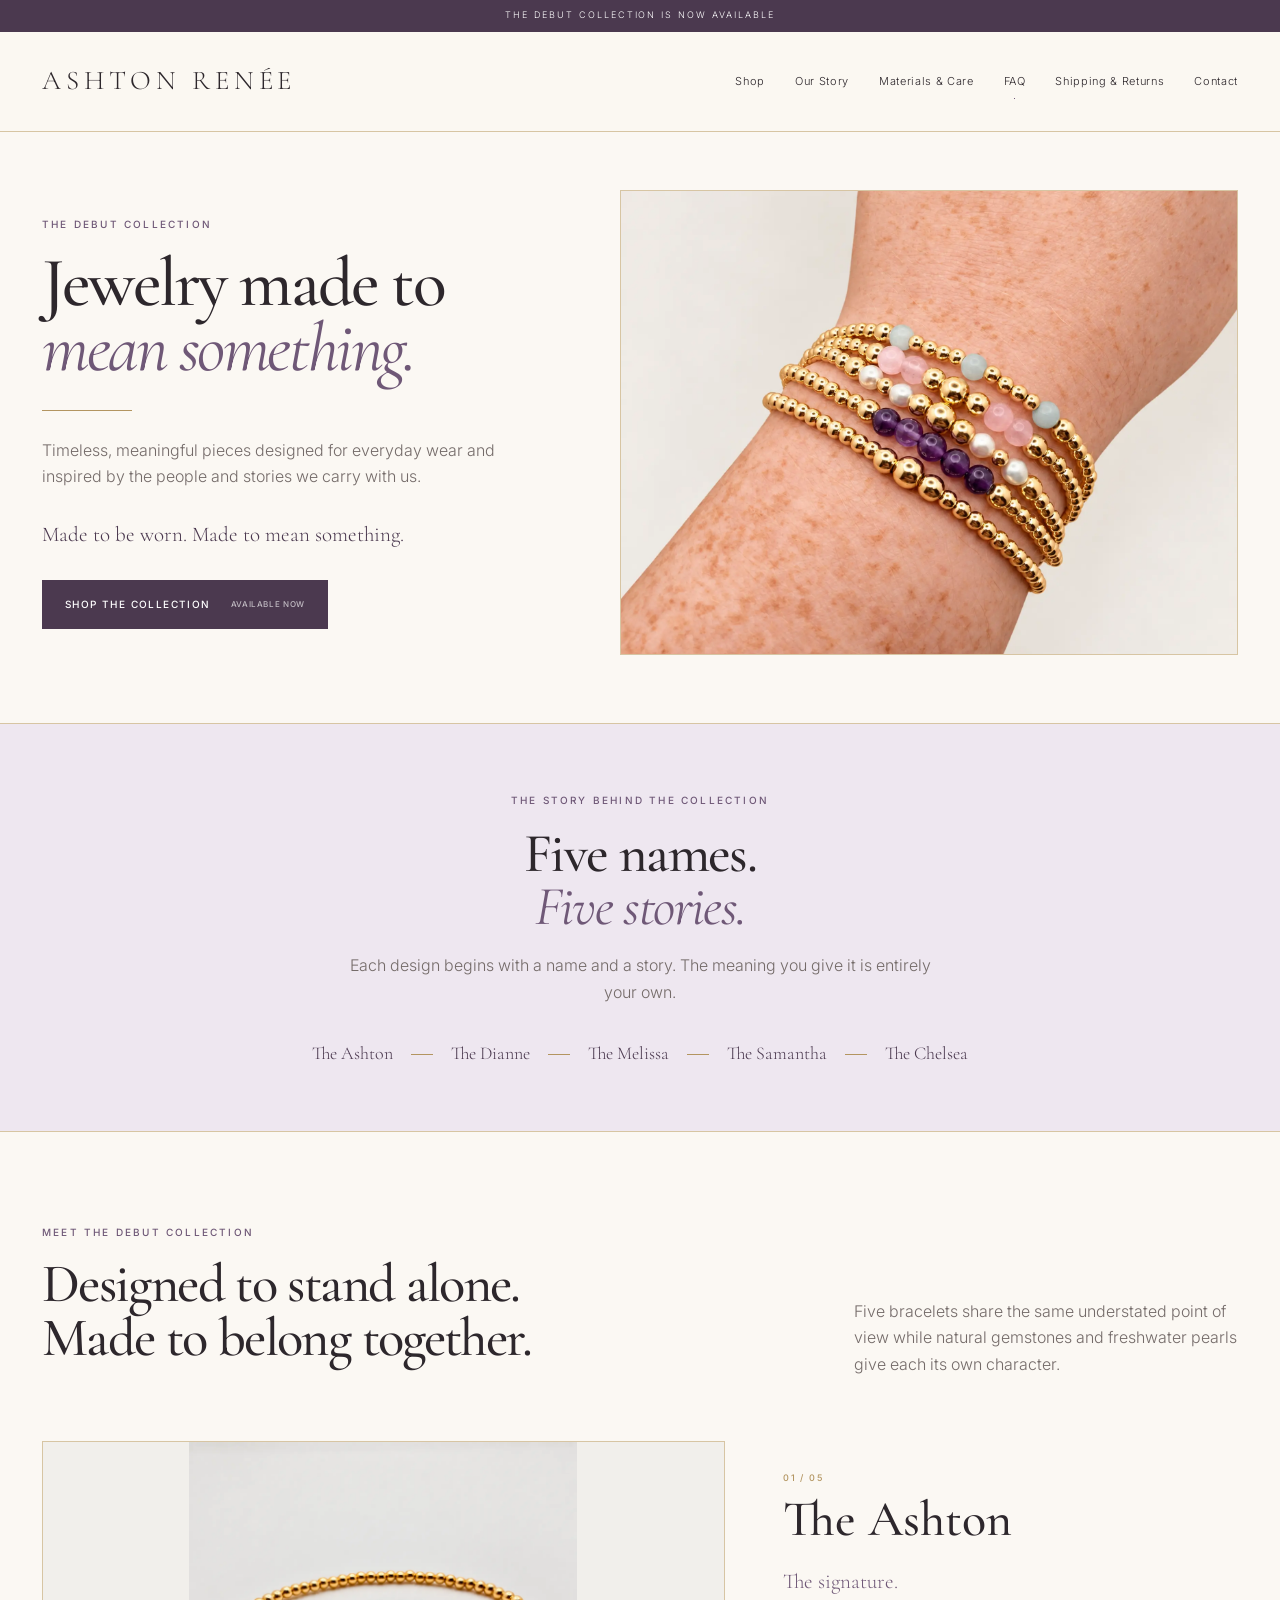
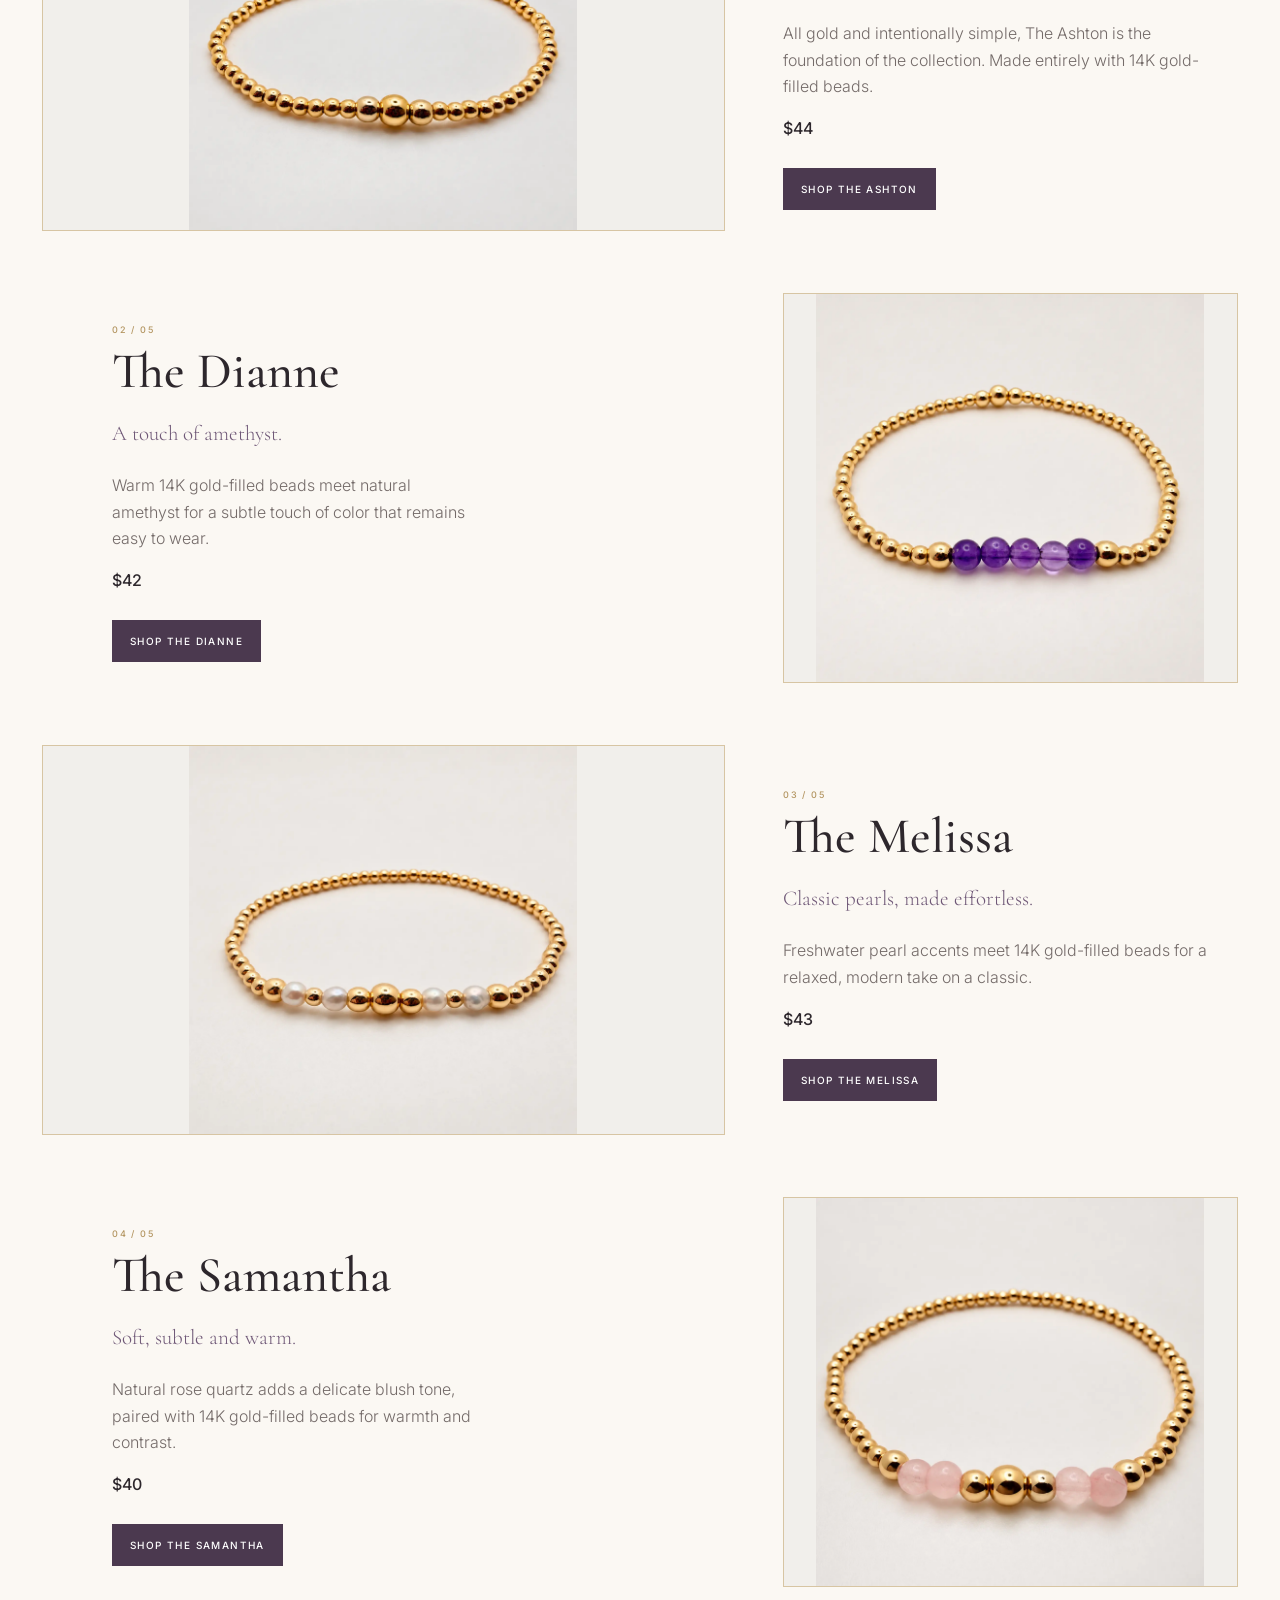
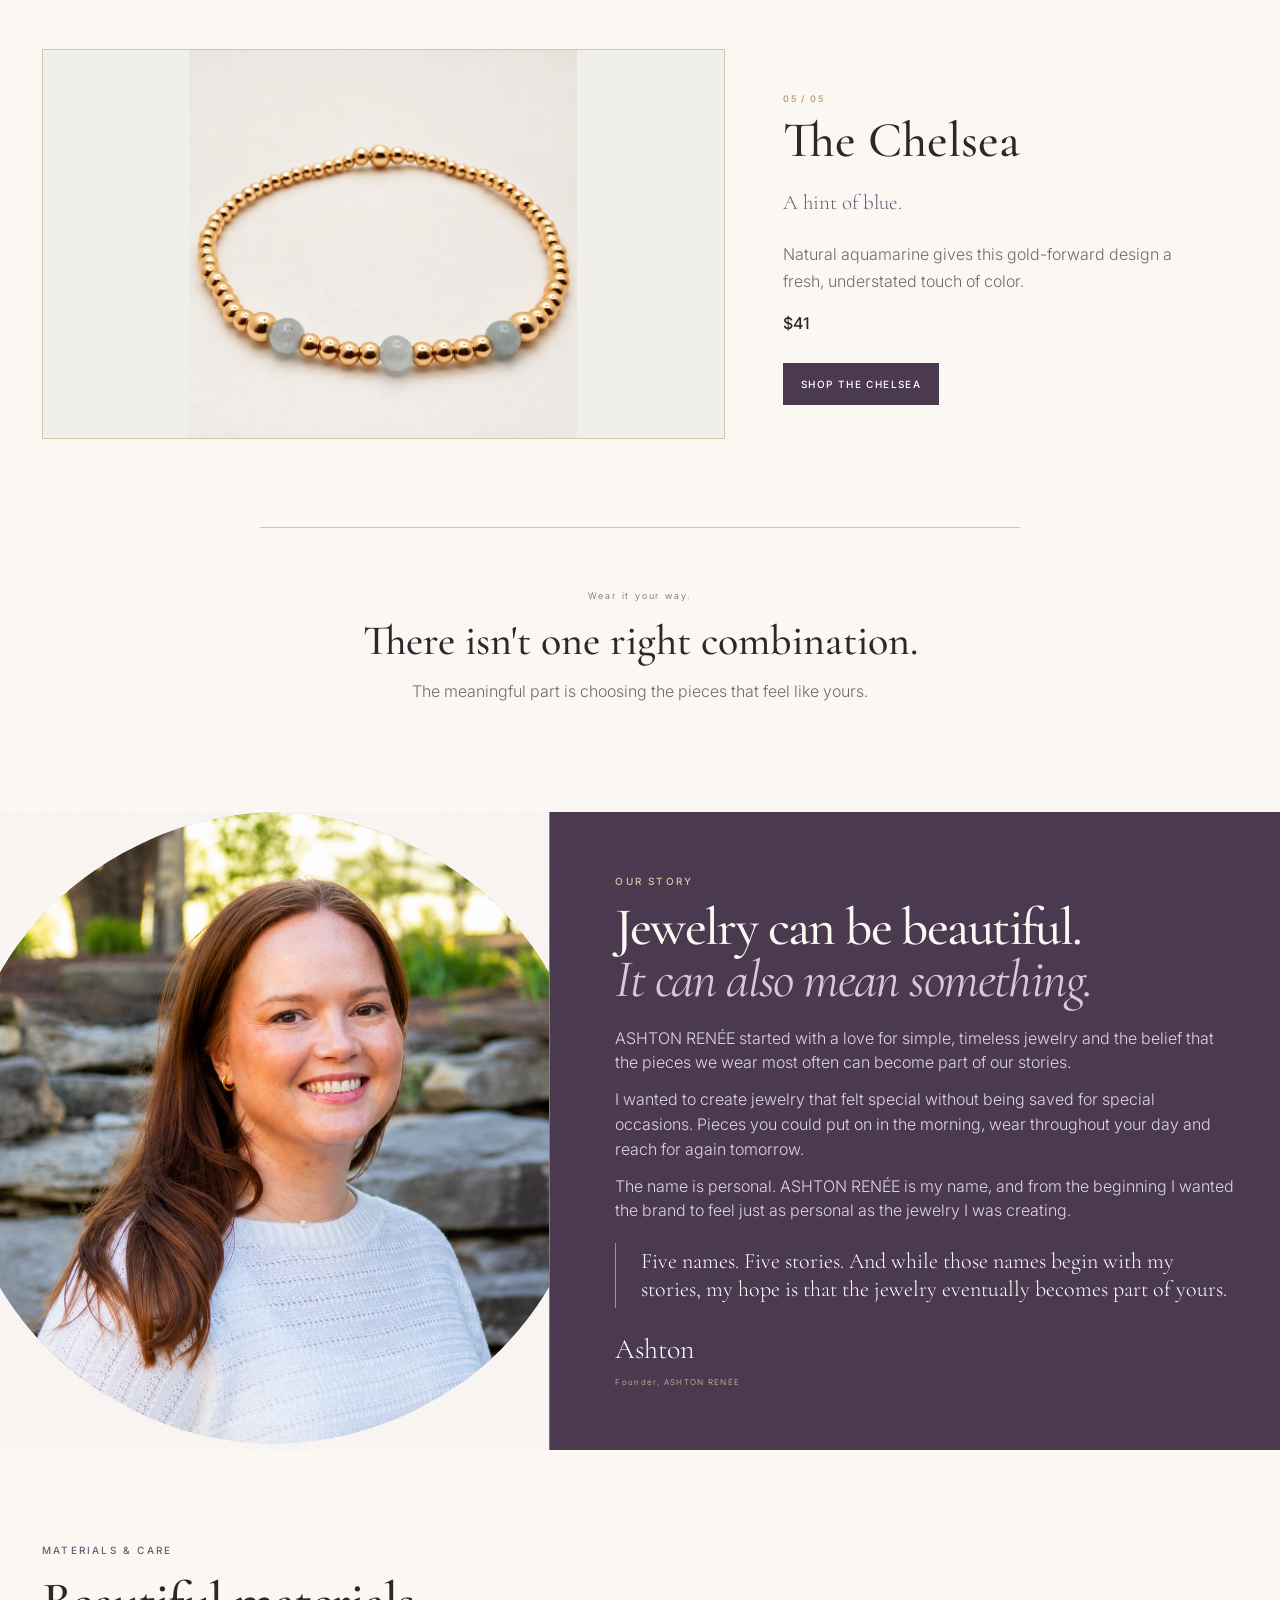
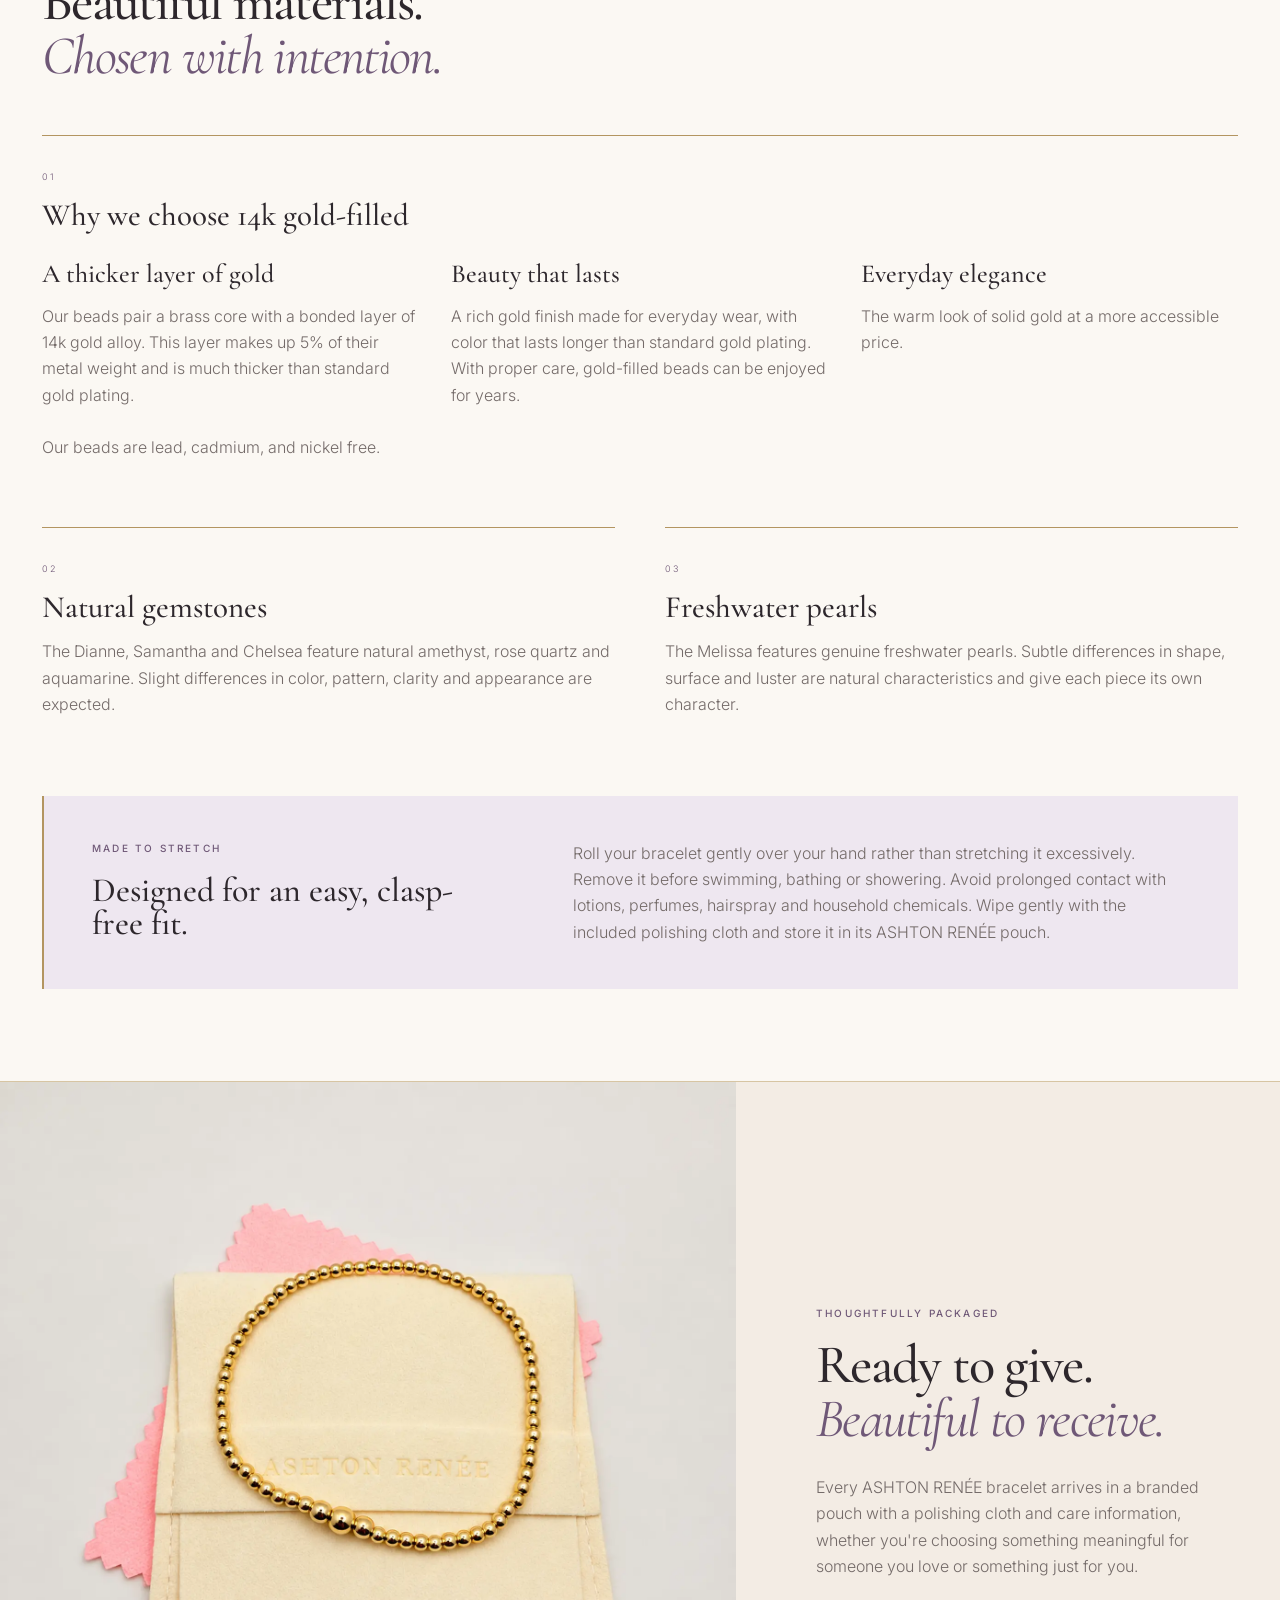
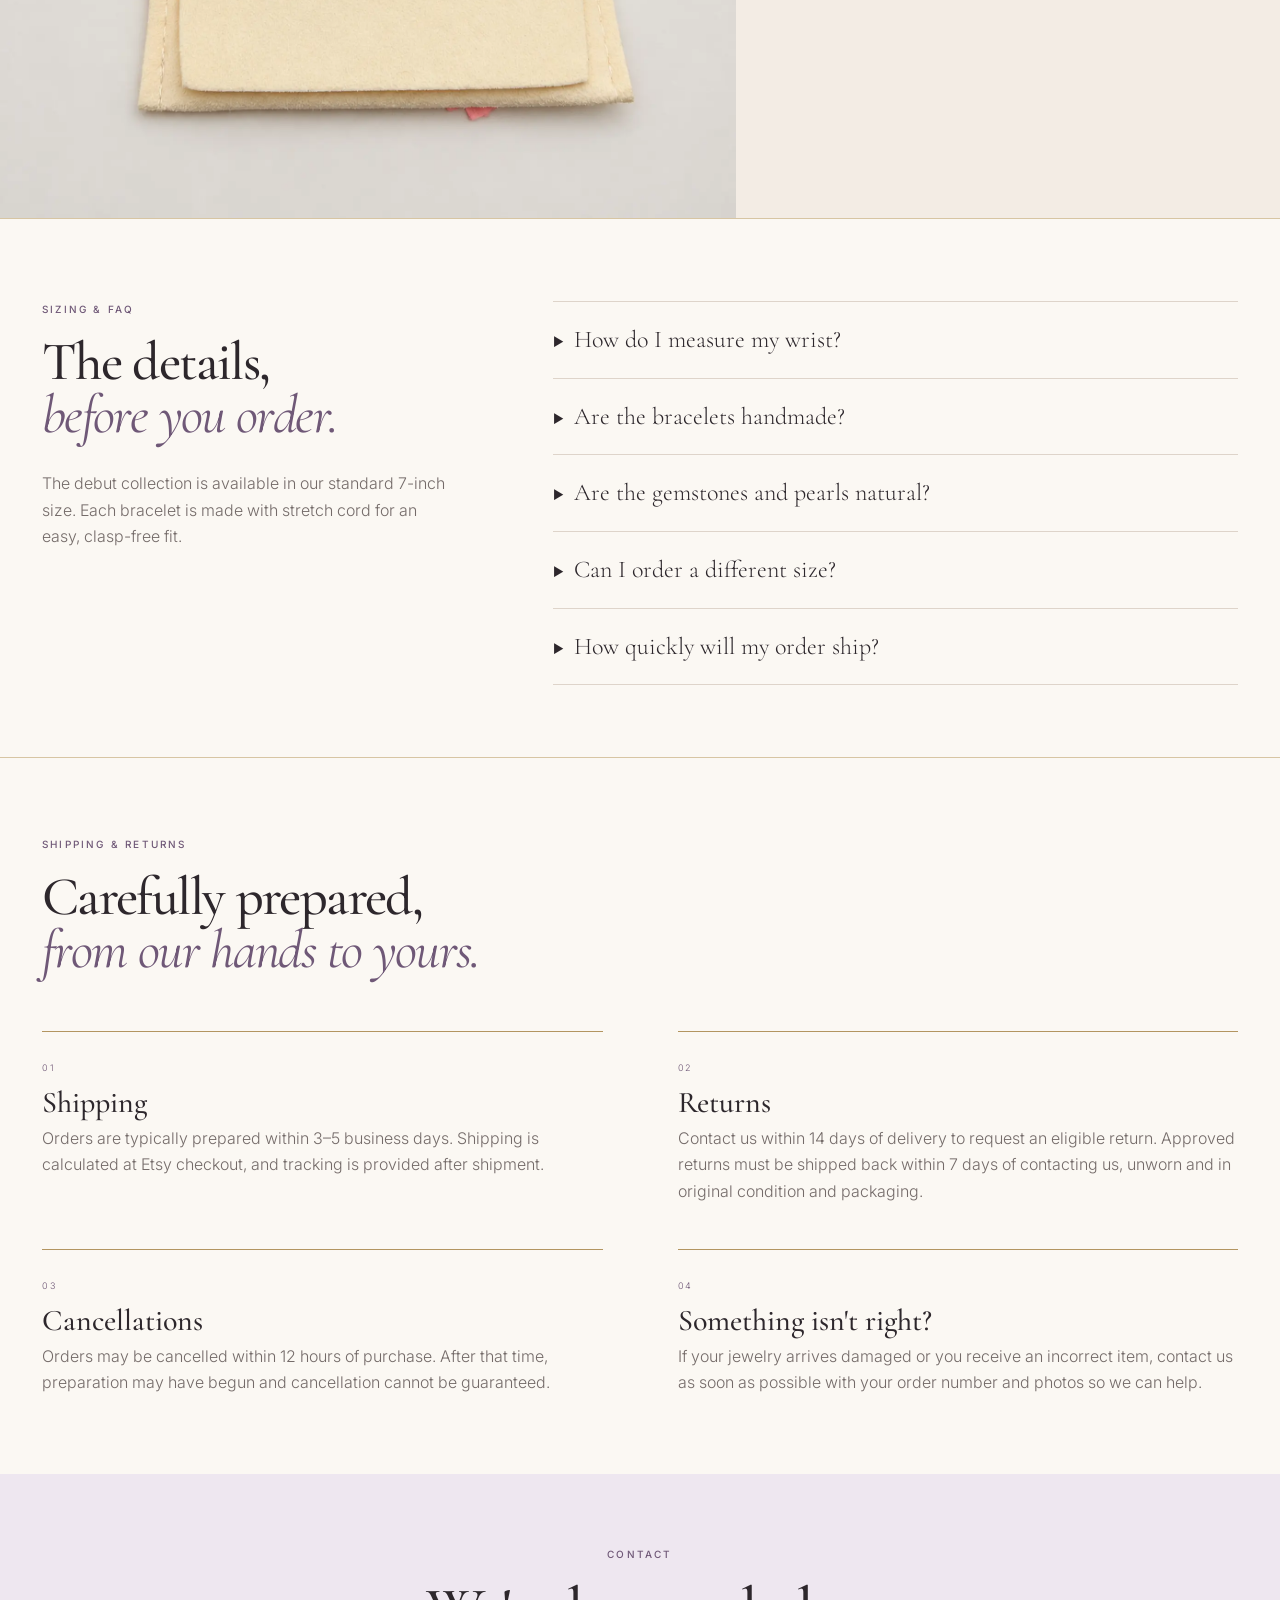
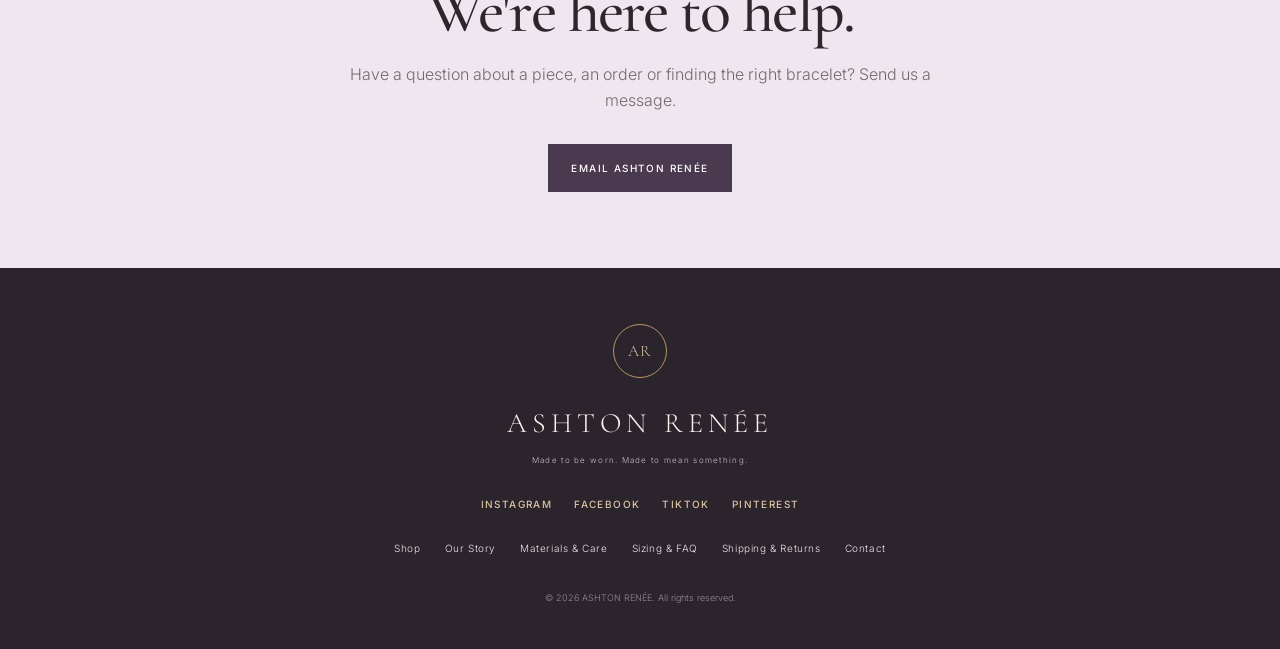
==== index.html @ f0b1cd32 "Update bracelet prices and remove retired shipping and stack offers" ====
<!doctype html>
<html lang="en">
<head>
  <!-- Google tag (gtag.js) -->
  <script async src="https://www.googletagmanager.com/gtag/js?id=G-BNF8X8FGDR"></script>
  <script>
    window.dataLayer = window.dataLayer || [];
    function gtag(){dataLayer.push(arguments);}
    gtag('js', new Date());
    gtag('config', 'G-BNF8X8FGDR');
  </script>
  <meta charset="utf-8">
  <meta name="viewport" content="width=device-width, initial-scale=1">
  <meta name="description" content="ASHTON RENÉE creates timeless, meaningful jewelry designed for everyday wear.">
  <meta name="robots" content="index,follow">
  <title>ASHTON RENÉE | Shop the Debut Collection</title>
  <link rel="canonical" href="https://ashtonreneejewelry.com/">
  <meta property="og:type" content="website">
  <meta property="og:site_name" content="ASHTON RENÉE">
  <meta property="og:title" content="ASHTON RENÉE | Shop the Debut Collection">
  <meta property="og:description" content="Shop five meaningful bracelets handcrafted with natural gemstones, freshwater pearls, and 14K gold-filled beads.">
  <meta property="og:url" content="https://ashtonreneejewelry.com/">
  <meta property="og:image" content="https://ashtonreneejewelry.com/social-sharing.jpg">
  <meta property="og:image:type" content="image/jpeg">
  <meta property="og:image:width" content="1200">
  <meta property="og:image:height" content="630">
  <meta property="og:image:alt" content="ASHTON RENÉE logo beside the five bracelets in The Debut Collection">
  <meta name="twitter:card" content="summary_large_image">
  <meta name="twitter:title" content="ASHTON RENÉE | Shop the Debut Collection">
  <meta name="twitter:description" content="Shop five meaningful bracelets handcrafted with natural gemstones, freshwater pearls, and 14K gold-filled beads.">
  <meta name="twitter:image" content="https://ashtonreneejewelry.com/social-sharing.jpg">
  <meta name="twitter:image:alt" content="ASHTON RENÉE logo beside the five bracelets in The Debut Collection">
  <link rel="preconnect" href="https://fonts.googleapis.com">
  <link rel="preconnect" href="https://fonts.gstatic.com" crossorigin>
  <link href="https://fonts.googleapis.com/css2?family=Cormorant+Garamond:ital,wght@0,400;0,500;0,600;1,400&family=Inter:wght@300;400;500&display=swap" rel="stylesheet">
  <link rel="stylesheet" href="/preview/styles.css?v=20261003-mobile-story">
  <link rel="stylesheet" href="/launch/styles.css?v=20261004-gold-filled">
</head>
<body>
<div class="announcement-bar">THE DEBUT COLLECTION IS NOW AVAILABLE</div>

<header class="site-header">
  <a class="wordmark" href="#top">ASHTON RENÉE</a>
  <button class="menu-toggle" aria-expanded="false" aria-controls="site-nav">Menu</button>
  <nav id="site-nav" class="site-nav">
    <a href="https://ashtonreneejewelry.etsy.com" target="_blank" rel="noopener">Shop</a>
    <a href="#story">Our Story</a>
    <a href="#materials">Materials & Care</a>
    <a href="#faq">FAQ</a>
    <a href="#shipping">Shipping & Returns</a>
    <a href="#contact">Contact</a>
  </nav>
</header>

<main id="top">
  <section class="hero">
    <div class="hero-copy">
      <p class="eyebrow">THE DEBUT COLLECTION</p>
      <h1>Jewelry made to<br><em>mean something.</em></h1>
      <div class="gold-rule"></div>
      <p class="lead">Timeless, meaningful pieces designed for everyday wear and inspired by the people and stories we carry with us.</p>
      <p class="tagline">Made to be worn. Made to mean something.</p>
      <a class="button" href="https://ashtonreneejewelry.etsy.com" target="_blank" rel="noopener">Shop the collection <small>Available now</small></a>
    </div>
    <div class="editorial-hero">
      <div class="hero-frame">
        <img src="/preview/collection-final.webp" width="1800" height="1800" fetchpriority="high" alt="Five ASHTON RENÉE bracelets stacked on a wrist, featuring polished gold-filled beads, amethyst, freshwater pearls, rose quartz and aquamarine">
      </div>
    </div>
  </section>

  <section class="names-manifesto">
    <p class="eyebrow">THE STORY BEHIND THE COLLECTION</p>
    <h2>Five names.<br><em>Five stories.</em></h2>
    <p>Each design begins with a name and a story. The meaning you give it is entirely your own.</p>
    <div class="name-line"><span>The Ashton</span><i></i><span>The Dianne</span><i></i><span>The Melissa</span><i></i><span>The Samantha</span><i></i><span>The Chelsea</span></div>
  </section>

  <section id="collection" class="collection section-pad">
    <div class="collection-heading">
      <div><p class="eyebrow">MEET THE DEBUT COLLECTION</p><h2>Designed to stand alone.<br>Made to belong together.</h2></div>
      <p>Five bracelets share the same understated point of view while natural gemstones and freshwater pearls give each its own character.</p>
    </div>

    <div class="collection-editorial">
      <article class="piece piece-wide">
        <div class="photo-stage"><img class="product-photo" src="/preview/the-ashton-final.webp" width="1600" height="1600" loading="lazy" decoding="async" alt="The Ashton stretch bracelet arranged in a circle, handcrafted with polished 14K gold-filled beads in graduated sizes"></div>
        <div class="piece-copy"><p class="number">01 / 05</p><h3>The Ashton</h3><p class="piece-kicker">The signature.</p><p>All gold and intentionally simple, The Ashton is the foundation of the collection. Made entirely with 14K gold-filled beads.</p><p class="price">$44</p><a class="button product-button" data-listing="the-ashton" href="https://ashtonreneejewelry.etsy.com/listing/4570924601/14k-gold-filled-beaded-stretch-bracelet" target="_blank" rel="noopener">Shop The Ashton</a></div>
      </article>

      <article class="piece piece-reverse">
        <div class="photo-stage amethyst-stage"><img class="product-photo" src="/preview/the-dianne-final.webp" width="1600" height="1600" loading="lazy" decoding="async" alt="The Dianne stretch bracelet arranged in a circle, with five purple amethyst beads centered between polished 14K gold-filled beads"></div>
        <div class="piece-copy"><p class="number">02 / 05</p><h3>The Dianne</h3><p class="piece-kicker">A touch of amethyst.</p><p>Warm 14K gold-filled beads meet natural amethyst for a subtle touch of color that remains easy to wear.</p><p class="price">$42</p><a class="button product-button" data-listing="the-dianne" href="https://ashtonreneejewelry.etsy.com/listing/4570940882/amethyst-and-14k-gold-filled-stretch" target="_blank" rel="noopener">Shop The Dianne</a></div>
      </article>

      <article class="piece">
        <div class="photo-stage pearl-stage"><img class="product-photo" src="/preview/the-melissa-final.webp" width="1600" height="1600" loading="lazy" decoding="async" alt="The Melissa stretch bracelet arranged in a circle, with four freshwater pearls and polished 14K gold-filled beads"></div>
        <div class="piece-copy"><p class="number">03 / 05</p><h3>The Melissa</h3><p class="piece-kicker">Classic pearls, made effortless.</p><p>Freshwater pearl accents meet 14K gold-filled beads for a relaxed, modern take on a classic.</p><p class="price">$43</p><a class="button product-button" data-listing="the-melissa" href="https://ashtonreneejewelry.etsy.com/listing/4570926229/freshwater-pearl-and-14k-gold-filled" target="_blank" rel="noopener">Shop The Melissa</a></div>
      </article>

      <article class="piece piece-reverse">
        <div class="photo-stage rose-stage"><img class="product-photo" src="/preview/the-samantha-final.webp" width="1600" height="1600" loading="lazy" decoding="async" alt="The Samantha stretch bracelet arranged in a circle, with four pale pink rose quartz beads surrounding a graduated 14K gold-filled bead center"></div>
        <div class="piece-copy"><p class="number">04 / 05</p><h3>The Samantha</h3><p class="piece-kicker">Soft, subtle and warm.</p><p>Natural rose quartz adds a delicate blush tone, paired with 14K gold-filled beads for warmth and contrast.</p><p class="price">$40</p><a class="button product-button" data-listing="the-samantha" href="https://ashtonreneejewelry.etsy.com/listing/4570926727/rose-quartz-and-14k-gold-filled-stretch" target="_blank" rel="noopener">Shop The Samantha</a></div>
      </article>

      <article class="piece">
        <div class="photo-stage aqua-stage"><img class="product-photo" src="/preview/the-chelsea-final.webp" width="1600" height="1600" loading="lazy" decoding="async" alt="The Chelsea stretch bracelet arranged in a circle, with three pale blue aquamarine beads and polished 14K gold-filled beads"></div>
        <div class="piece-copy"><p class="number">05 / 05</p><h3>The Chelsea</h3><p class="piece-kicker">A hint of blue.</p><p>Natural aquamarine gives this gold-forward design a fresh, understated touch of color.</p><p class="price">$41</p><a class="button product-button" data-listing="the-chelsea" href="https://ashtonreneejewelry.etsy.com/listing/4570942036/aquamarine-and-14k-gold-filled-stretch" target="_blank" rel="noopener">Shop The Chelsea</a></div>
      </article>
    </div>

    <div class="stack-note"><span>Wear it your way.</span><h3>There isn't one right combination.</h3><p>The meaningful part is choosing the pieces that feel like yours.</p></div>
  </section>

  <section id="story" class="story">
    <div class="story-photo"><img src="/preview/ashton-profile.png" width="2000" height="2000" loading="lazy" decoding="async" alt="Ashton, founder of ASHTON RENÉE, smiling outdoors in a white sweater and gold earrings"></div>
    <div class="story-copy">
      <p class="eyebrow">OUR STORY</p>
      <h2>Jewelry can be beautiful.<br><em>It can also mean something.</em></h2>
      <p>ASHTON RENÉE started with a love for simple, timeless jewelry and the belief that the pieces we wear most often can become part of our stories.</p>
      <p>I wanted to create jewelry that felt special without being saved for special occasions. Pieces you could put on in the morning, wear throughout your day and reach for again tomorrow.</p>
      <p>The name is personal. ASHTON RENÉE is my name, and from the beginning I wanted the brand to feel just as personal as the jewelry I was creating.</p>
      <blockquote>Five names. Five stories. And while those names begin with my stories, my hope is that the jewelry eventually becomes part of yours.</blockquote>
      <p class="signature">Ashton <small>Founder, ASHTON RENÉE</small></p>
    </div>
  </section>

  <section id="materials" class="materials section-pad">
    <div class="materials-head"><p class="eyebrow">MATERIALS & CARE</p><h2>Beautiful materials.<br><em>Chosen with intention.</em></h2></div>
    <div class="material-grid">
      <article class="gold-filled-story" aria-labelledby="gold-filled-title">
        <span>01</span><h3 id="gold-filled-title">Why we choose 14k gold-filled</h3>
        <div class="gold-filled-benefits">
          <div><h4>A thicker layer of gold</h4><p>Our beads pair a brass core with a bonded layer of 14k gold alloy. This layer makes up 5% of their metal weight and is much thicker than standard gold plating.</p></div>
          <div><h4>Beauty that lasts</h4><p>A rich gold finish made for everyday wear, with color that lasts longer than standard gold plating. With proper care, gold-filled beads can be enjoyed for years.</p></div>
          <div><h4>Everyday elegance</h4><p>The warm look of solid gold at a more accessible price.</p></div>
        </div>
        <p class="gold-filled-note">Our beads are lead, cadmium, and nickel free.</p>
      </article>
      <article><span>02</span><h3>Natural gemstones</h3><p>The Dianne, Samantha and Chelsea feature natural amethyst, rose quartz and aquamarine. Slight differences in color, pattern, clarity and appearance are expected.</p></article>
      <article><span>03</span><h3>Freshwater pearls</h3><p>The Melissa features genuine freshwater pearls. Subtle differences in shape, surface and luster are natural characteristics and give each piece its own character.</p></article>
    </div>
    <div class="care-band"><div><p class="eyebrow">MADE TO STRETCH</p><h3>Designed for an easy, clasp-free fit.</h3></div><p>Roll your bracelet gently over your hand rather than stretching it excessively. Remove it before swimming, bathing or showering. Avoid prolonged contact with lotions, perfumes, hairspray and household chemicals. Wipe gently with the included polishing cloth and store it in its ASHTON RENÉE pouch.</p></div>
  </section>

  <section class="packaging">
    <div class="package-photo"><img src="/preview/packaging-final.webp" width="1600" height="1600" loading="lazy" decoding="async" alt="The Ashton bracelet displayed on a cream ASHTON RENÉE jewelry pouch with a pink polishing cloth"></div>
    <div class="package-copy"><p class="eyebrow">THOUGHTFULLY PACKAGED</p><h2>Ready to give.<br><em>Beautiful to receive.</em></h2><p>Every ASHTON RENÉE bracelet arrives in a branded pouch with a polishing cloth and care information, whether you're choosing something meaningful for someone you love or something just for you.</p></div>
  </section>

  <section id="faq" class="faq section-pad">
    <div class="faq-head"><p class="eyebrow">SIZING & FAQ</p><h2>The details,<br><em>before you order.</em></h2><p>The debut collection is available in our standard 7-inch size. Each bracelet is made with stretch cord for an easy, clasp-free fit.</p></div>
    <div class="accordion">
      <details><summary>How do I measure my wrist?</summary><p>Wrap a flexible measuring tape snugly around your wrist where you normally wear a bracelet. If you don't have one, use string, mark where the ends meet and measure it against a ruler.</p></details>
      <details><summary>Are the bracelets handmade?</summary><p>Yes. Each bracelet is assembled by hand in small quantities and individually inspected before packaging.</p></details>
      <details><summary>Are the gemstones and pearls natural?</summary><p>The Dianne, Samantha and Chelsea use natural gemstones, and The Melissa uses genuine freshwater pearls. Natural variation is expected.</p></details>
      <details><summary>Can I order a different size?</summary><p>For launch, the debut collection is available in 7 inches only. Custom sizing isn't currently offered.</p></details>
      <details><summary>How quickly will my order ship?</summary><p>Orders are prepared for shipment within 3–5 business days. Shipping is calculated at Etsy checkout.</p></details>
    </div>
  </section>

  <section id="shipping" class="policies section-pad">
    <div class="policy-title"><p class="eyebrow">SHIPPING & RETURNS</p><h2>Carefully prepared,<br><em>from our hands to yours.</em></h2></div>
    <div class="policy-grid">
      <article><span>01</span><h3>Shipping</h3><p>Orders are typically prepared within 3–5 business days. Shipping is calculated at Etsy checkout, and tracking is provided after shipment.</p></article>
      <article><span>02</span><h3>Returns</h3><p>Contact us within 14 days of delivery to request an eligible return. Approved returns must be shipped back within 7 days of contacting us, unworn and in original condition and packaging.</p></article>
      <article><span>03</span><h3>Cancellations</h3><p>Orders may be cancelled within 12 hours of purchase. After that time, preparation may have begun and cancellation cannot be guaranteed.</p></article>
      <article><span>04</span><h3>Something isn't right?</h3><p>If your jewelry arrives damaged or you receive an incorrect item, contact us as soon as possible with your order number and photos so we can help.</p></article>
    </div>
  </section>

  <section id="contact" class="contact">
    <p class="eyebrow">CONTACT</p>
    <h2>We're here to help.</h2>
    <p>Have a question about a piece, an order or finding the right bracelet? Send us a message.</p>
    <a class="button" href="mailto:ashtonreneejewelry@gmail.com">Email ASHTON RENÉE</a>
  </section>
</main>

<footer>
  <div class="footer-mark"><span>AR</span></div>
  <div class="footer-wordmark">ASHTON RENÉE<small>Made to be worn. Made to mean something.</small></div>
  <div class="social-links" aria-label="Follow ASHTON RENÉE">
    <a href="https://www.instagram.com/ashtonreneejewelry" target="_blank" rel="noopener noreferrer">Instagram</a>
    <a href="https://www.facebook.com/share/1dFcgGe7Ug/?mibextid=wwXIfr" target="_blank" rel="noopener noreferrer">Facebook</a>
    <a href="https://www.tiktok.com/@ashtonreneejewelry" target="_blank" rel="noopener noreferrer">TikTok</a>
    <a href="https://www.pinterest.com/ashtonreneejewelry/" target="_blank" rel="noopener noreferrer">Pinterest</a>
  </div>
  <nav><a href="https://ashtonreneejewelry.etsy.com" target="_blank" rel="noopener">Shop</a><a href="#story">Our Story</a><a href="#materials">Materials & Care</a><a href="#faq">Sizing & FAQ</a><a href="#shipping">Shipping & Returns</a><a href="#contact">Contact</a></nav>
  <p>© 2026 ASHTON RENÉE. All rights reserved.</p>
</footer>
<script src="/preview/script.js?v=20261002-countdown"></script>
</body>
</html>
---- preview/styles.css ----
:root{
 --ivory:#fbf8f3;--cream:#f3ece4;--lav:#eee7f0;--lav2:#e5dbe8;
 --purple:#6f5877;--purple-deep:#4b394f;--gold:#b39560;--gold-soft:#d7c5a3;
 --ink:#2d272c;--muted:#746b69;--line:#ded4ca;--max:1460px
}
*{box-sizing:border-box}html{scroll-behavior:smooth}body{margin:0;background:var(--ivory);color:var(--ink);font-family:Inter,sans-serif;font-weight:300;line-height:1.65}.preview-bar{height:32px;background:var(--purple-deep);color:#fff;text-align:center;font-size:9px;letter-spacing:.25em;padding:8px}.site-header{height:100px;display:flex;align-items:center;justify-content:space-between;max-width:var(--max);margin:auto;padding:0 42px;border-bottom:1px solid var(--gold-soft);background:rgba(251,248,243,.96);position:relative;z-index:5}.wordmark{font-family:"Cormorant Garamond",serif;font-size:27px;letter-spacing:.18em;text-decoration:none;color:var(--ink)}.site-nav{display:flex;gap:30px}.site-nav a{font-size:11px;color:var(--ink);text-decoration:none;letter-spacing:.06em;position:relative}.site-nav a:after{content:"";height:1px;background:var(--purple);position:absolute;left:50%;right:50%;bottom:-8px;transition:.25s}.site-nav a:hover:after{left:0;right:0}.menu-toggle{display:none;border:0;background:none;font:inherit}.section-pad{max-width:var(--max);margin:auto;padding:120px 42px}.eyebrow{font-size:10px;font-weight:500;letter-spacing:.22em;color:var(--purple);margin:0 0 18px}h1,h2,h3{font-family:"Cormorant Garamond",serif;font-weight:500;line-height:.98;margin-top:0}h1{font-size:clamp(62px,6.2vw,105px);letter-spacing:-.035em;margin-bottom:28px}h1 em,h2 em{color:var(--purple);font-weight:400}h2{font-size:clamp(48px,5vw,76px);letter-spacing:-.03em;margin-bottom:28px}h3{font-size:34px}.hero{max-width:var(--max);margin:auto;padding:95px 42px 105px;display:grid;grid-template-columns:.88fr 1.12fr;gap:90px;align-items:center;min-height:720px}.hero-copy{max-width:640px}.gold-rule{width:90px;height:1px;background:var(--gold);margin:0 0 26px}.lead{max-width:540px;color:var(--muted);font-size:16px}.tagline{font-family:"Cormorant Garamond",serif;font-size:21px;color:var(--purple-deep);margin:28px 0}.button{display:inline-flex;align-items:center;gap:20px;background:var(--purple-deep);color:white;text-decoration:none;padding:16px 23px;font-size:10px;font-weight:500;letter-spacing:.14em;text-transform:uppercase}.button small{font-size:8px;opacity:.65;letter-spacing:.08em}.disabled{cursor:default}.editorial-hero{position:relative;min-height:570px;padding:0 0 50px 45px}.hero-frame{height:570px;border:1px solid var(--gold-soft);background:radial-gradient(circle at 80% 18%,rgba(111,88,119,.14),transparent 26%),linear-gradient(145deg,#eee6dc,#faf6f0);position:relative}.photo-label,.photo-stage>span,.story-photo>span,.package-photo>span{position:absolute;top:20px;left:22px;font-size:9px;letter-spacing:.2em;color:var(--purple)}.photo-copy{position:absolute;bottom:34px;left:34px}.photo-copy strong{display:block;font-family:"Cormorant Garamond",serif;font-size:27px;font-weight:500}.photo-copy small,.photo-stage small,.story-photo small,.package-photo small{font-size:9px;color:#978c86;letter-spacing:.06em}.hero-note{position:absolute;left:0;bottom:0;width:255px;background:var(--lav);border-left:2px solid var(--gold);padding:22px 25px}.hero-note span{font-size:8px;letter-spacing:.2em;color:var(--purple)}.hero-note p{font-family:"Cormorant Garamond",serif;font-size:18px;line-height:1.15;margin:8px 0 0}.names-manifesto{text-align:center;background:var(--lav);border-top:1px solid var(--gold-soft);border-bottom:1px solid var(--gold-soft);padding:95px 35px}.names-manifesto h2{margin-bottom:18px}.names-manifesto>p:last-of-type{max-width:590px;margin:0 auto;color:var(--muted)}.name-line{max-width:980px;margin:48px auto 0;display:flex;align-items:center;justify-content:center;gap:18px;font-family:"Cormorant Garamond",serif;font-size:18px;color:var(--purple-deep)}.name-line i{width:22px;height:1px;background:var(--gold)}.collection-heading{display:grid;grid-template-columns:1.3fr .7fr;gap:100px;align-items:end;margin-bottom:95px}.collection-heading>p{color:var(--muted);max-width:470px}.collection-editorial{display:flex;flex-direction:column;gap:115px}.piece{display:grid;grid-template-columns:1.2fr .8fr;gap:70px;align-items:center}.piece-reverse .photo-stage{order:2}.piece-reverse .piece-copy{order:1;padding-left:70px}.photo-stage{height:510px;position:relative;border:1px solid var(--gold-soft);background:linear-gradient(135deg,#f0e9df,#faf6f0)}.photo-stage small{position:absolute;bottom:25px;left:25px}.amethyst-stage{background:radial-gradient(circle at 35% 38%,rgba(111,88,119,.20),transparent 24%),linear-gradient(135deg,#eee7eb,#faf7f2)}.pearl-stage{background:radial-gradient(circle at 60% 35%,rgba(255,255,255,.9),transparent 17%),linear-gradient(135deg,#ece5dc,#f9f6f1)}.rose-stage{background:radial-gradient(circle at 30% 35%,rgba(213,172,177,.22),transparent 23%),linear-gradient(135deg,#f2e8e6,#faf6f1)}.aqua-stage{background:radial-gradient(circle at 65% 38%,rgba(151,191,194,.20),transparent 23%),linear-gradient(135deg,#eaeceb,#faf6f1)}.piece-copy{max-width:430px}.number{font-size:9px;letter-spacing:.2em;color:var(--gold);font-weight:500}.piece-copy h3{font-size:58px;margin:8px 0}.piece-kicker{color:var(--purple);font-family:"Cormorant Garamond",serif;font-size:21px}.piece-copy>p:not(.number):not(.piece-kicker):not(.price){color:var(--muted)}.price{font-weight:500}.stack-note{text-align:center;margin:125px auto 0;padding:70px 30px 0;border-top:1px solid var(--gold-soft);max-width:760px}.stack-note span{font-size:9px;letter-spacing:.2em;color:var(--purple)}.stack-note h3{font-size:42px;margin:14px 0}.stack-note p{color:var(--muted)}.story{background:var(--purple-deep);color:#fbf7f2;display:grid;grid-template-columns:1fr 1fr;gap:0}.story-photo{min-height:760px;position:relative;background:radial-gradient(circle at 30% 25%,rgba(215,197,163,.22),transparent 25%),linear-gradient(145deg,#6e5a72,#433547);border-right:1px solid rgba(215,197,163,.35)}.story-photo>span{color:var(--gold-soft)}.story-photo small{position:absolute;bottom:28px;left:28px;color:#d8ced7}.story-copy{padding:105px max(45px,calc((100vw - var(--max))/2 + 42px)) 105px 85px;max-width:760px}.story .eyebrow{color:var(--gold-soft)}.story h2 em{color:#d8c7dc}.story-copy>p{color:#ded6dd}.story blockquote{font-family:"Cormorant Garamond",serif;font-size:25px;line-height:1.25;border-left:1px solid var(--gold);margin:34px 0;padding:5px 0 5px 25px;color:#fff}.signature{font-family:"Cormorant Garamond",serif!important;font-size:28px;color:#fff!important}.signature small{display:block;font-family:Inter,sans-serif;font-size:8px;letter-spacing:.16em;color:var(--gold-soft);margin-top:4px}.materials-head{max-width:700px}.material-grid{display:grid;grid-template-columns:repeat(3,1fr);gap:50px;margin-top:70px}.material-grid article{border-top:1px solid var(--gold);padding-top:25px}.material-grid article>span,.policy-grid article>span{font-size:9px;letter-spacing:.2em;color:var(--purple)}.material-grid h3{font-size:31px;margin:13px 0}.material-grid p{color:var(--muted)}.care-band{margin-top:85px;background:var(--lav);border-left:2px solid var(--gold);padding:55px;display:grid;grid-template-columns:.8fr 1.2fr;gap:70px}.care-band h3{font-size:34px;margin:0}.care-band>p{color:var(--muted);margin:0}.packaging{display:grid;grid-template-columns:1.15fr .85fr;background:var(--cream);border-top:1px solid var(--gold-soft);border-bottom:1px solid var(--gold-soft)}.package-photo{min-height:600px;position:relative;background:radial-gradient(circle at 70% 30%,rgba(111,88,119,.10),transparent 23%),linear-gradient(145deg,#e8dfd4,#f7f1e9)}.package-photo small{position:absolute;bottom:28px;left:28px}.package-copy{padding:105px 80px;align-self:center}.package-copy p:not(.eyebrow){color:var(--muted)}.faq{display:grid;grid-template-columns:.75fr 1.25fr;gap:100px}.faq-head>p:not(.eyebrow){color:var(--muted)}.accordion details{border-top:1px solid var(--line);padding:24px 0}.accordion details:last-child{border-bottom:1px solid var(--line)}.accordion summary{cursor:pointer;font-family:"Cormorant Garamond",serif;font-size:25px}.accordion details p{color:var(--muted);max-width:700px}.policies{border-top:1px solid var(--gold-soft)}.policy-title{max-width:700px;margin-bottom:65px}.policy-grid{display:grid;grid-template-columns:repeat(2,1fr);gap:55px 75px}.policy-grid article{border-top:1px solid var(--gold);padding-top:24px}.policy-grid h3{font-size:30px;margin:12px 0}.policy-grid p{color:var(--muted)}.contact{text-align:center;background:var(--lav);padding:100px 30px}.contact h2{margin-bottom:18px}.contact>p:not(.eyebrow){max-width:590px;margin:0 auto 30px;color:var(--muted)}footer{background:#2c242c;color:#f8f3ed;text-align:center;padding:70px 30px 35px}.footer-mark{width:54px;height:54px;border:1px solid var(--gold);border-radius:50%;display:flex;align-items:center;justify-content:center;margin:0 auto 22px}.footer-mark span{font-family:"Cormorant Garamond",serif;color:var(--gold-soft);letter-spacing:.08em}.footer-wordmark{font-family:"Cormorant Garamond",serif;font-size:28px;letter-spacing:.18em}.footer-wordmark small{display:block;font-family:Inter,sans-serif;font-size:8px;letter-spacing:.16em;color:#c8bdc6;margin-top:8px}footer nav{display:flex;justify-content:center;gap:24px;flex-wrap:wrap;margin:34px 0}footer nav a{color:#eee5ec;text-decoration:none;font-size:10px;letter-spacing:.06em}footer>p{font-size:9px;color:#958a93}
@media(max-width:900px){.site-header{height:auto;min-height:78px;flex-wrap:wrap;padding:20px 25px}.menu-toggle{display:block}.site-nav{display:none;width:100%;flex-direction:column;gap:12px;padding:20px 0}.menu-open{display:flex!important}.hero,.collection-heading,.piece,.story,.packaging,.faq,.care-band{grid-template-columns:1fr}.hero{padding:70px 25px;gap:55px}.editorial-hero{padding-left:25px}.hero-frame{height:470px}.piece-reverse .photo-stage,.piece-reverse .piece-copy{order:initial}.piece-reverse .piece-copy{padding-left:0}.collection-heading{gap:25px}.collection-editorial{gap:80px}.photo-stage{height:420px}.story-photo{min-height:520px}.story-copy{padding:75px 30px}.package-copy{padding:75px 30px}.section-pad{padding:85px 25px}.material-grid,.policy-grid{grid-template-columns:1fr}.name-line{flex-wrap:wrap}.name-line i{display:none}.faq{gap:40px}}
@media(max-width:520px){h1{font-size:54px}h2{font-size:45px}.wordmark{font-size:22px}.preview-bar{font-size:7px}.hero-frame{height:390px}.hero-note{width:220px}.piece-copy h3{font-size:46px}.photo-stage{height:340px}.names-manifesto{padding:70px 25px}.name-line{gap:10px 18px}.story-photo{min-height:430px}}


/* VERSION 4 — compact editorial refinement */
.hero{
  min-height:0;
  padding-top:58px;
  padding-bottom:68px;
  grid-template-columns:.9fr 1.1fr;
  gap:72px;
}
.hero h1{
  font-size:clamp(58px,5.45vw,88px);
  line-height:.94;
}
.editorial-hero{
  min-height:0;
  padding:0;
}
.hero-frame{
  height:465px;
}
.hero-note{display:none!important}
.names-manifesto{
  padding:68px 35px 62px;
}
.names-manifesto h2{
  font-size:clamp(46px,4.3vw,66px);
}
.name-line{
  margin-top:34px;
}
.section-pad{
  padding-top:92px;
  padding-bottom:92px;
}
.collection-heading{
  margin-bottom:65px;
}
.collection-heading h2{
  font-size:clamp(44px,4.25vw,66px);
}
.collection-editorial{
  gap:78px;
}
.photo-stage{
  height:390px;
}
.piece{
  gap:58px;
}
.piece-copy h3{
  font-size:50px;
}
.stack-note{
  margin-top:88px;
  padding-top:52px;
}
.story{
  grid-template-columns:.86fr 1.14fr;
}
.story-photo{
  min-height:575px;
}
.story-copy{
  padding-top:72px;
  padding-bottom:72px;
  padding-left:65px;
}
.story-copy h2{
  font-size:clamp(43px,4.15vw,62px);
  margin-bottom:20px;
}
.story-copy>p{
  margin:0 0 15px;
  line-height:1.55;
}
.story blockquote{
  font-size:22px;
  margin:24px 0;
}
.signature{
  margin-bottom:0!important;
}
.materials-head h2,.package-copy h2,.faq-head h2,.policy-title h2{
  font-size:clamp(44px,4.25vw,65px);
}
.material-grid{
  margin-top:52px;
}
.care-band{
  margin-top:62px;
  padding:44px 48px;
}
.package-photo{
  min-height:480px;
}
.package-copy{
  padding-top:76px;
  padding-bottom:76px;
}
.contact{
  padding-top:72px;
  padding-bottom:76px;
}
footer{
  padding-top:56px;
}
@media(max-width:900px){
  .hero{padding-top:52px;padding-bottom:58px;gap:42px}
  .hero-frame{height:390px}
  .names-manifesto{padding:58px 25px}
  .section-pad{padding-top:72px;padding-bottom:72px}
  .photo-stage{height:340px}
  .story-photo{min-height:400px}
  .story-copy{padding:60px 30px}
  .package-photo{min-height:390px}
}


/* VERSION 5 — final layout lock before photography */
/* Tighten collection intro-to-first-piece spacing */
.collection-heading{
  margin-bottom:48px;
}

/* Slightly tighten the five bracelet sections while preserving photography scale */
.collection-editorial{
  gap:62px;
}
.photo-stage{
  height:390px;
}

/* Slightly reduce Our Story height without changing split-screen layout */
.story-photo{
  min-height:530px;
}
.story-copy{
  padding-top:62px;
  padding-bottom:62px;
}
.story-copy>p{
  margin-bottom:12px;
}
.story blockquote{
  margin-top:20px;
  margin-bottom:20px;
}

/* Refine Sizing & FAQ */
.faq{
  padding-top:82px;
  padding-bottom:72px;
}
.accordion details{
  padding:18px 0;
}
.accordion summary{
  font-size:24px;
  list-style:none;
}
.accordion summary::-webkit-details-marker{
  display:none;
}
.accordion summary::before{
  content:"▶";
  display:inline-block;
  font-family:Inter,sans-serif;
  font-size:12px;
  margin-right:10px;
  transform:translateY(-1px);
}
.accordion details[open] summary::before{
  transform:rotate(90deg) translateX(-1px);
}

/* Tighten Shipping & Returns approximately 10–15% */
.policies{
  padding-top:78px;
  padding-bottom:78px;
}
.policy-title{
  margin-bottom:54px;
}
.policy-grid{
  gap:45px 75px;
}
.policy-grid article{
  padding-top:20px;
}
.policy-grid h3{
  margin-top:9px;
  margin-bottom:8px;
}
.policy-grid p{
  margin-top:0;
  margin-bottom:0;
}

@media(max-width:900px){
  .collection-heading{margin-bottom:42px}
  .collection-editorial{gap:58px}
  .photo-stage{height:340px}
  .story-photo{min-height:380px}
  .story-copy{padding-top:54px;padding-bottom:54px}
  .faq{padding-top:66px;padding-bottom:62px}
  .accordion details{padding:17px 0}
  .policies{padding-top:66px;padding-bottom:66px}
  .policy-title{margin-bottom:45px}
  .policy-grid{gap:38px}
}

/* Final photography */
.hero-frame,.photo-stage{overflow:hidden;background:#f0e9df}
.hero-frame img,.photo-stage img{display:block;width:100%;height:100%;object-fit:cover}
.photo-stage img.product-photo{object-fit:contain;background:#f1efeb}

/* Final founder and packaging photography */
.story-photo,.package-photo{overflow:hidden}
.story-photo img{display:block;width:100%;height:100%;object-fit:cover;object-position:center}
.aqua-stage{height:390px}
.aqua-stage img{object-position:center}
.package-photo{display:grid;place-items:center;min-height:620px;background:#f5f1eb}
.package-photo img{display:block;width:100%;height:100%;object-fit:cover;object-position:center 65%}

@media(max-width:900px){
  .aqua-stage{height:340px}
  .package-photo{min-height:390px}
}

/* PRELAUNCH — public collection preview */
.announcement-bar{
  min-height:32px;
  background:var(--purple-deep);
  color:#fff;
  text-align:center;
  font-size:9px;
  letter-spacing:.22em;
  padding:8px 18px;
}
.price small{
  display:block;
  margin-top:4px;
  color:var(--purple);
  font-size:9px;
  font-weight:500;
  letter-spacing:.12em;
  text-transform:uppercase;
}
@media(max-width:520px){
  .announcement-bar{
    font-size:7px;
    letter-spacing:.16em;
  }
}

/* Keep the portrait and story readable on mobile. */
@media(max-width:900px){
  .story{grid-template-columns:minmax(0,1fr)}
  .story-photo{min-height:0;height:auto;border-right:0}
  .story-photo img{height:auto;object-fit:contain}
  .story-copy{max-width:none;padding:48px 28px}
}

/* Launch countdown */
.countdown{
  display:grid;
  grid-template-columns:repeat(4,1fr);
  max-width:440px;
  margin:24px 0 26px;
  border-top:1px solid var(--gold-soft);
  border-bottom:1px solid var(--gold-soft);
  padding:16px 0 14px;
}
.countdown-unit{
  text-align:center;
  padding:0 12px;
}
.countdown-unit:not(:last-child){
  border-right:1px solid var(--gold-soft);
}
.countdown-unit strong{
  display:block;
  color:var(--purple-deep);
  font-family:"Cormorant Garamond",serif;
  font-size:34px;
  font-weight:500;
  line-height:1;
  font-variant-numeric:tabular-nums;
}
.countdown-unit span{
  display:block;
  margin-top:5px;
  color:var(--muted);
  font-size:8px;
  font-weight:500;
  letter-spacing:.14em;
  text-transform:uppercase;
}
@media(max-width:520px){
  .countdown{max-width:none;margin-top:22px}
  .countdown-unit{padding:0 6px}
  .countdown-unit strong{font-size:29px}
  .countdown-unit span{font-size:7px;letter-spacing:.09em}
}
---- launch/styles.css ----
/* Launch-day materials copy, matching the approved Etsy graphic. */
.materials .material-grid{
  grid-template-columns:repeat(2,minmax(0,1fr));
}
.gold-filled-story{
  grid-column:1/-1;
}
.gold-filled-benefits{
  display:grid;
  grid-template-columns:repeat(3,minmax(0,1fr));
  gap:32px;
  margin-top:28px;
}
.gold-filled-benefits h4{
  font-family:"Cormorant Garamond",serif;
  font-size:26px;
  font-weight:500;
  line-height:1.15;
  margin:0 0 14px;
}
.gold-filled-benefits p{
  margin:0;
}
.gold-filled-story .gold-filled-note{
  margin-top:26px;
}
@media(max-width:900px){
  .materials .material-grid,.gold-filled-benefits{
    grid-template-columns:minmax(0,1fr);
  }
  .gold-filled-benefits{gap:24px}
}

/* Launch-day commerce details */
.launch-offer{
  margin:-10px 0 58px;
  padding:36px 32px;
  background:var(--lav);
  border-left:2px solid var(--gold);
}
.launch-offer p{
  margin:0;
  color:var(--muted);
  font-size:14px;
}
.launch-offer-heading h3{
  font-size:36px;
  margin:12px 0 14px;
}
.launch-offer-heading .eyebrow{
  color:var(--purple);
  font-size:9px;
}
.stack-discounts{
  display:grid;
  grid-template-columns:repeat(4,minmax(0,1fr));
  gap:24px;
  margin:28px 0 24px;
}
.stack-discounts>div{
  border-top:1px solid var(--gold-soft);
  padding-top:18px;
}
.stack-discounts dt{
  font-size:11px;
  color:var(--muted);
}
.stack-discounts dd{
  margin:0;
}
.stack-saving{
  font-family:"Cormorant Garamond",serif;
  font-size:30px;
  color:var(--purple-deep);
}
.stack-code{
  color:var(--purple-deep);
  font-size:12px;
  font-weight:500;
  letter-spacing:.14em;
}
.stack-minimum{
  color:var(--muted);
  font-size:10px;
  padding-top:6px;
}
.launch-offer .stack-instructions{
  font-size:12px;
  max-width:700px;
}
.product-button{
  margin-top:10px;
  padding:13px 18px;
}
.social-links{
  display:flex;
  justify-content:center;
  gap:22px;
  flex-wrap:wrap;
  margin:28px 0 0;
}
.social-links a{
  color:var(--gold-soft);
  text-decoration:none;
  font-size:10px;
  font-weight:500;
  letter-spacing:.14em;
  text-transform:uppercase;
  transition:color .2s;
}
.social-links a:hover,
.social-links a:focus-visible{
  color:#fff;
}
footer nav{
  margin:28px 0 34px;
}
@media(max-width:700px){
  .launch-offer{
    margin-bottom:45px;
    padding:22px;
  }
  .stack-discounts{
    grid-template-columns:repeat(2,minmax(0,1fr));
    gap:22px 16px;
  }
}
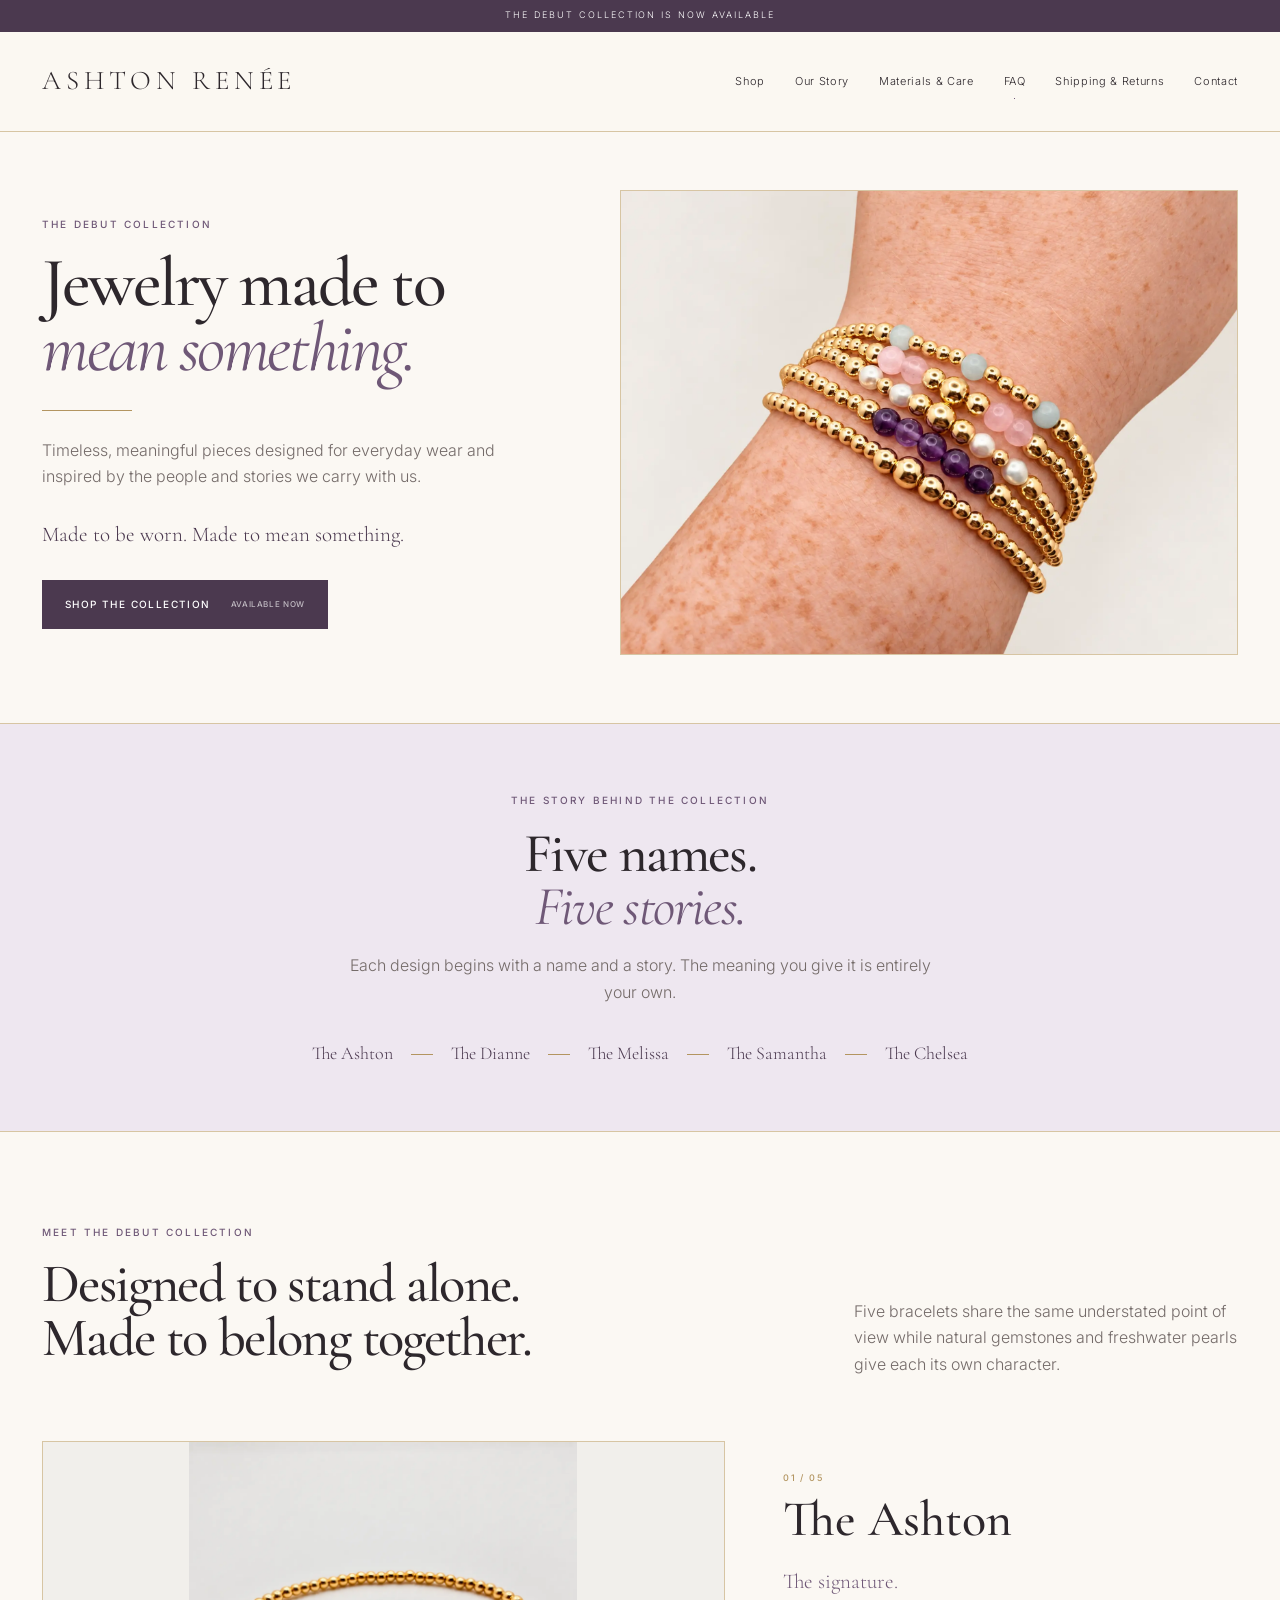
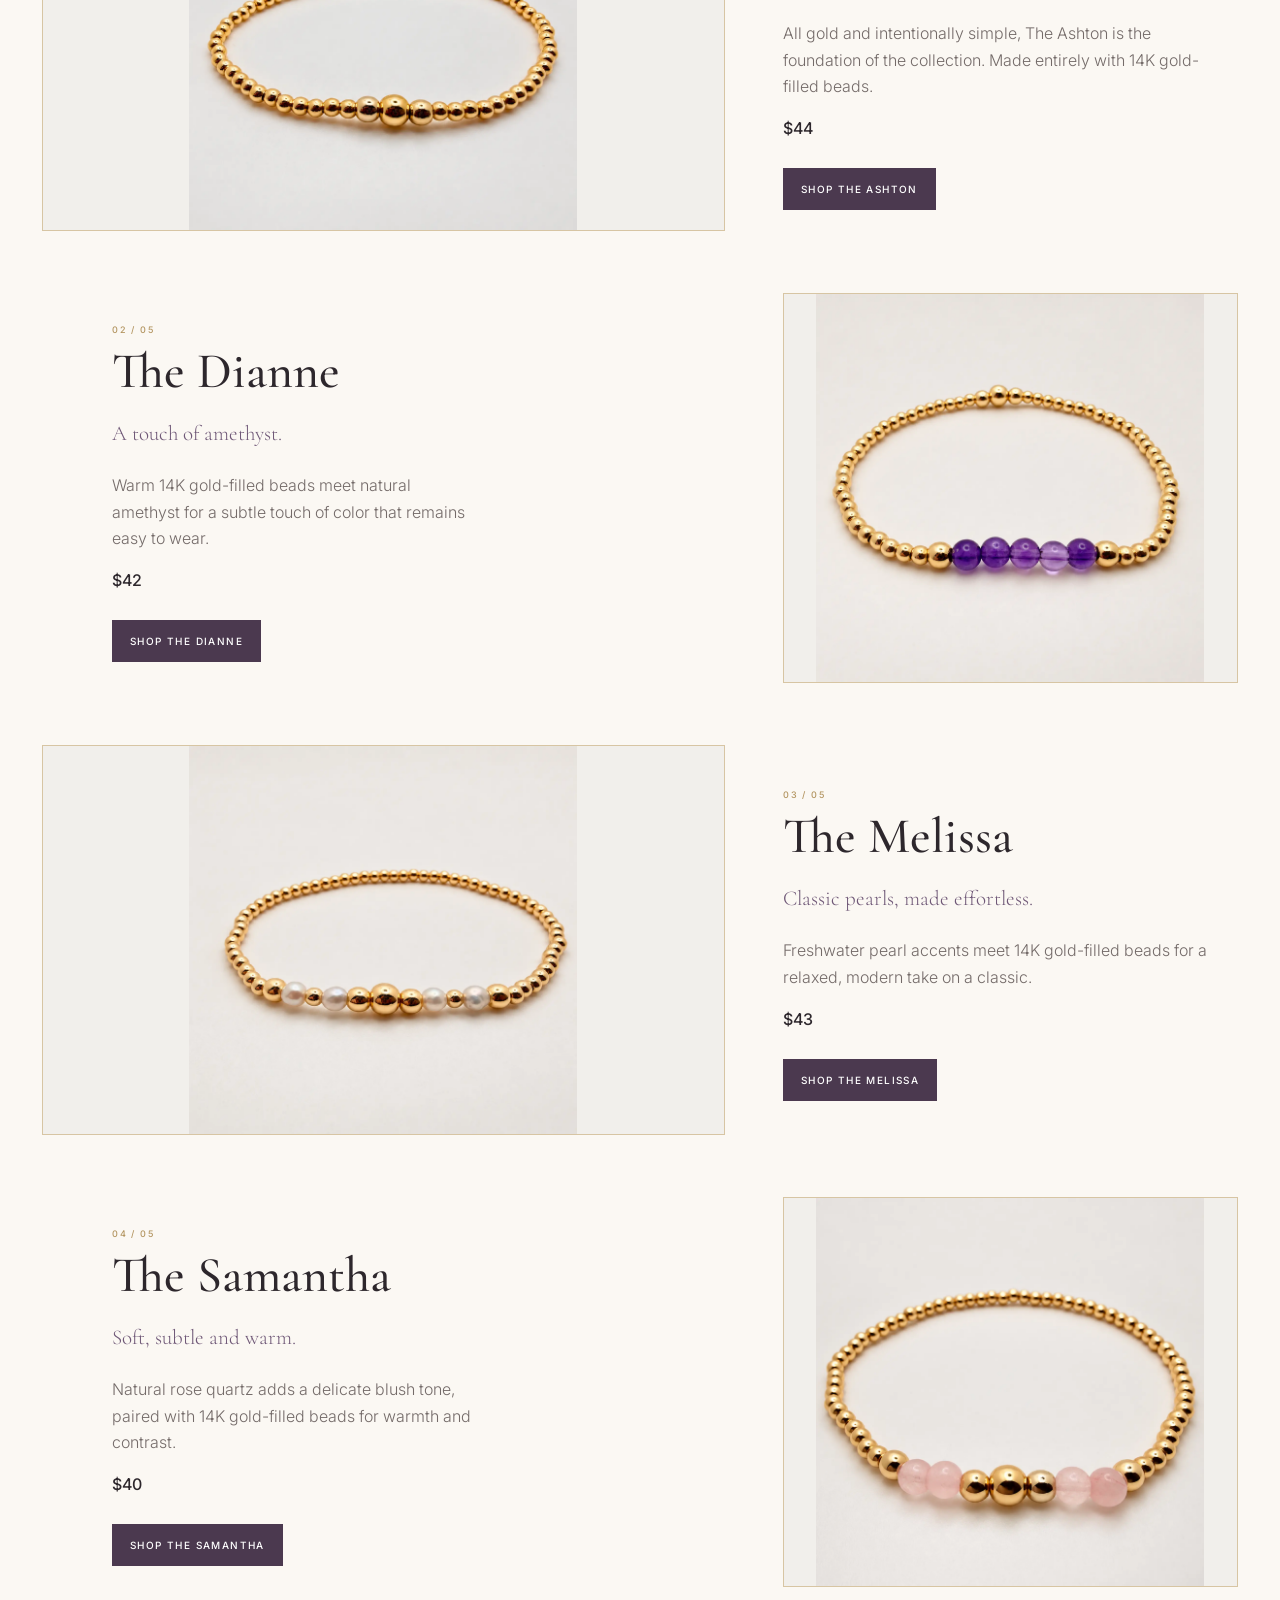
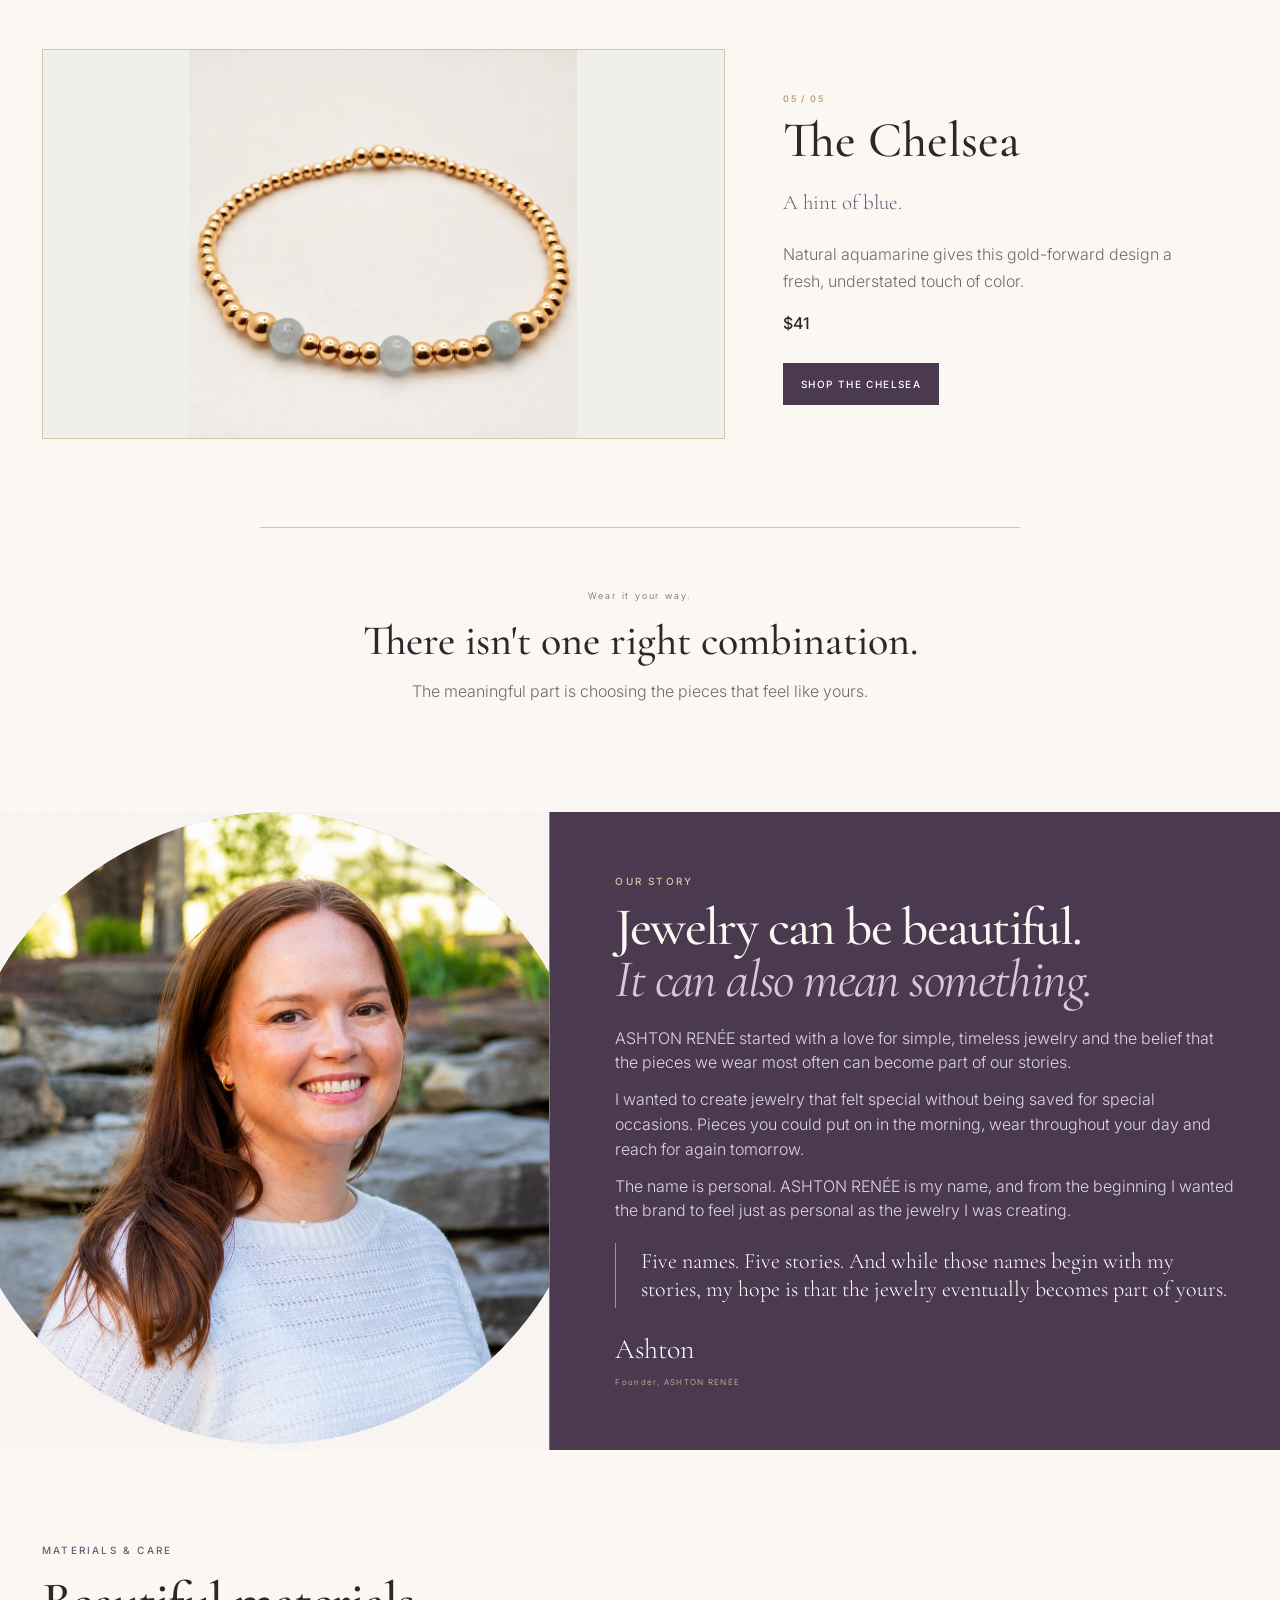
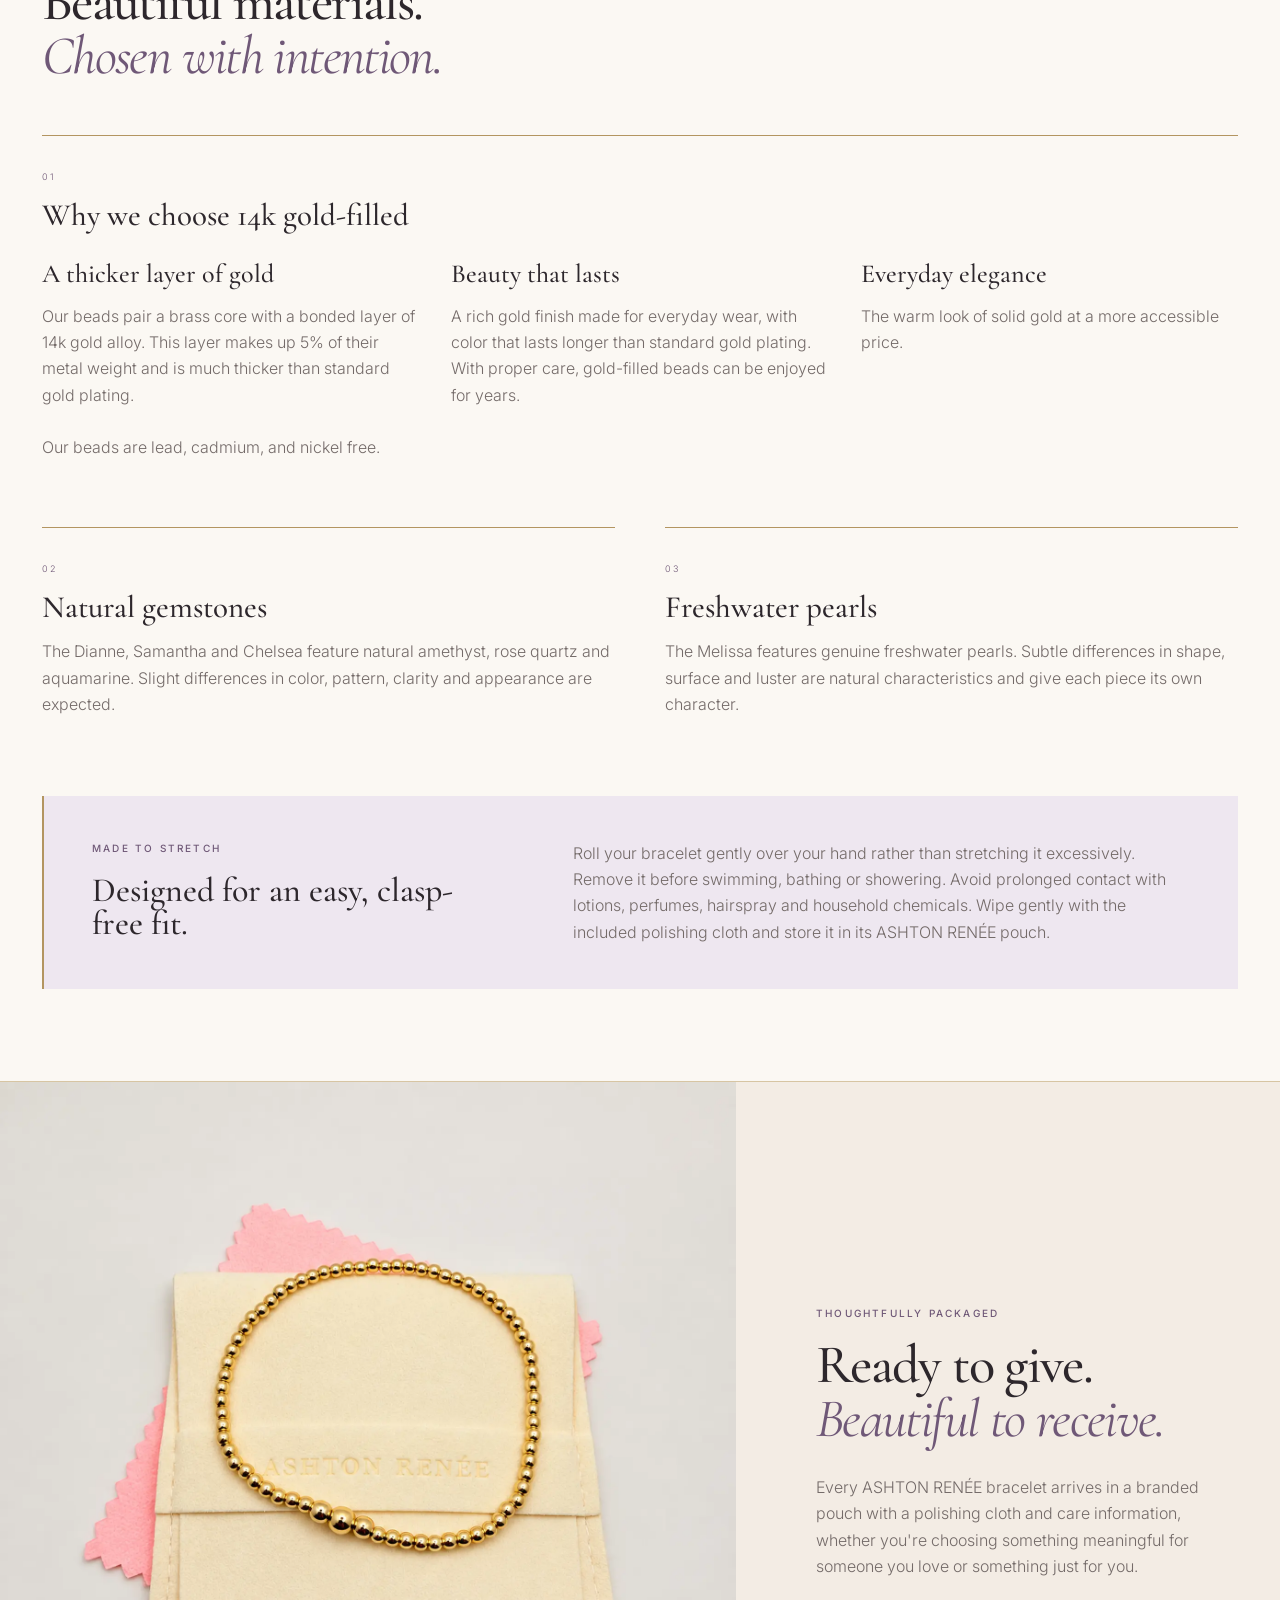
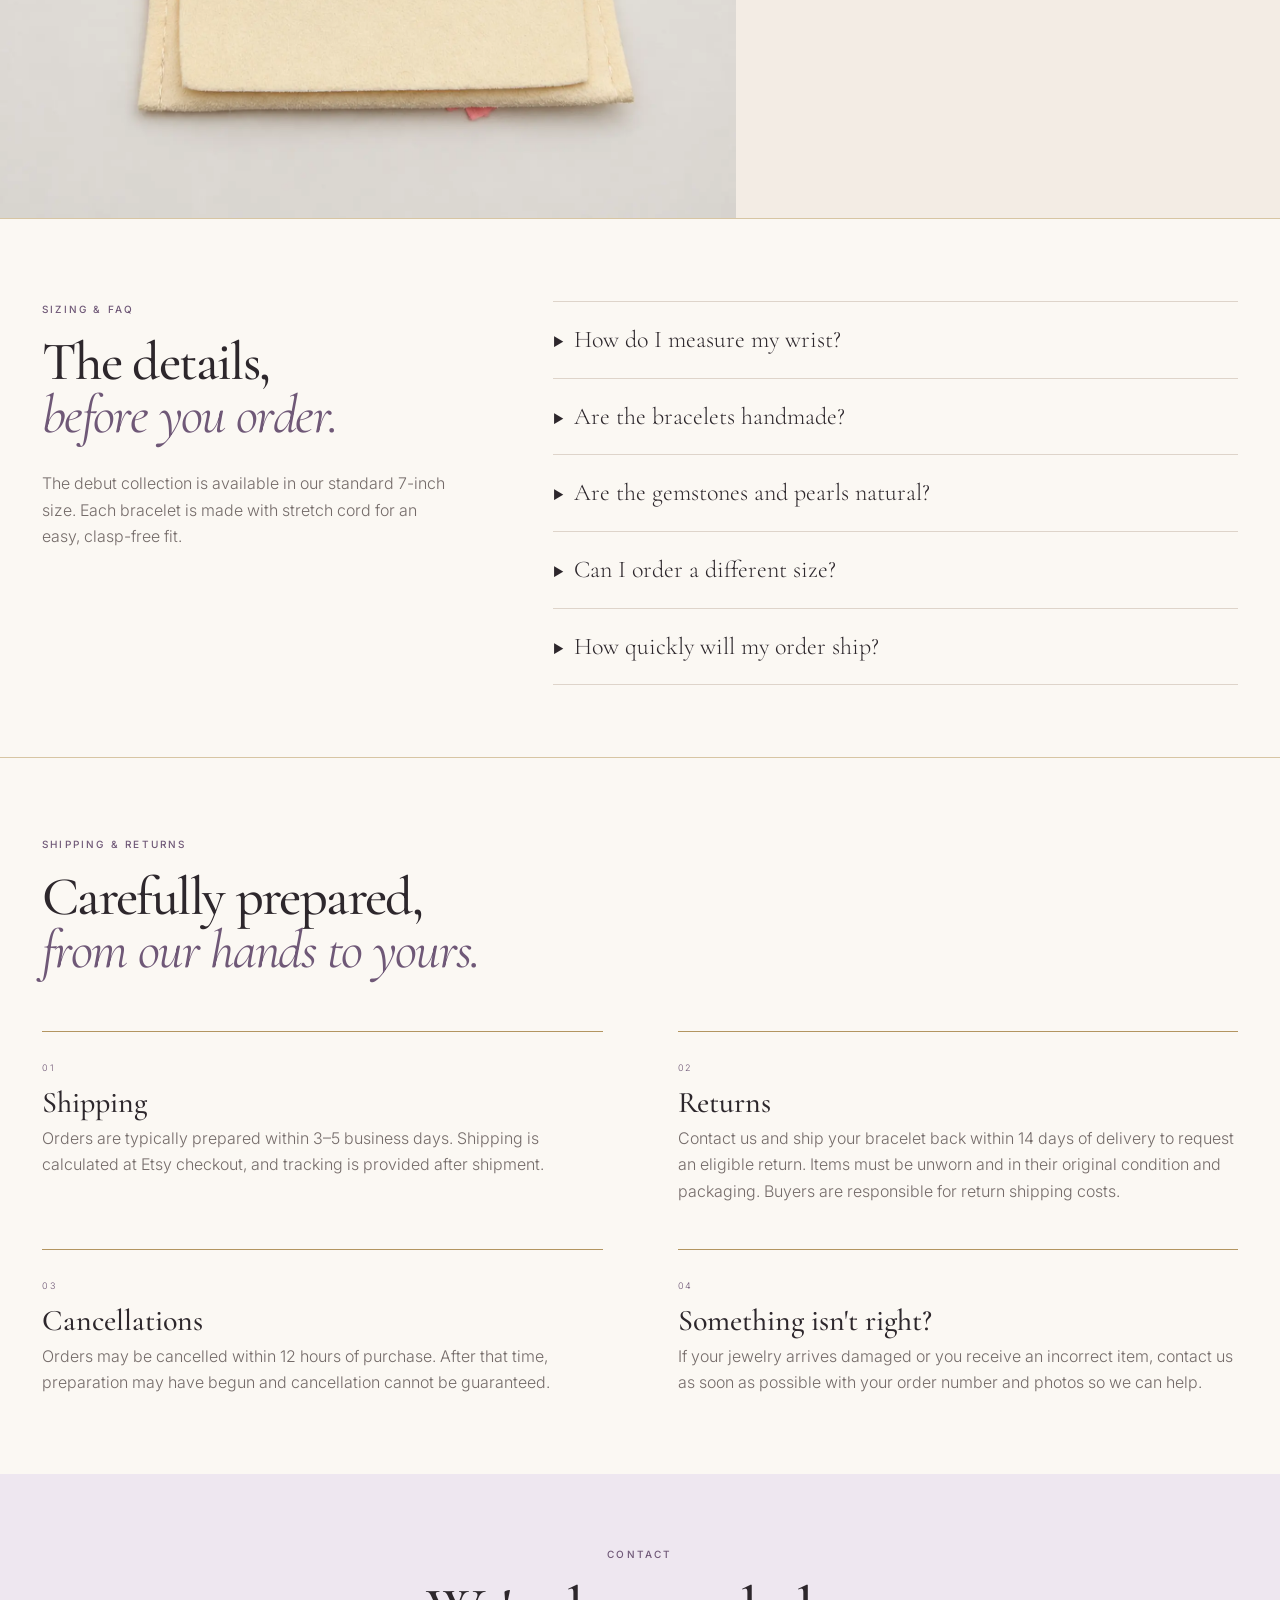
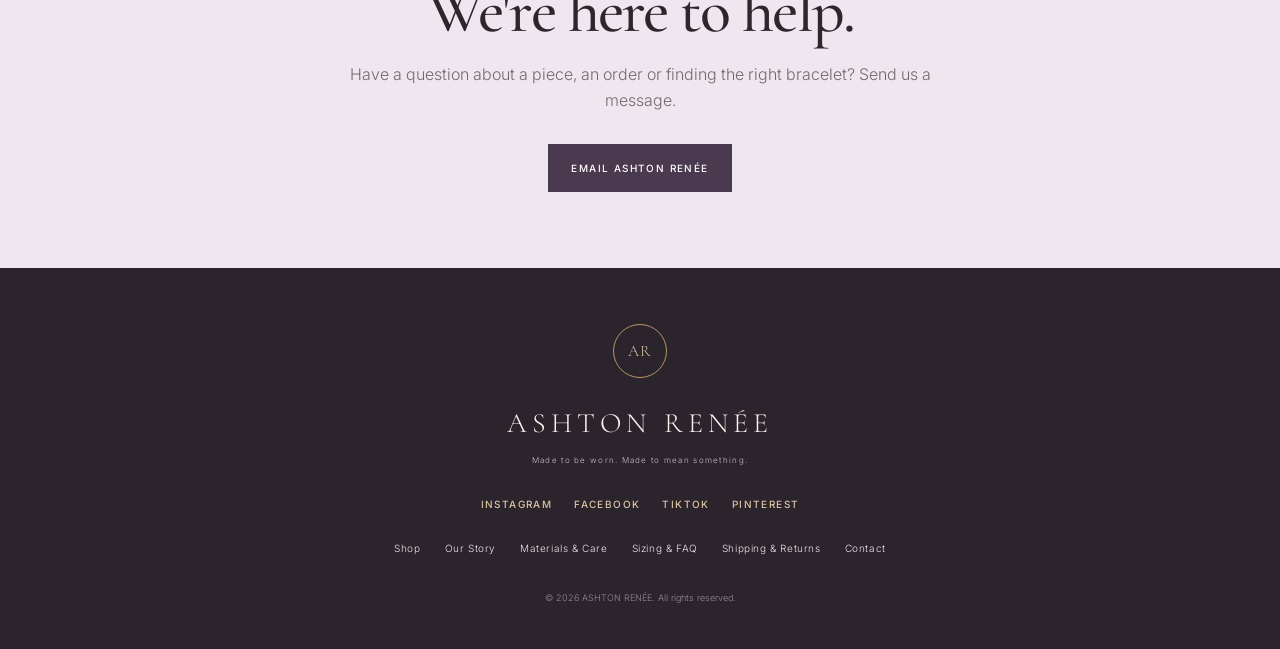
==== commit cc444aab: "Align returns with Etsy deadline and clarify standard sizing" ====
--- a/index.html
+++ b/index.html
@@ -154,7 +154,7 @@
       <details><summary>How do I measure my wrist?</summary><p>Wrap a flexible measuring tape snugly around your wrist where you normally wear a bracelet. If you don't have one, use string, mark where the ends meet and measure it against a ruler.</p></details>
       <details><summary>Are the bracelets handmade?</summary><p>Yes. Each bracelet is assembled by hand in small quantities and individually inspected before packaging.</p></details>
       <details><summary>Are the gemstones and pearls natural?</summary><p>The Dianne, Samantha and Chelsea use natural gemstones, and The Melissa uses genuine freshwater pearls. Natural variation is expected.</p></details>
-      <details><summary>Can I order a different size?</summary><p>For launch, the debut collection is available in 7 inches only. Custom sizing isn't currently offered.</p></details>
+      <details><summary>Can I order a different size?</summary><p>Our bracelets come in a 7-inch size. Custom sizing isn't currently offered.</p></details>
       <details><summary>How quickly will my order ship?</summary><p>Orders are prepared for shipment within 3–5 business days. Shipping is calculated at Etsy checkout.</p></details>
     </div>
   </section>
@@ -163,7 +163,7 @@
     <div class="policy-title"><p class="eyebrow">SHIPPING & RETURNS</p><h2>Carefully prepared,<br><em>from our hands to yours.</em></h2></div>
     <div class="policy-grid">
       <article><span>01</span><h3>Shipping</h3><p>Orders are typically prepared within 3–5 business days. Shipping is calculated at Etsy checkout, and tracking is provided after shipment.</p></article>
-      <article><span>02</span><h3>Returns</h3><p>Contact us within 14 days of delivery to request an eligible return. Approved returns must be shipped back within 7 days of contacting us, unworn and in original condition and packaging.</p></article>
+      <article><span>02</span><h3>Returns</h3><p>Contact us and ship your bracelet back within 14 days of delivery to request an eligible return. Items must be unworn and in their original condition and packaging. Buyers are responsible for return shipping costs.</p></article>
       <article><span>03</span><h3>Cancellations</h3><p>Orders may be cancelled within 12 hours of purchase. After that time, preparation may have begun and cancellation cannot be guaranteed.</p></article>
       <article><span>04</span><h3>Something isn't right?</h3><p>If your jewelry arrives damaged or you receive an incorrect item, contact us as soon as possible with your order number and photos so we can help.</p></article>
     </div>
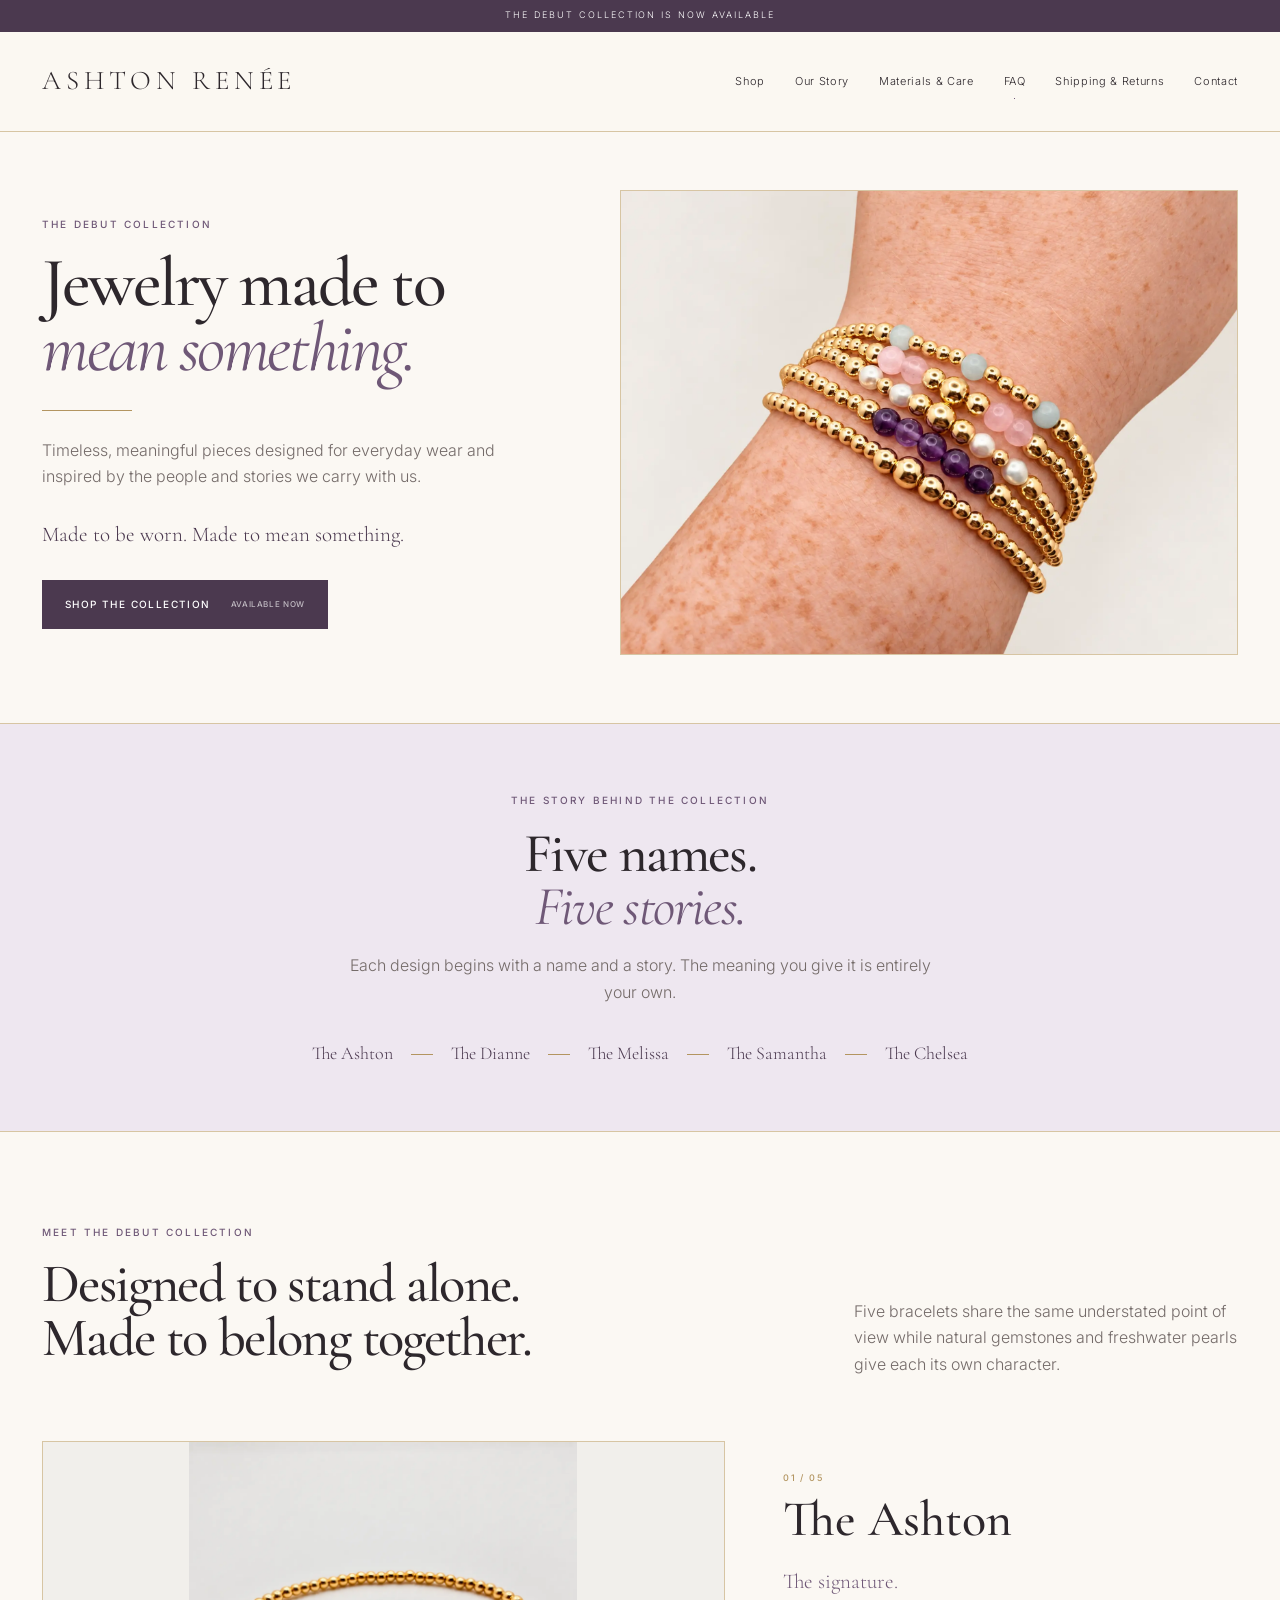
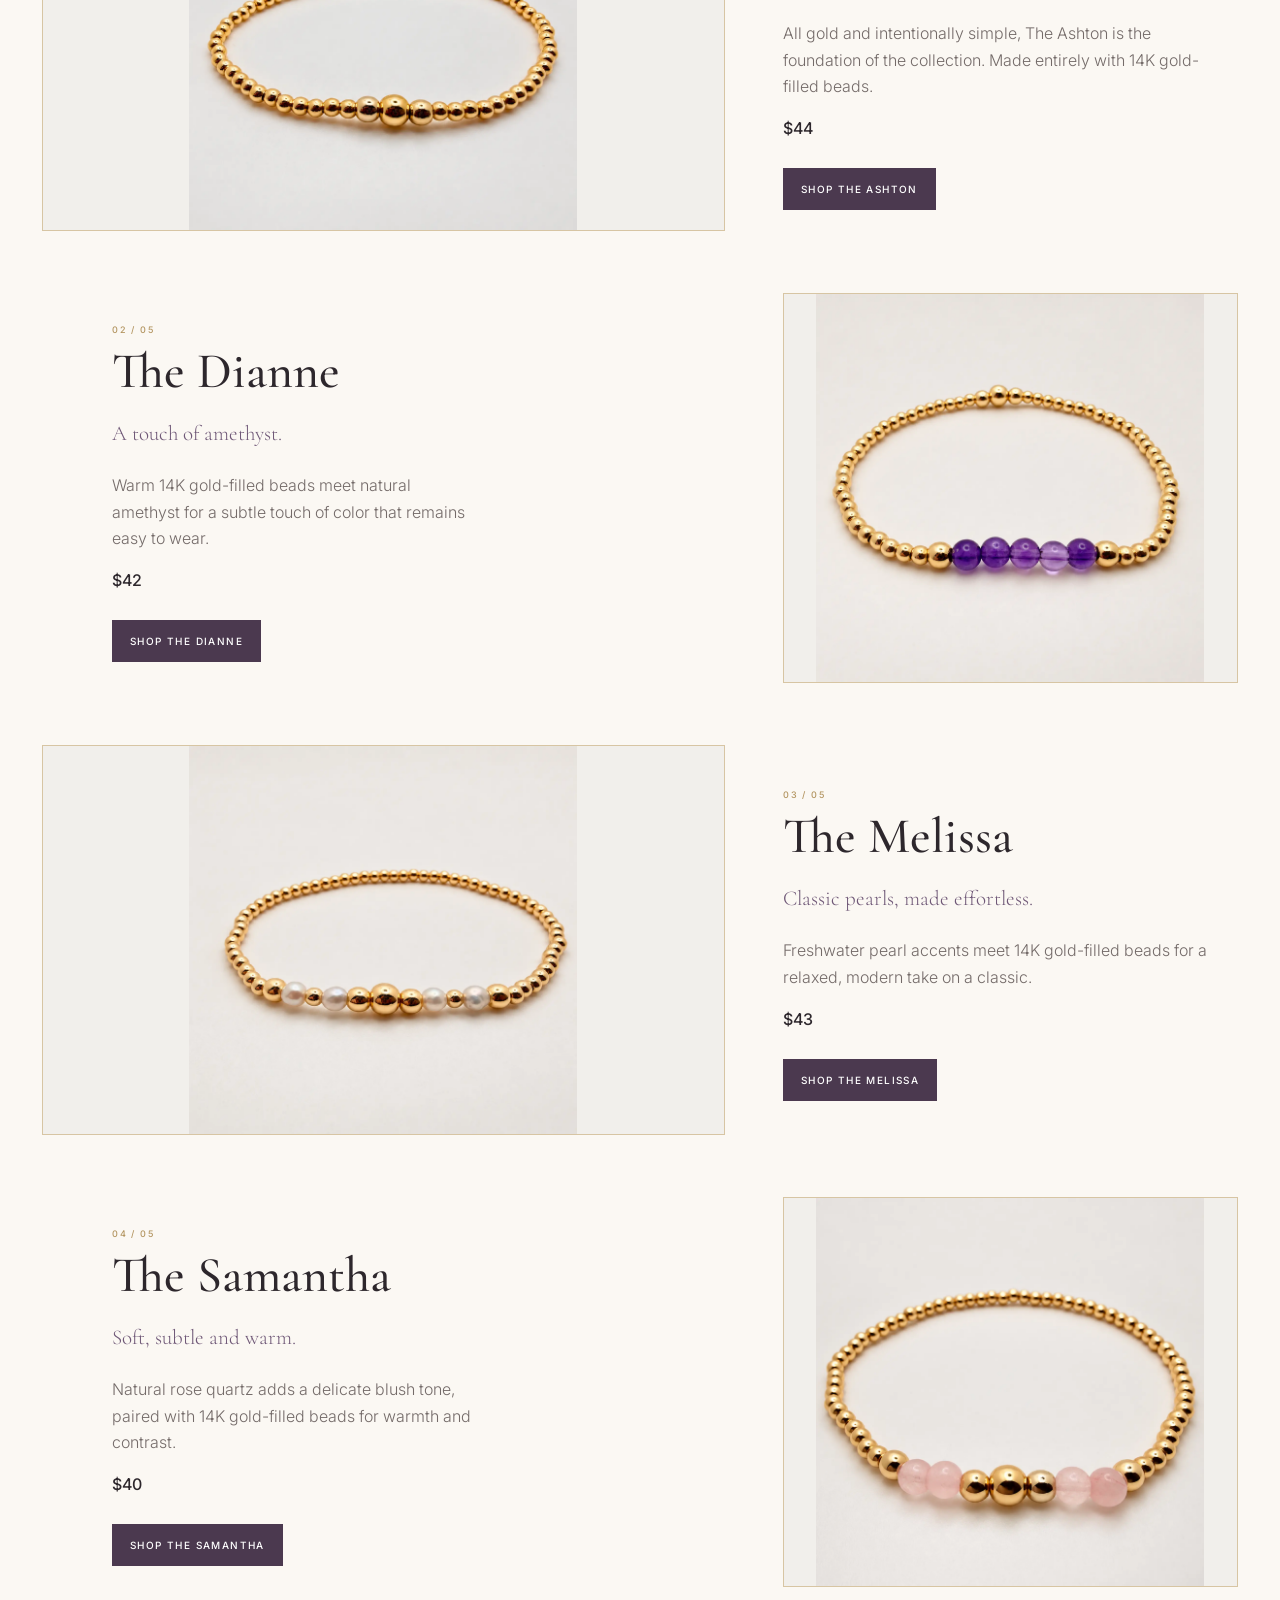
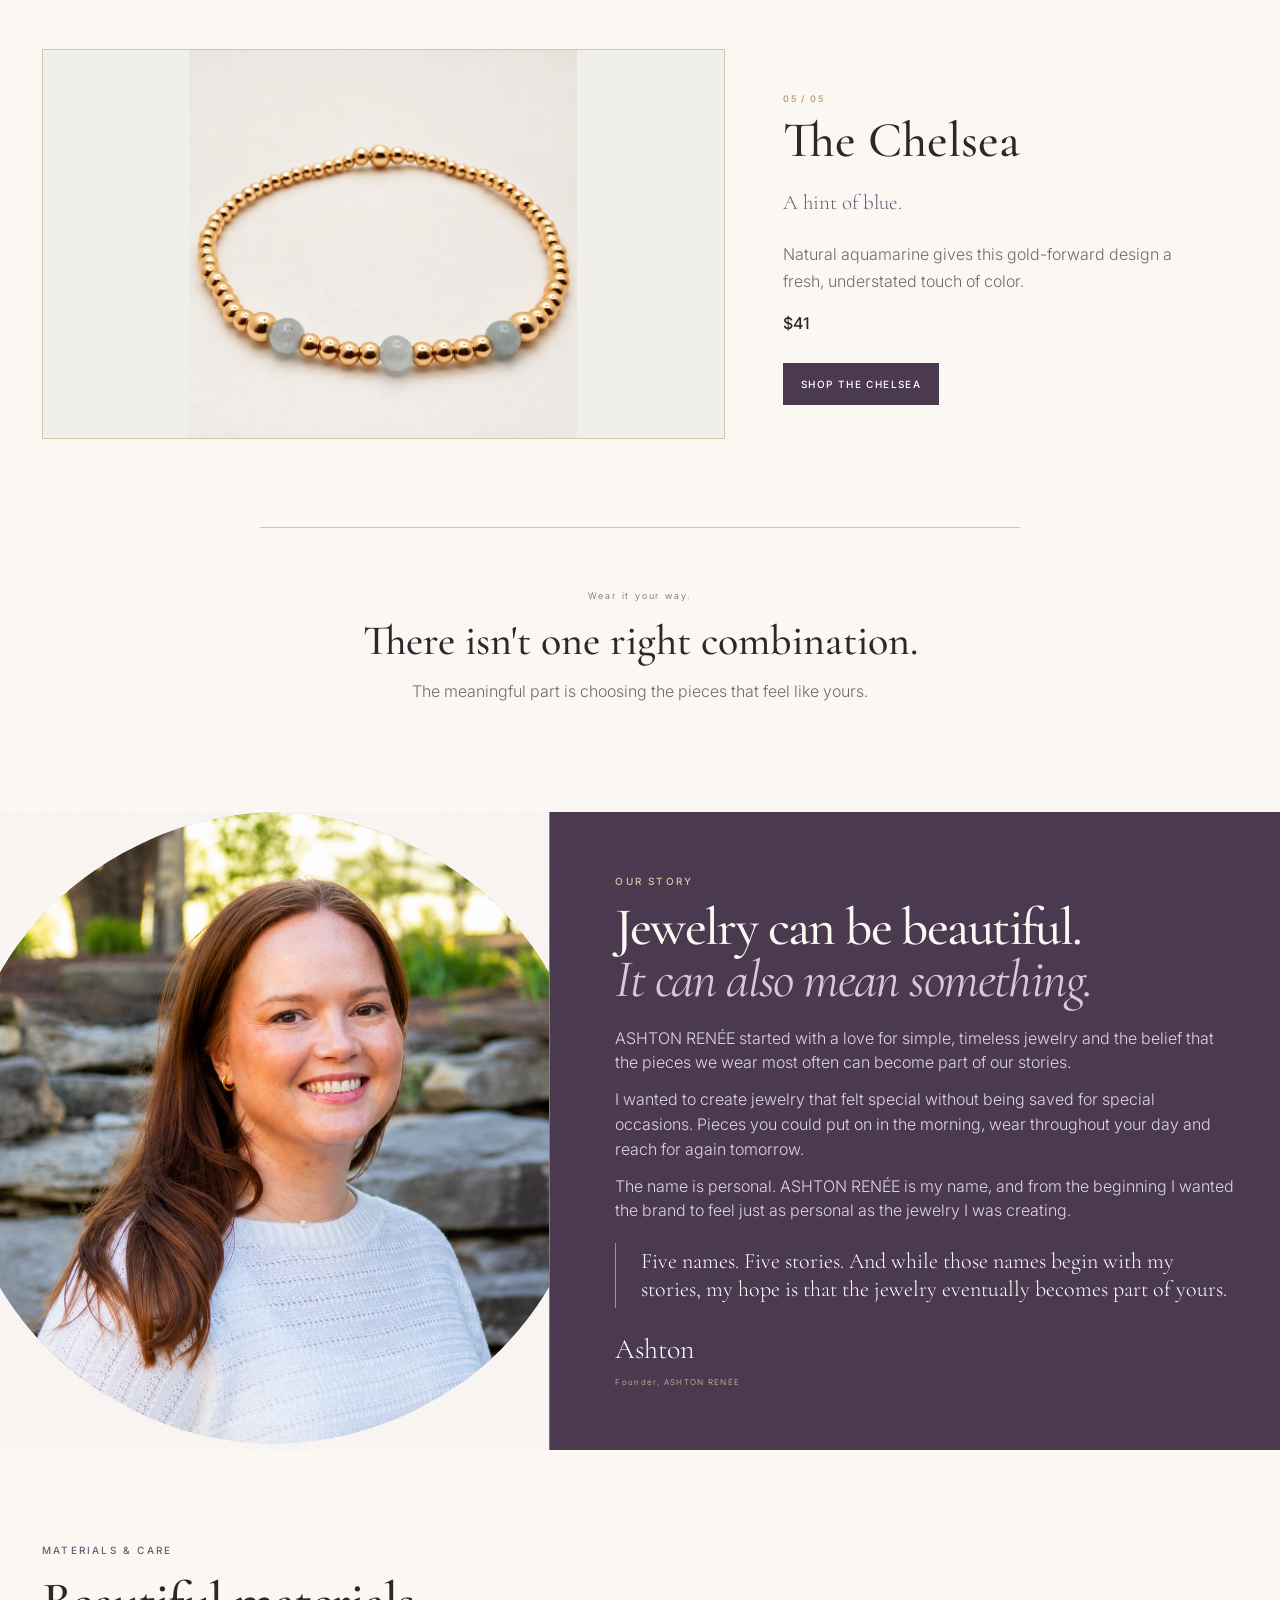
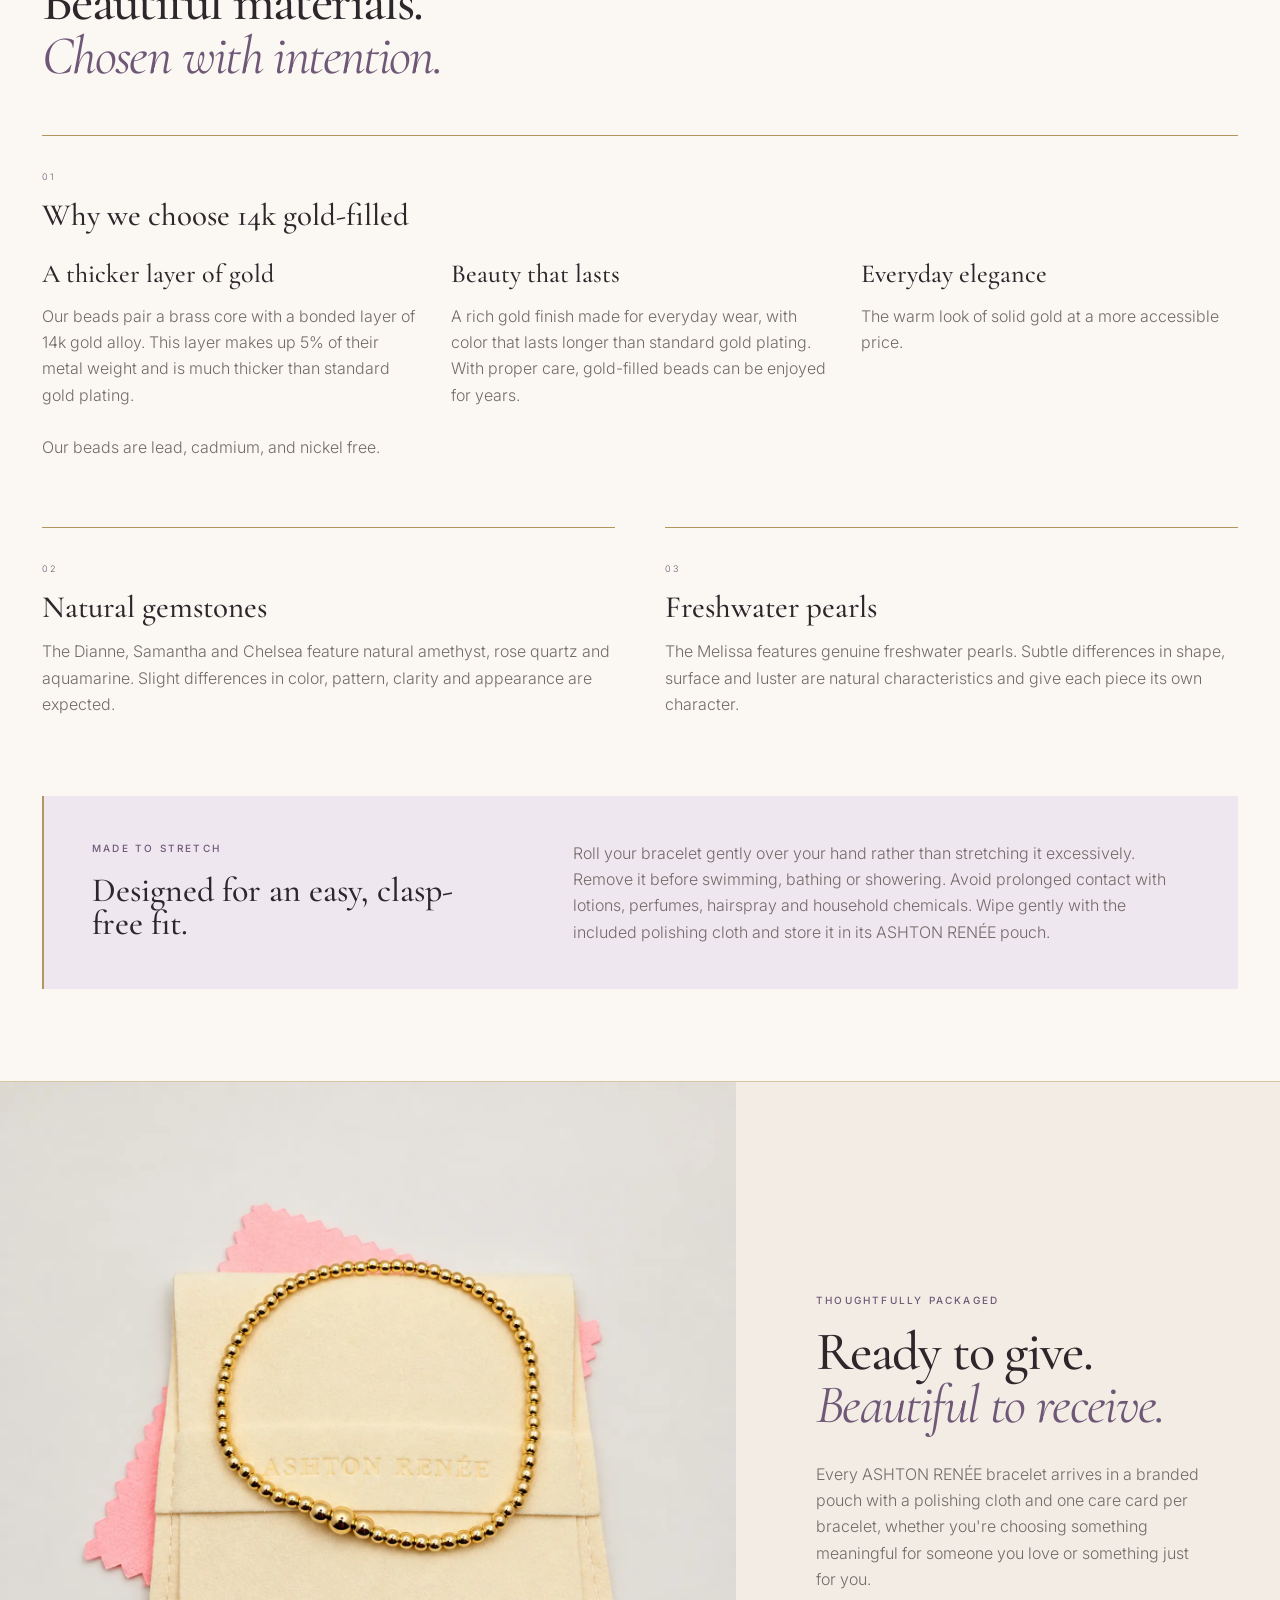
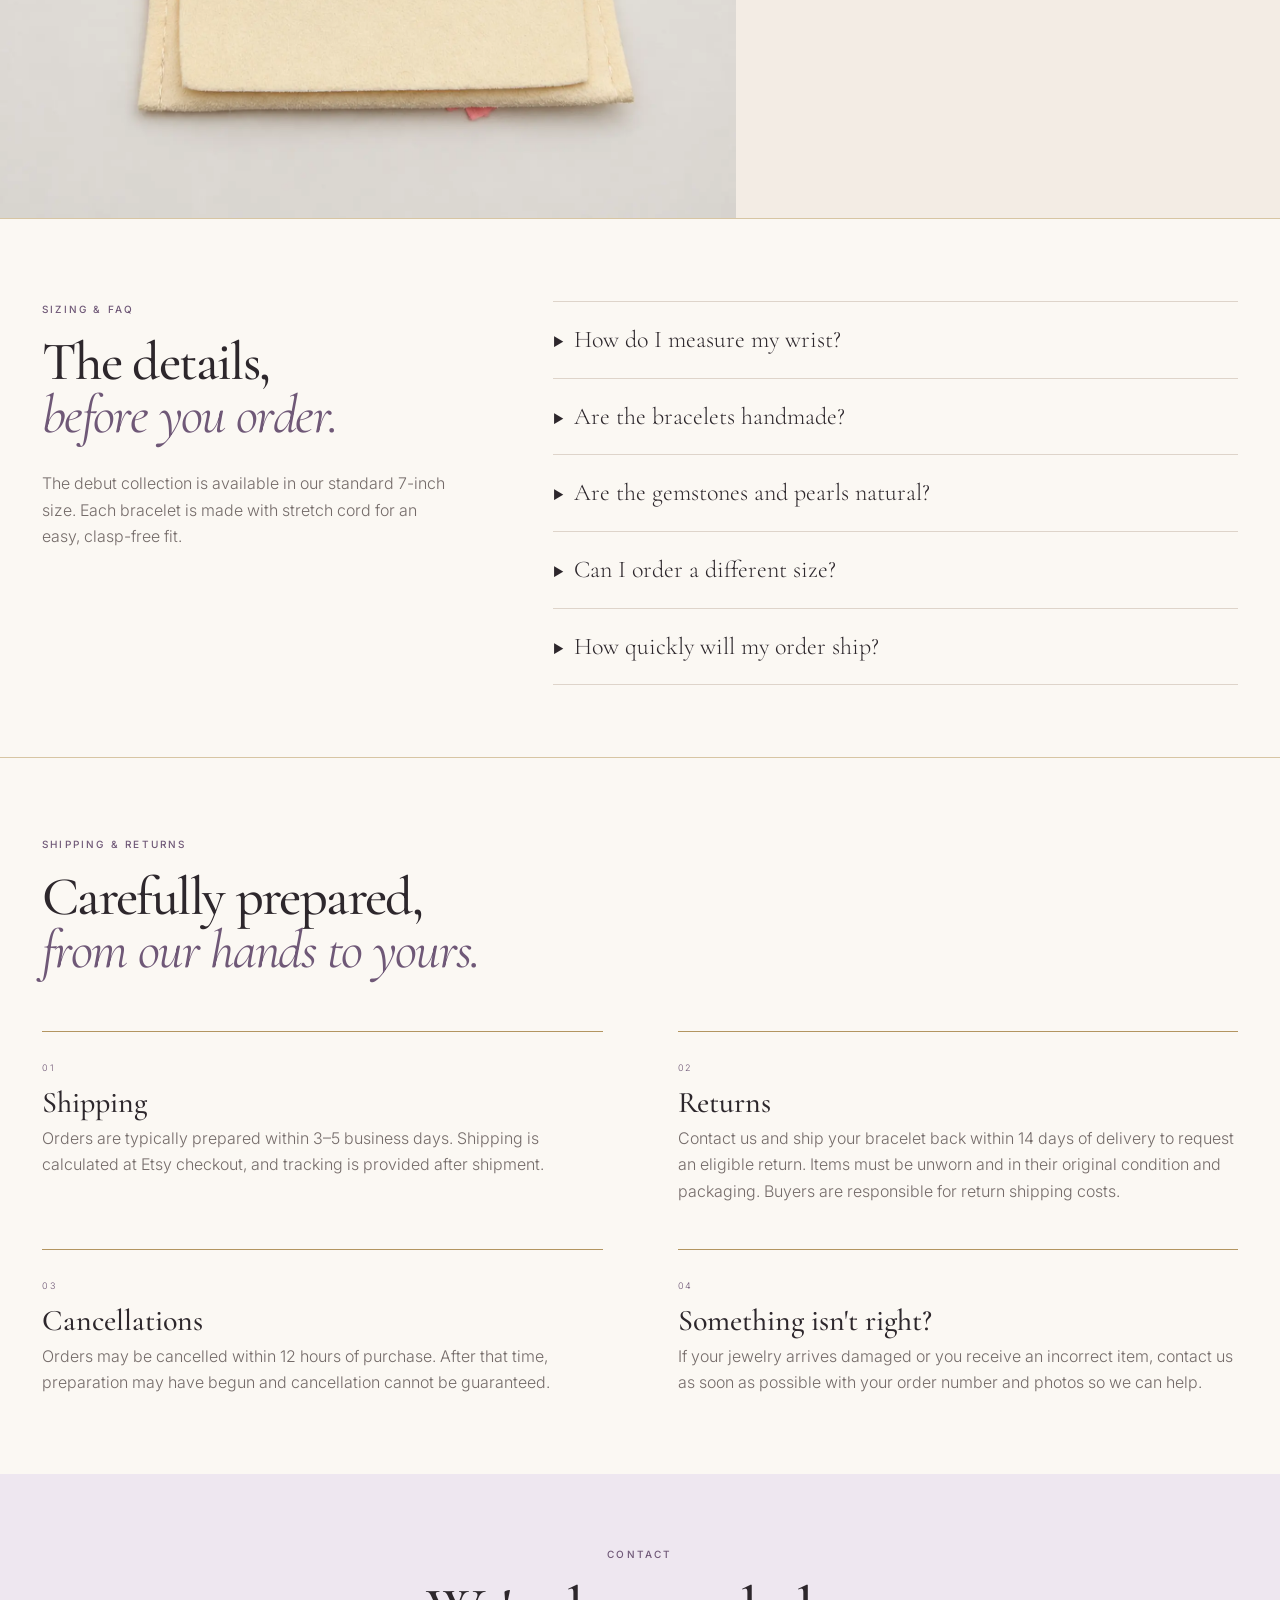
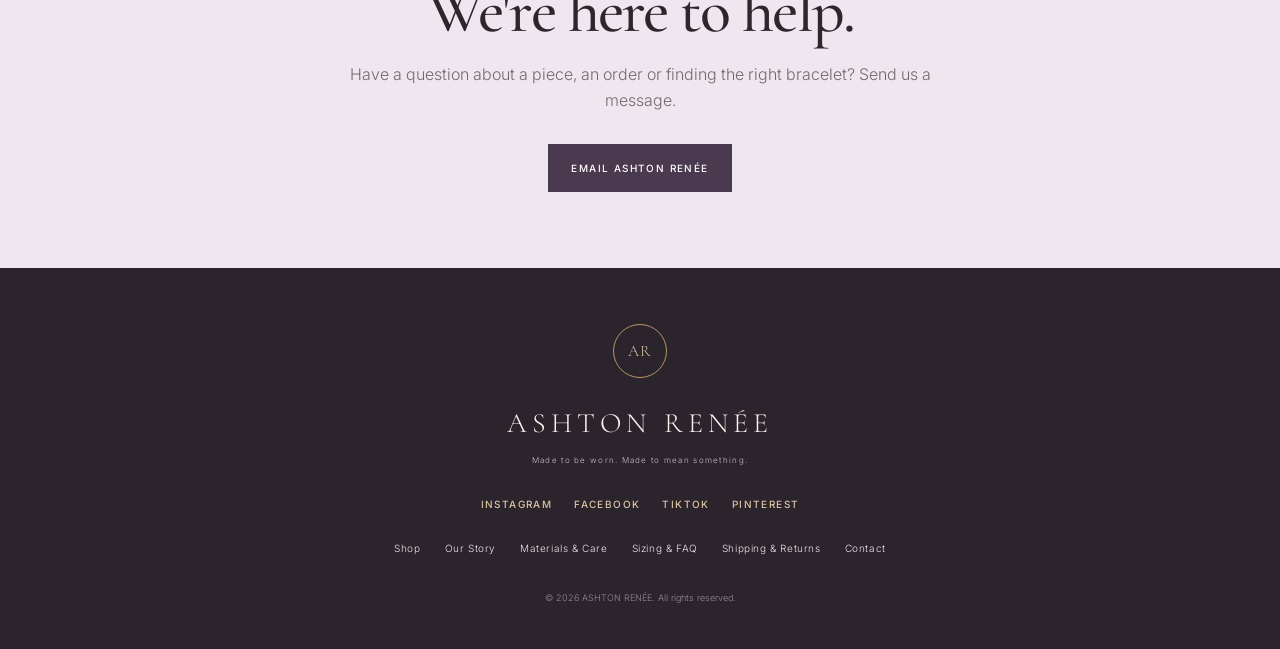
==== commit c427634e: "Clarify each bracelet includes a care card for gifting" ====
--- a/index.html
+++ b/index.html
@@ -145,7 +145,7 @@
 
   <section class="packaging">
     <div class="package-photo"><img src="/preview/packaging-final.webp" width="1600" height="1600" loading="lazy" decoding="async" alt="The Ashton bracelet displayed on a cream ASHTON RENÉE jewelry pouch with a pink polishing cloth"></div>
-    <div class="package-copy"><p class="eyebrow">THOUGHTFULLY PACKAGED</p><h2>Ready to give.<br><em>Beautiful to receive.</em></h2><p>Every ASHTON RENÉE bracelet arrives in a branded pouch with a polishing cloth and care information, whether you're choosing something meaningful for someone you love or something just for you.</p></div>
+    <div class="package-copy"><p class="eyebrow">THOUGHTFULLY PACKAGED</p><h2>Ready to give.<br><em>Beautiful to receive.</em></h2><p>Every ASHTON RENÉE bracelet arrives in a branded pouch with a polishing cloth and one care card per bracelet, whether you're choosing something meaningful for someone you love or something just for you.</p></div>
   </section>
 
   <section id="faq" class="faq section-pad">
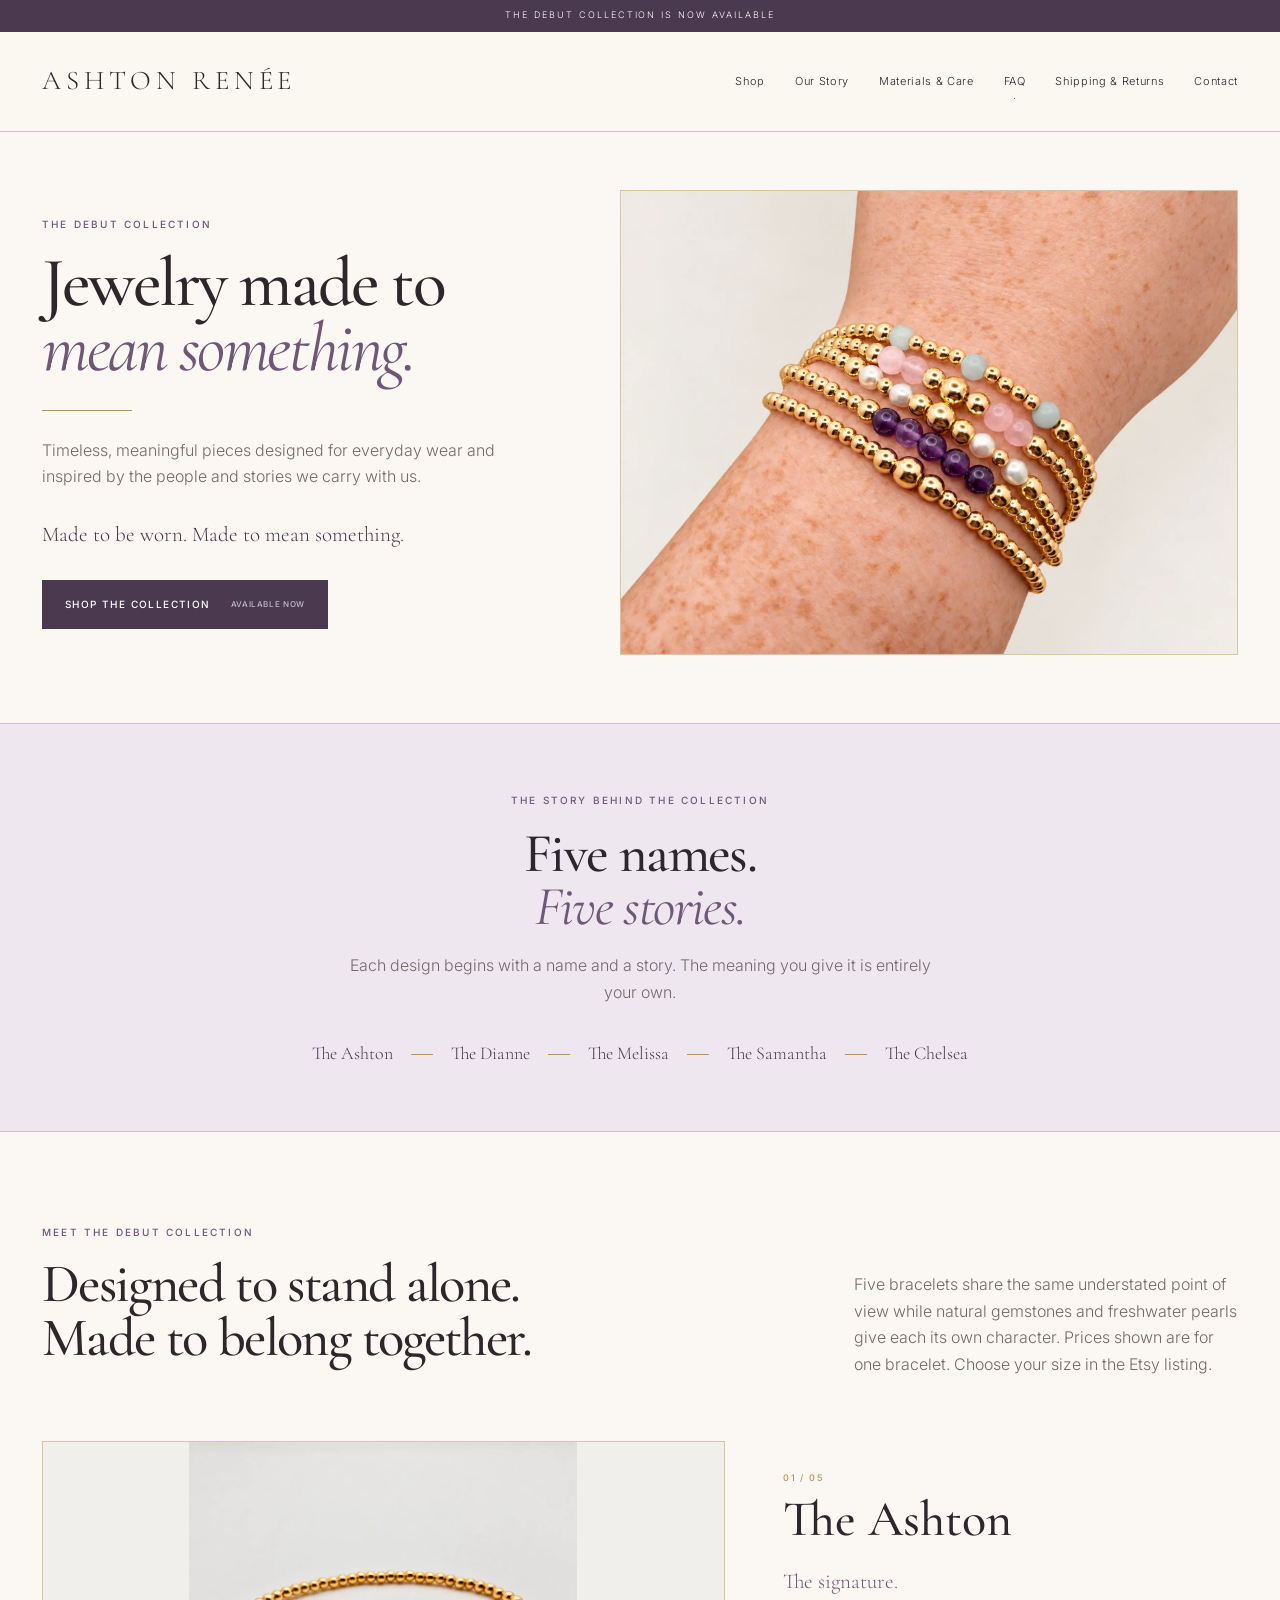
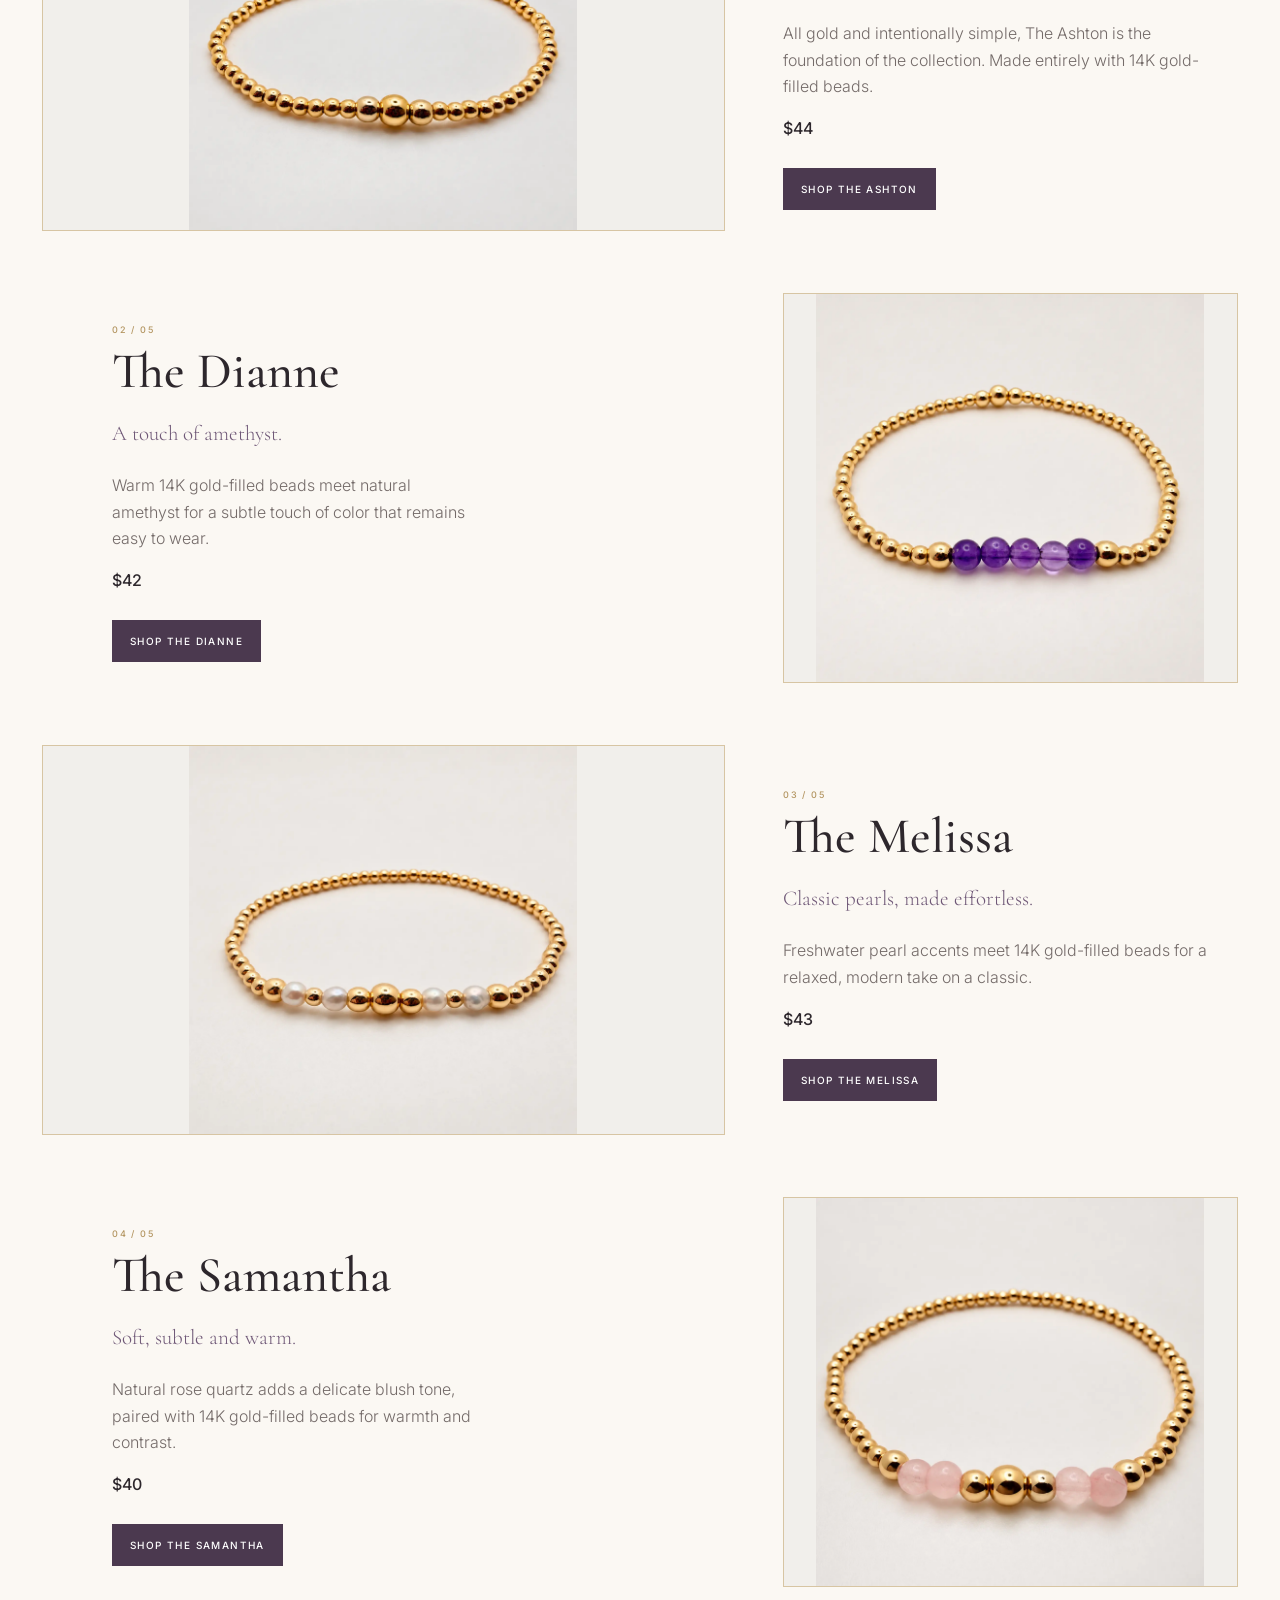
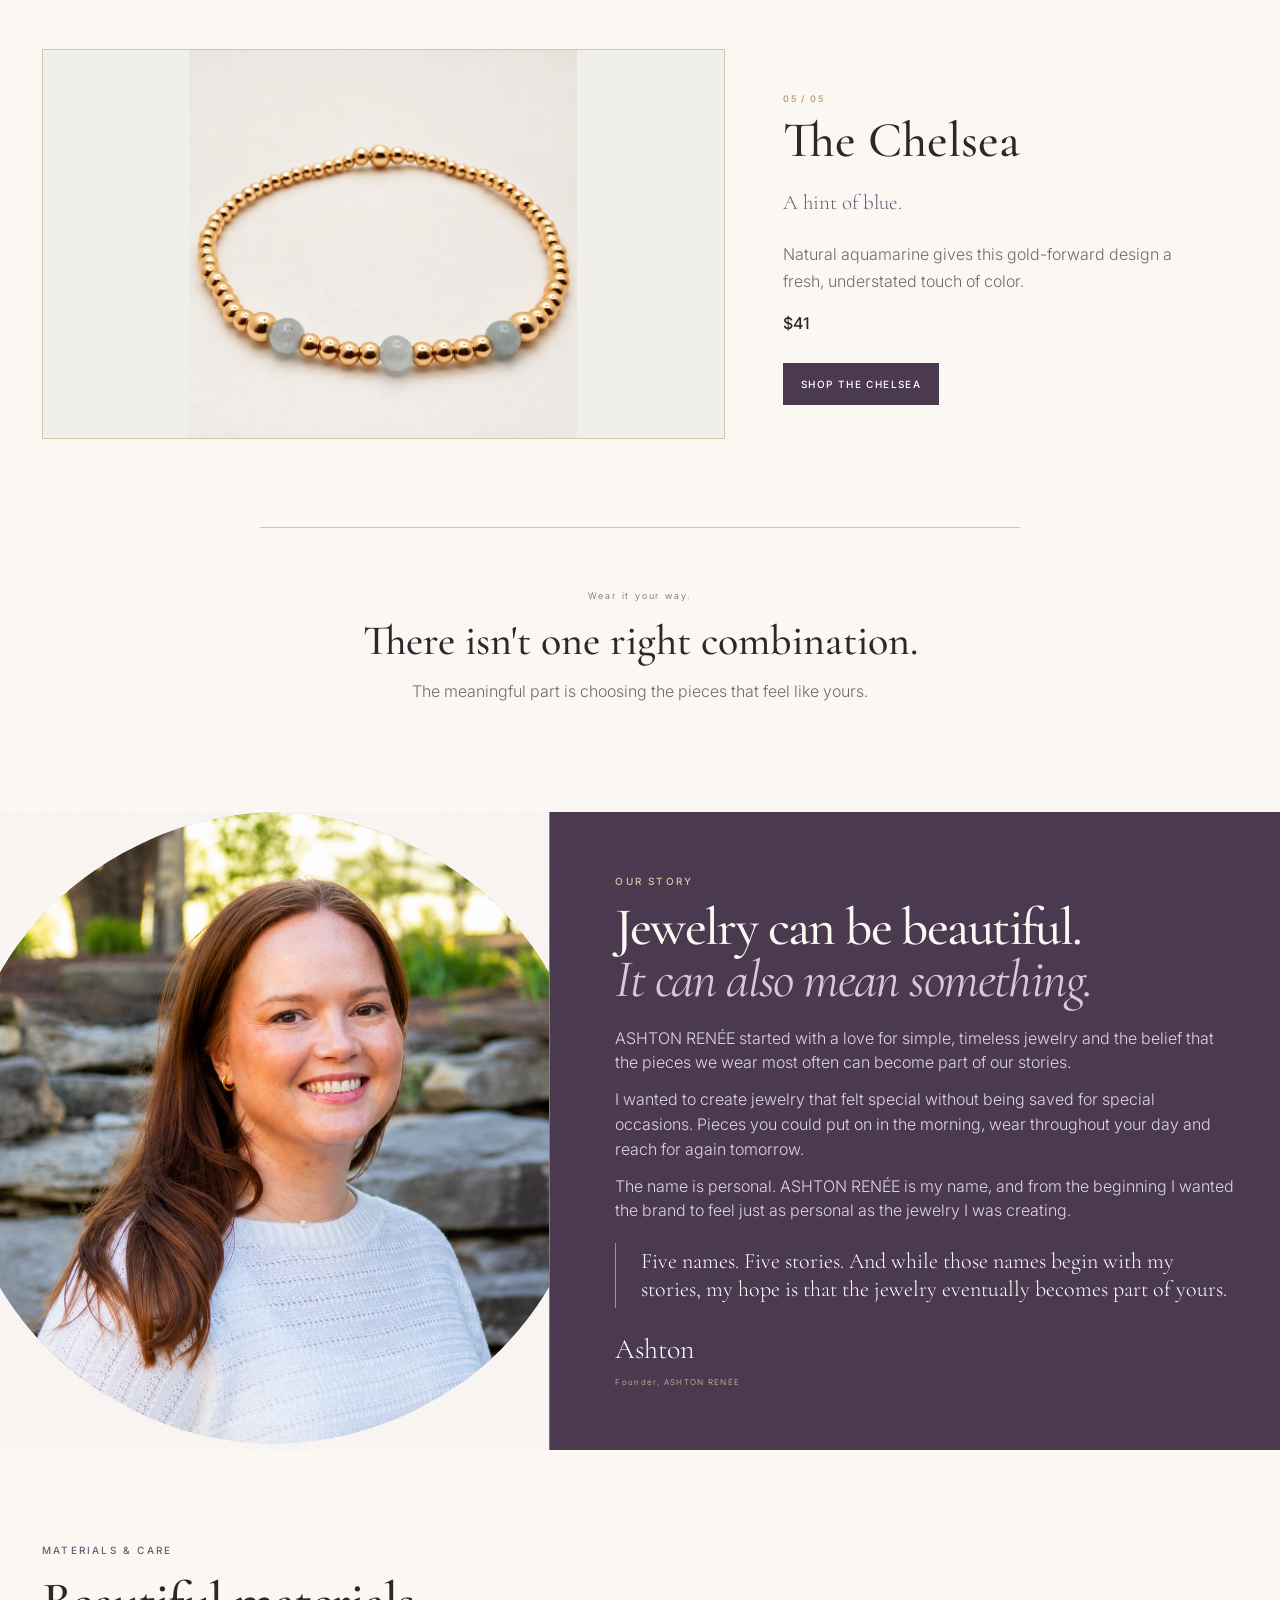
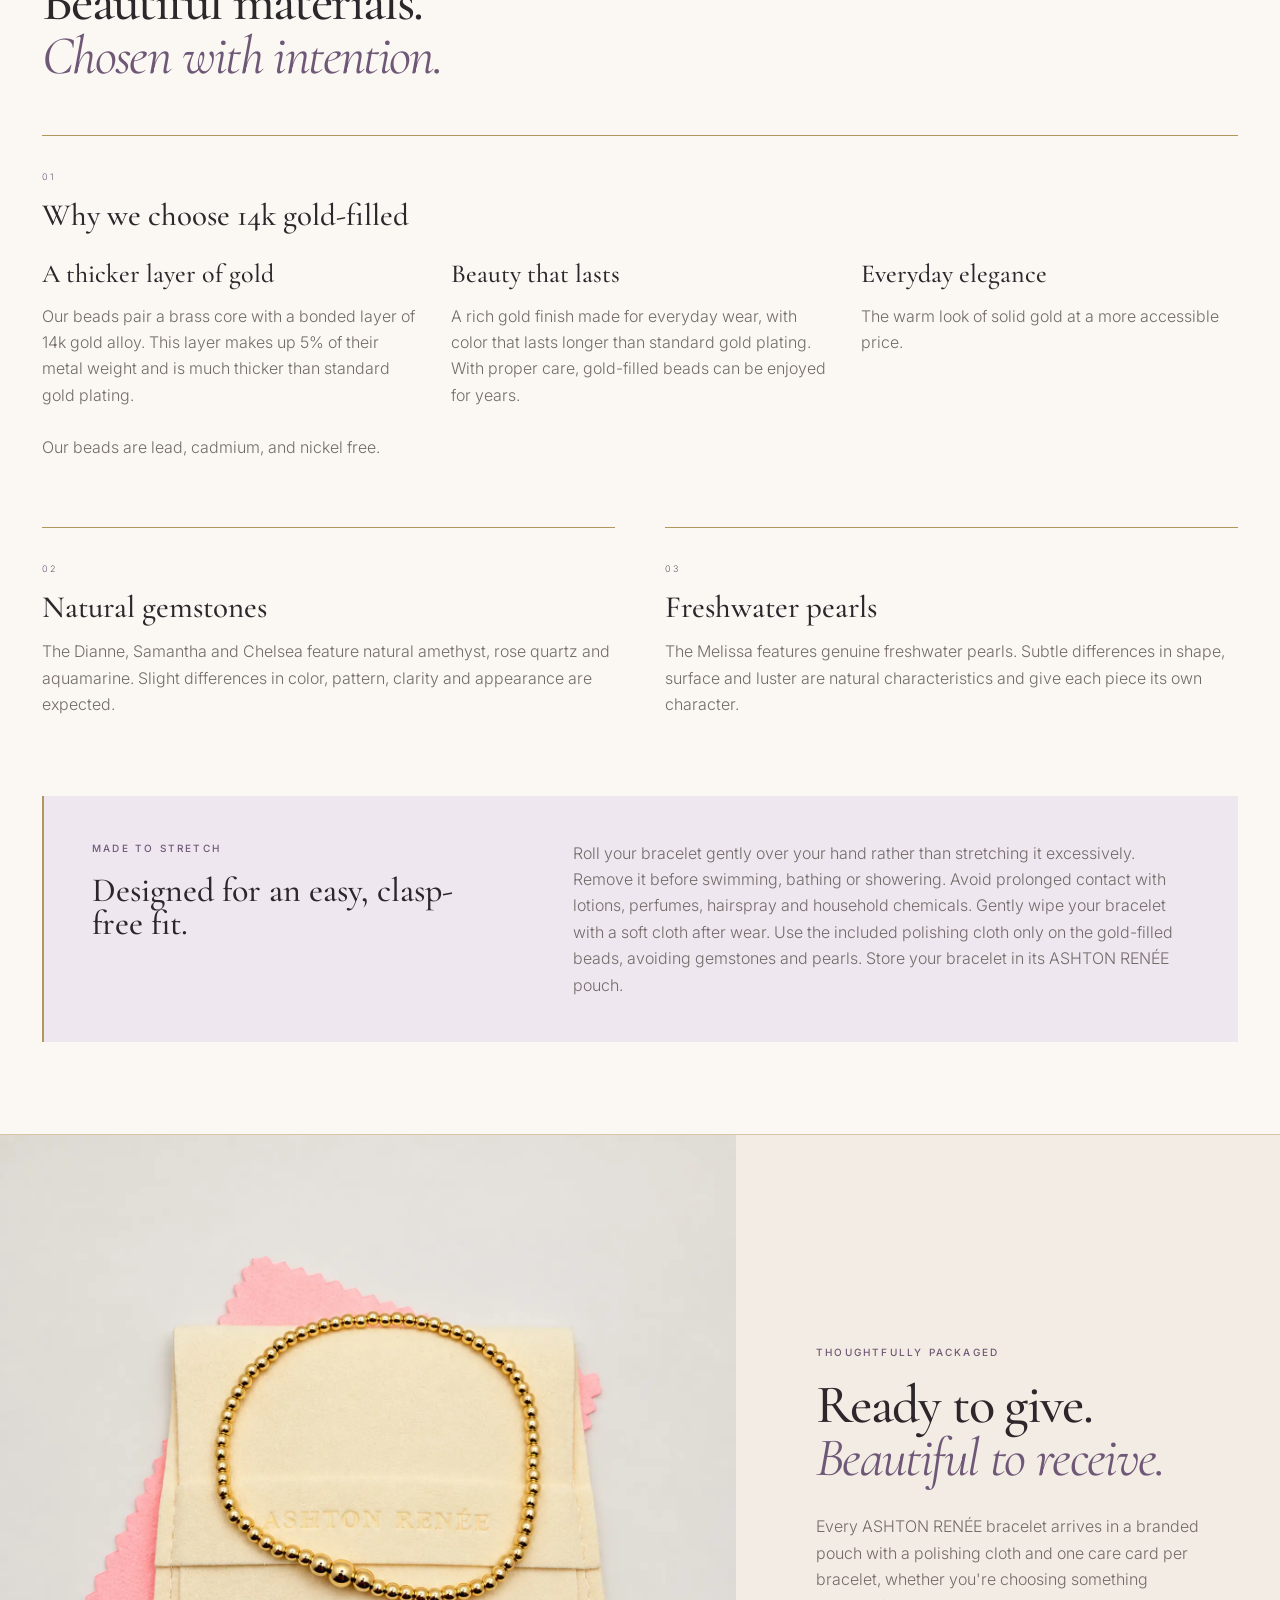
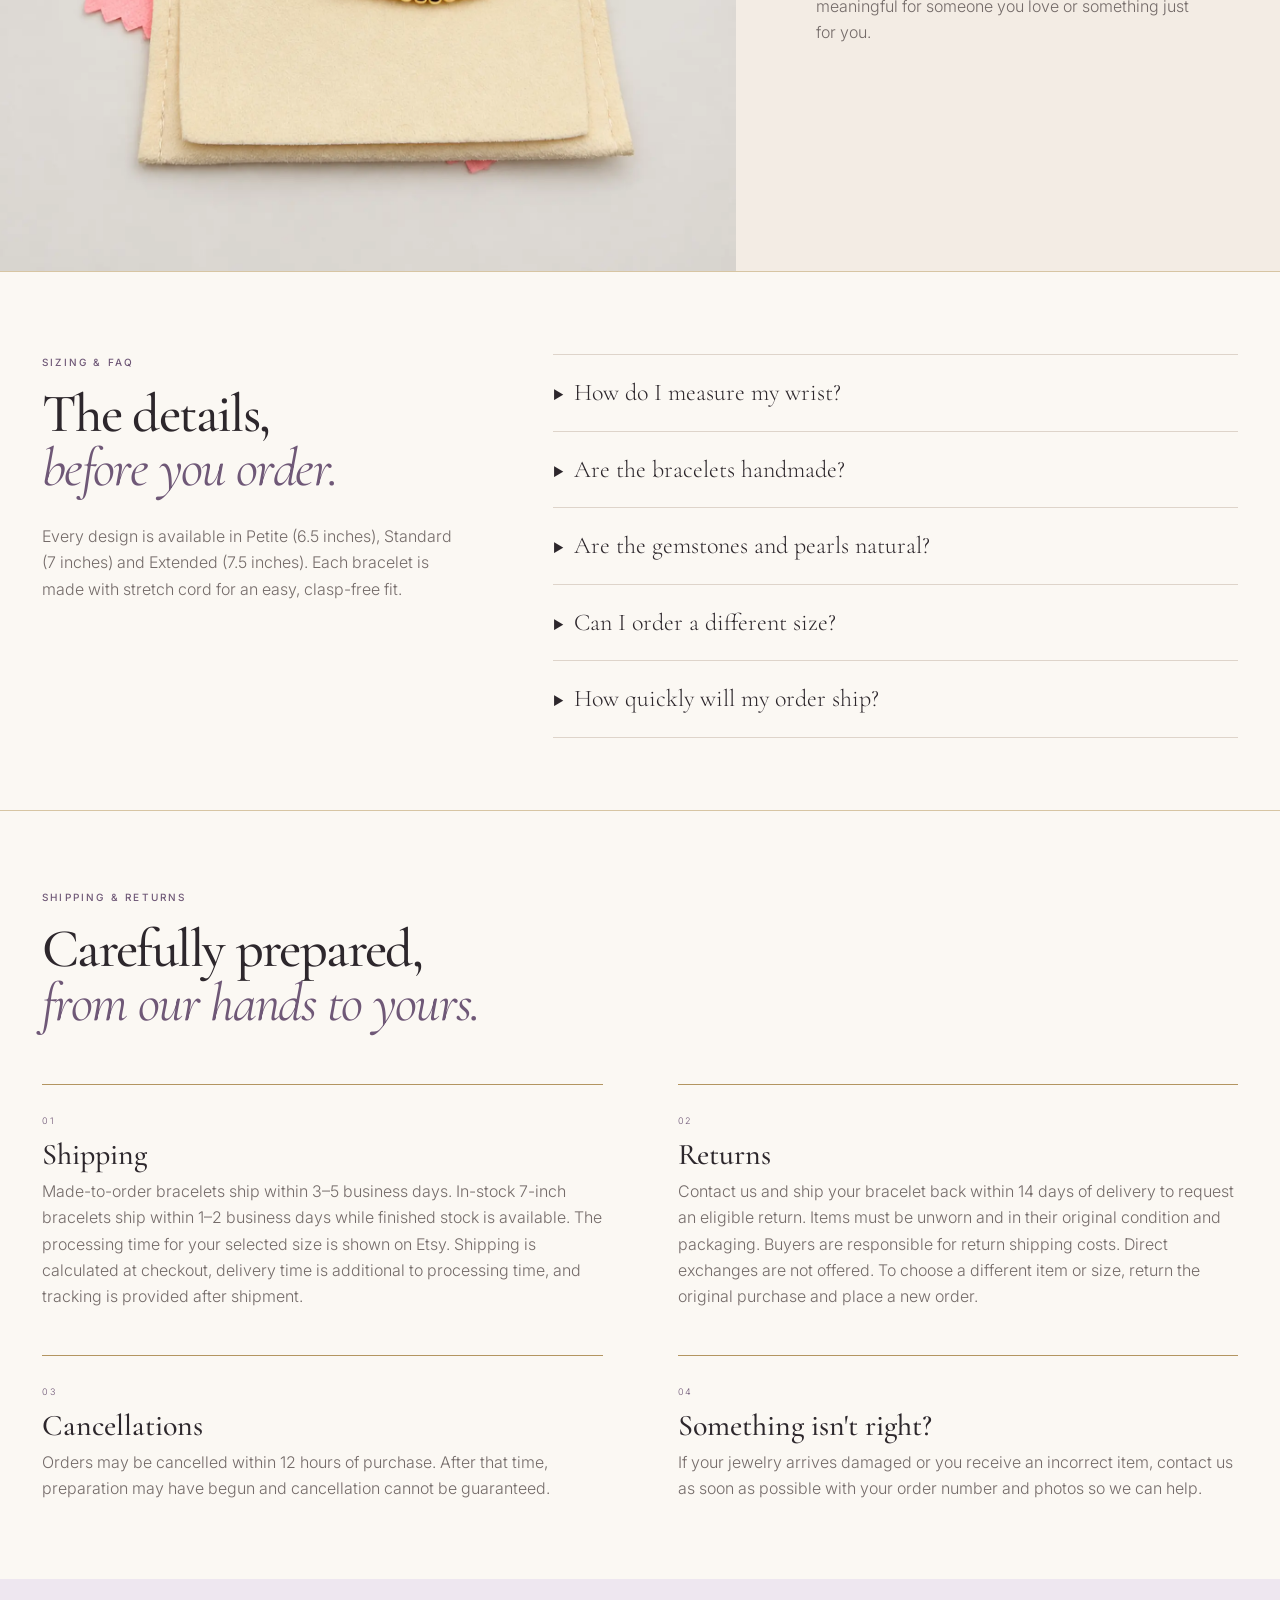
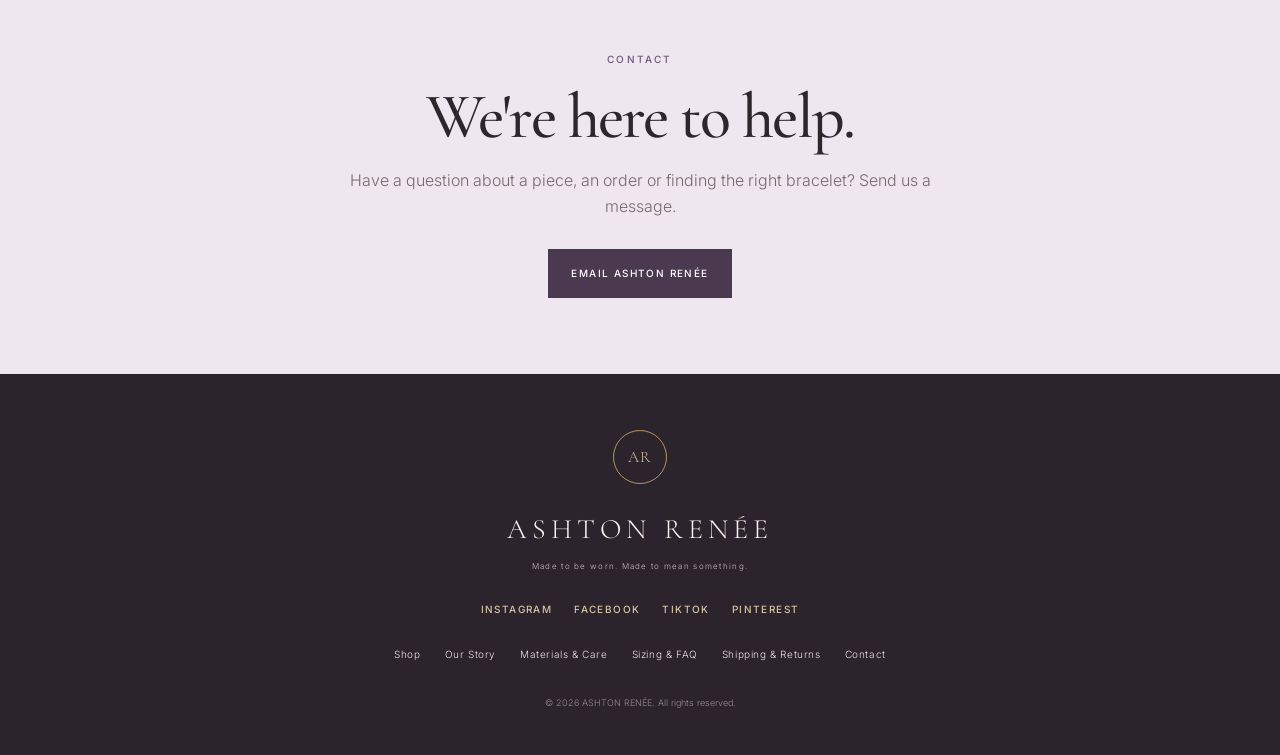
==== commit 10573d75: "Update bracelet sizes and processing across website" ====
--- a/index.html
+++ b/index.html
@@ -79,7 +79,7 @@
   <section id="collection" class="collection section-pad">
     <div class="collection-heading">
       <div><p class="eyebrow">MEET THE DEBUT COLLECTION</p><h2>Designed to stand alone.<br>Made to belong together.</h2></div>
-      <p>Five bracelets share the same understated point of view while natural gemstones and freshwater pearls give each its own character.</p>
+      <p>Five bracelets share the same understated point of view while natural gemstones and freshwater pearls give each its own character. Prices shown are for one bracelet. Choose your size in the Etsy listing.</p>
     </div>
 
     <div class="collection-editorial">
@@ -140,7 +140,7 @@
       <article><span>02</span><h3>Natural gemstones</h3><p>The Dianne, Samantha and Chelsea feature natural amethyst, rose quartz and aquamarine. Slight differences in color, pattern, clarity and appearance are expected.</p></article>
       <article><span>03</span><h3>Freshwater pearls</h3><p>The Melissa features genuine freshwater pearls. Subtle differences in shape, surface and luster are natural characteristics and give each piece its own character.</p></article>
     </div>
-    <div class="care-band"><div><p class="eyebrow">MADE TO STRETCH</p><h3>Designed for an easy, clasp-free fit.</h3></div><p>Roll your bracelet gently over your hand rather than stretching it excessively. Remove it before swimming, bathing or showering. Avoid prolonged contact with lotions, perfumes, hairspray and household chemicals. Wipe gently with the included polishing cloth and store it in its ASHTON RENÉE pouch.</p></div>
+    <div class="care-band"><div><p class="eyebrow">MADE TO STRETCH</p><h3>Designed for an easy, clasp-free fit.</h3></div><p>Roll your bracelet gently over your hand rather than stretching it excessively. Remove it before swimming, bathing or showering. Avoid prolonged contact with lotions, perfumes, hairspray and household chemicals. Gently wipe your bracelet with a soft cloth after wear. Use the included polishing cloth only on the gold-filled beads, avoiding gemstones and pearls. Store your bracelet in its ASHTON RENÉE pouch.</p></div>
   </section>
 
   <section class="packaging">
@@ -149,21 +149,21 @@
   </section>
 
   <section id="faq" class="faq section-pad">
-    <div class="faq-head"><p class="eyebrow">SIZING & FAQ</p><h2>The details,<br><em>before you order.</em></h2><p>The debut collection is available in our standard 7-inch size. Each bracelet is made with stretch cord for an easy, clasp-free fit.</p></div>
+    <div class="faq-head"><p class="eyebrow">SIZING & FAQ</p><h2>The details,<br><em>before you order.</em></h2><p>Every design is available in Petite (6.5 inches), Standard (7 inches) and Extended (7.5 inches). Each bracelet is made with stretch cord for an easy, clasp-free fit.</p></div>
     <div class="accordion">
-      <details><summary>How do I measure my wrist?</summary><p>Wrap a flexible measuring tape snugly around your wrist where you normally wear a bracelet. If you don't have one, use string, mark where the ends meet and measure it against a ruler.</p></details>
+      <details><summary>How do I measure my wrist?</summary><p>Wrap a flexible measuring tape snugly around your wrist where you normally wear a bracelet. If you don't have one, use string, mark where the ends meet and measure it against a ruler. Allow extra room for your preferred fit. Listed sizes are bracelet measurements, not wrist measurements.</p></details>
       <details><summary>Are the bracelets handmade?</summary><p>Yes. Each bracelet is assembled by hand in small quantities and individually inspected before packaging.</p></details>
       <details><summary>Are the gemstones and pearls natural?</summary><p>The Dianne, Samantha and Chelsea use natural gemstones, and The Melissa uses genuine freshwater pearls. Natural variation is expected.</p></details>
-      <details><summary>Can I order a different size?</summary><p>Our bracelets come in a 7-inch size. Custom sizing isn't currently offered.</p></details>
-      <details><summary>How quickly will my order ship?</summary><p>Orders are prepared for shipment within 3–5 business days. Shipping is calculated at Etsy checkout.</p></details>
+      <details><summary>Can I order a different size?</summary><p>Choose Petite (6.5 inches), Standard (7 inches) or Extended (7.5 inches) in the Etsy listing before checkout. All three sizes are the same price for each design. Sizes outside these options and personalized designs are not currently offered. Stretch cord makes the bracelet easy to put on, but does not make its size adjustable.</p></details>
+      <details><summary>How quickly will my order ship?</summary><p>Made-to-order bracelets ship within 3–5 business days. In-stock 7-inch bracelets ship within 1–2 business days while finished stock is available. Check the processing time and estimated delivery date for your selected size on Etsy before checkout. Shipping is calculated at checkout, and delivery time is additional to processing time.</p></details>
     </div>
   </section>
 
   <section id="shipping" class="policies section-pad">
     <div class="policy-title"><p class="eyebrow">SHIPPING & RETURNS</p><h2>Carefully prepared,<br><em>from our hands to yours.</em></h2></div>
     <div class="policy-grid">
-      <article><span>01</span><h3>Shipping</h3><p>Orders are typically prepared within 3–5 business days. Shipping is calculated at Etsy checkout, and tracking is provided after shipment.</p></article>
-      <article><span>02</span><h3>Returns</h3><p>Contact us and ship your bracelet back within 14 days of delivery to request an eligible return. Items must be unworn and in their original condition and packaging. Buyers are responsible for return shipping costs.</p></article>
+      <article><span>01</span><h3>Shipping</h3><p>Made-to-order bracelets ship within 3–5 business days. In-stock 7-inch bracelets ship within 1–2 business days while finished stock is available. The processing time for your selected size is shown on Etsy. Shipping is calculated at checkout, delivery time is additional to processing time, and tracking is provided after shipment.</p></article>
+      <article><span>02</span><h3>Returns</h3><p>Contact us and ship your bracelet back within 14 days of delivery to request an eligible return. Items must be unworn and in their original condition and packaging. Buyers are responsible for return shipping costs. Direct exchanges are not offered. To choose a different item or size, return the original purchase and place a new order.</p></article>
       <article><span>03</span><h3>Cancellations</h3><p>Orders may be cancelled within 12 hours of purchase. After that time, preparation may have begun and cancellation cannot be guaranteed.</p></article>
       <article><span>04</span><h3>Something isn't right?</h3><p>If your jewelry arrives damaged or you receive an incorrect item, contact us as soon as possible with your order number and photos so we can help.</p></article>
     </div>
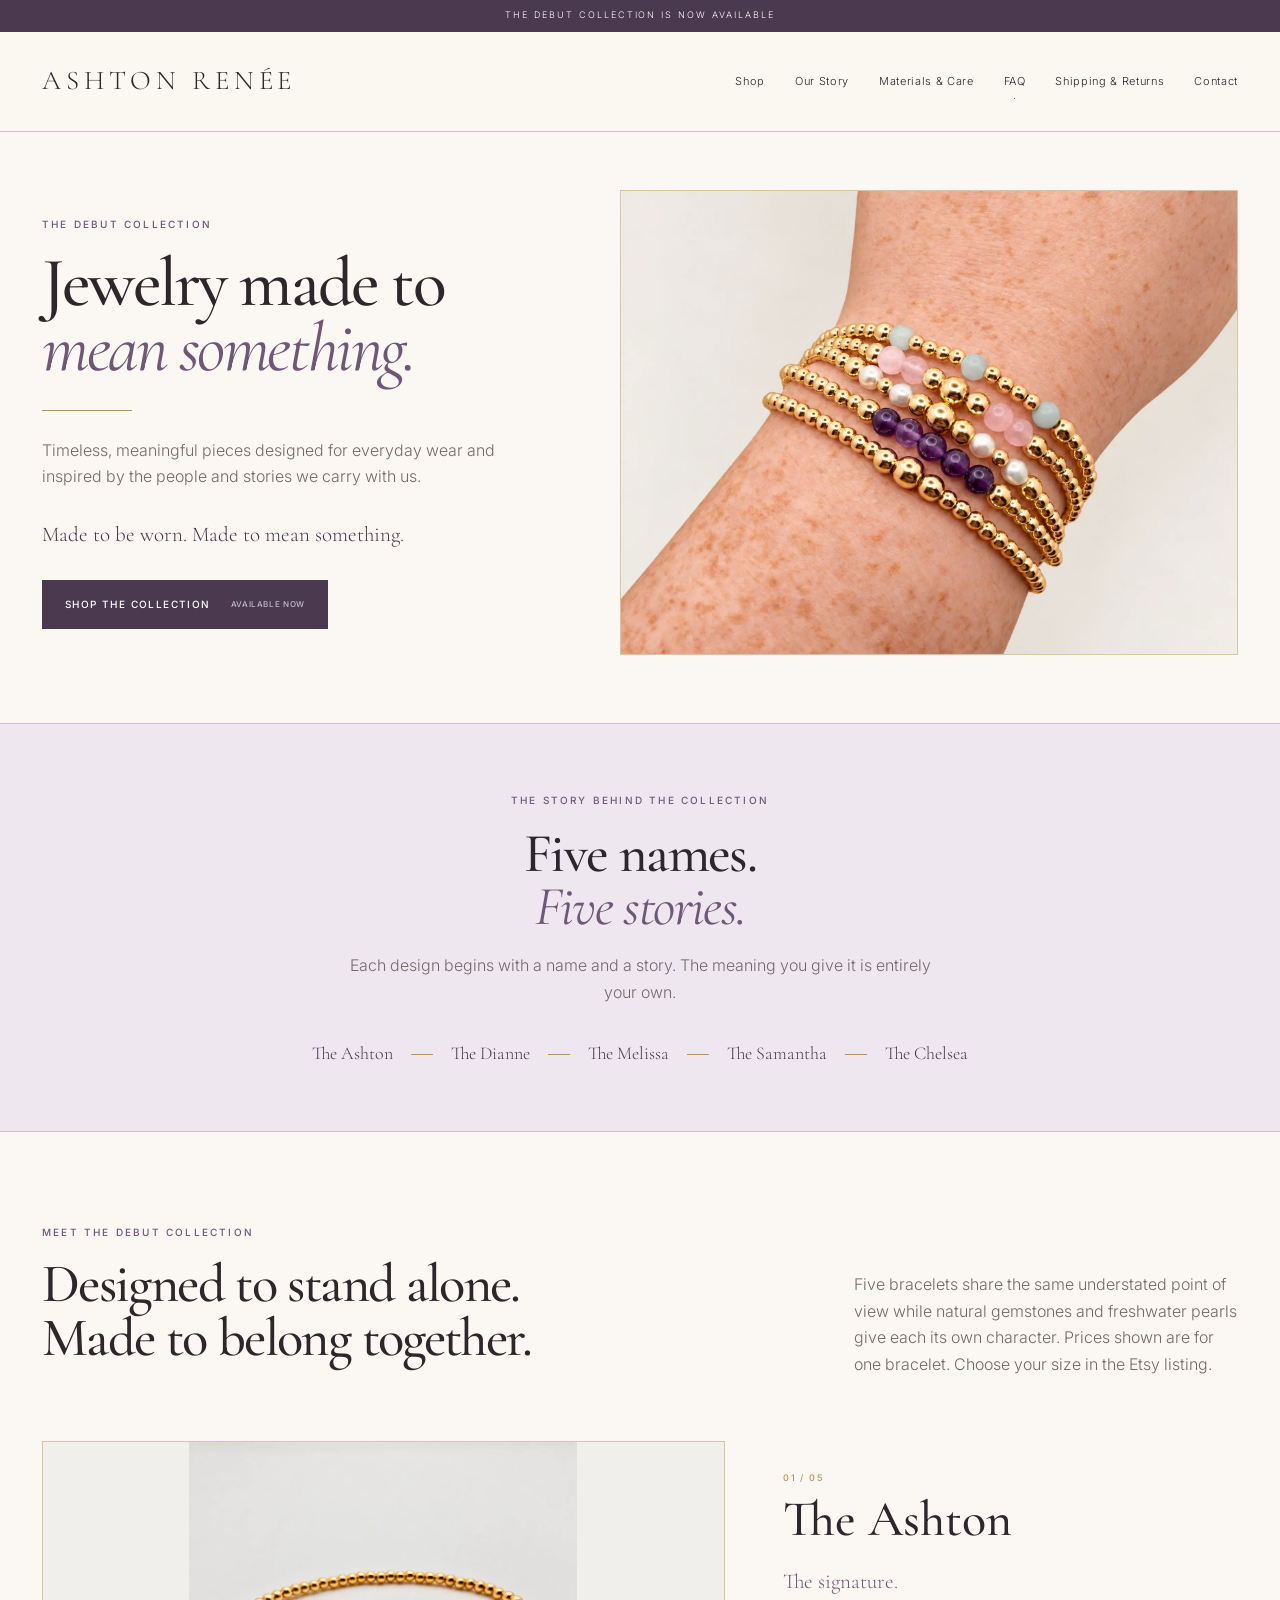
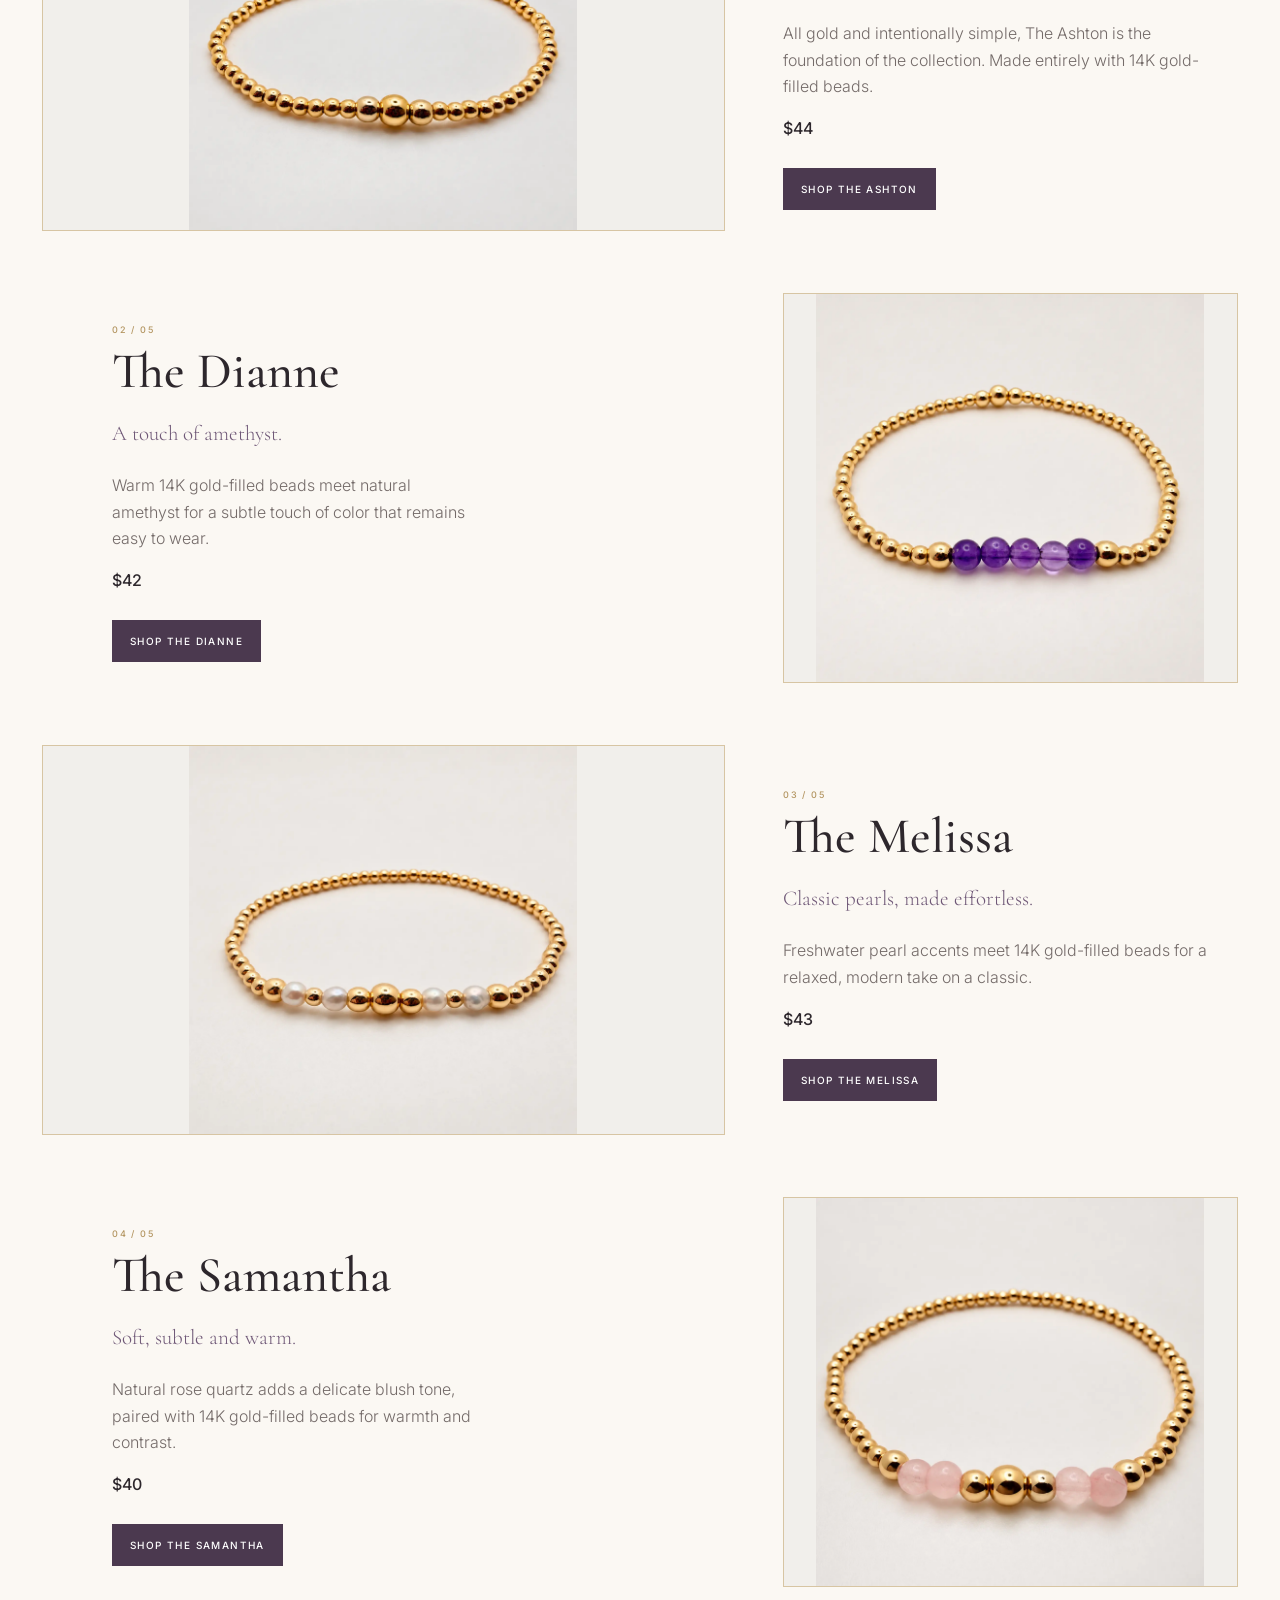
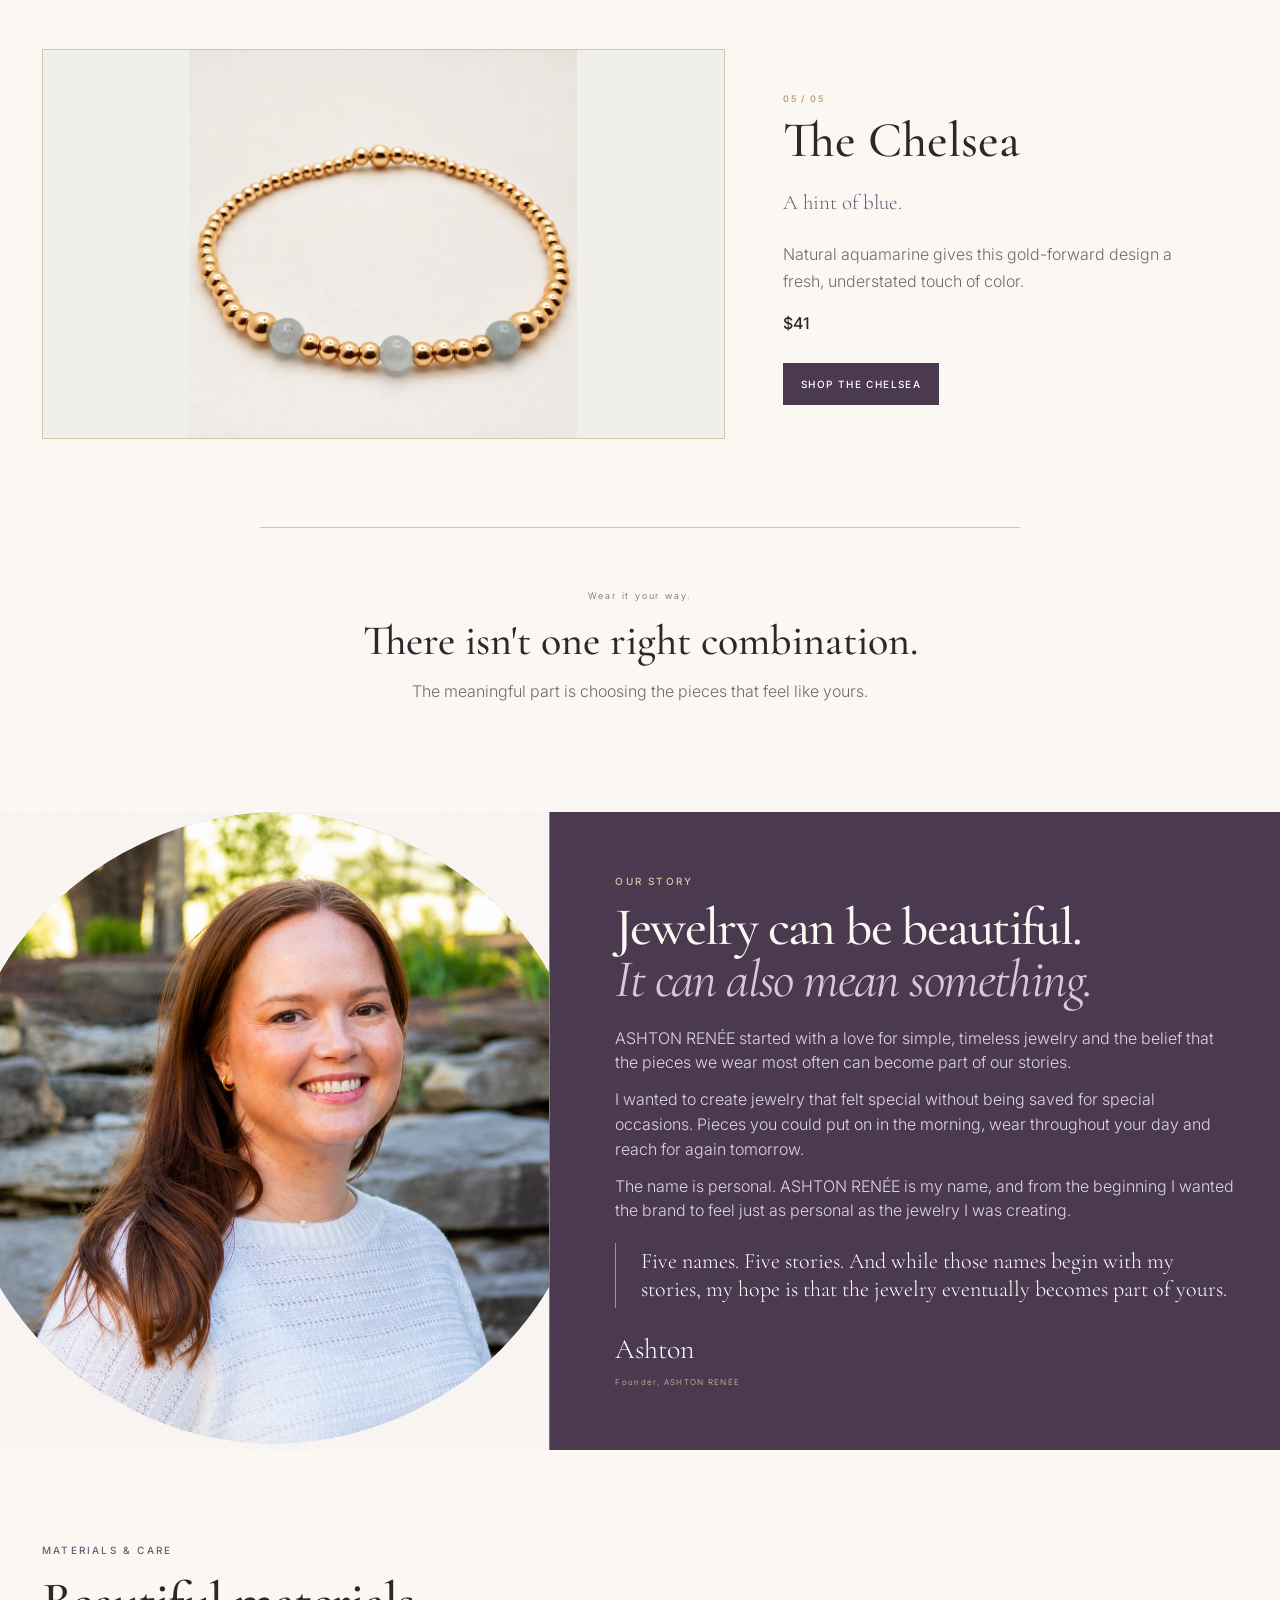
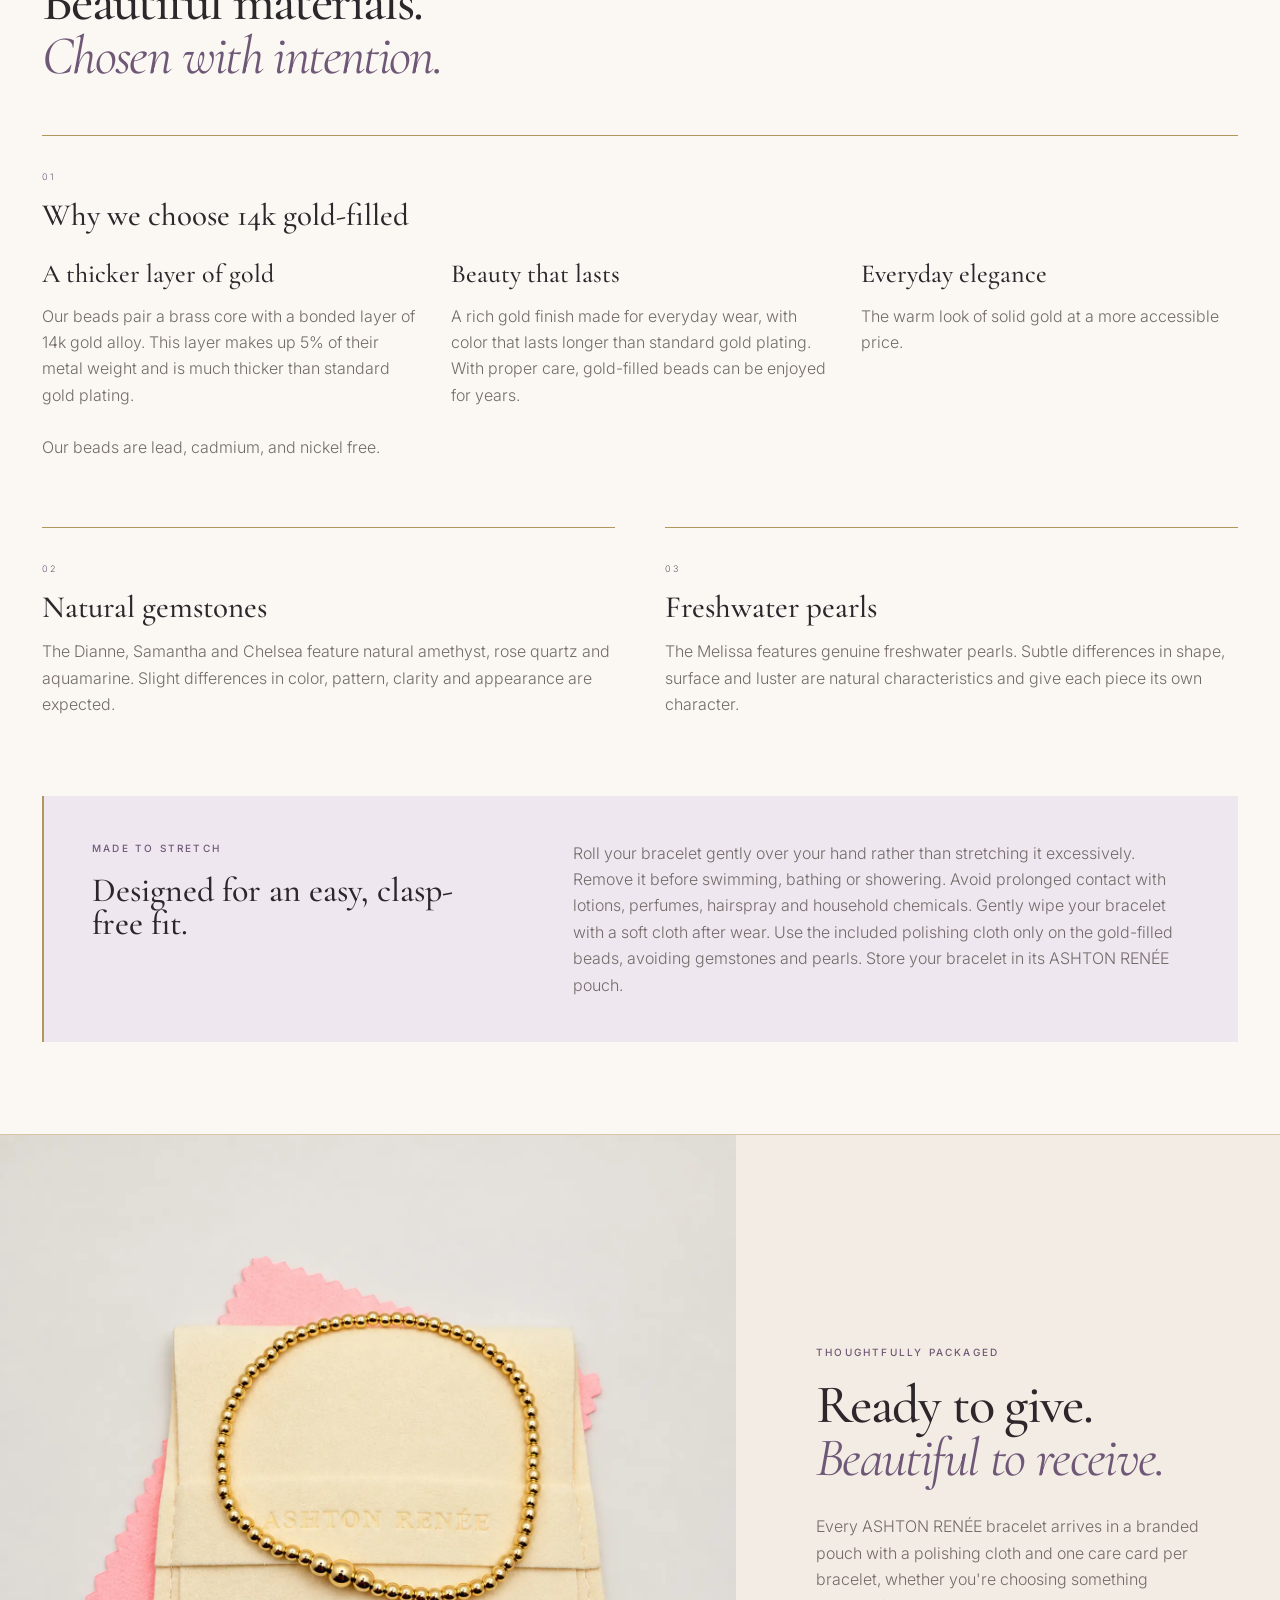
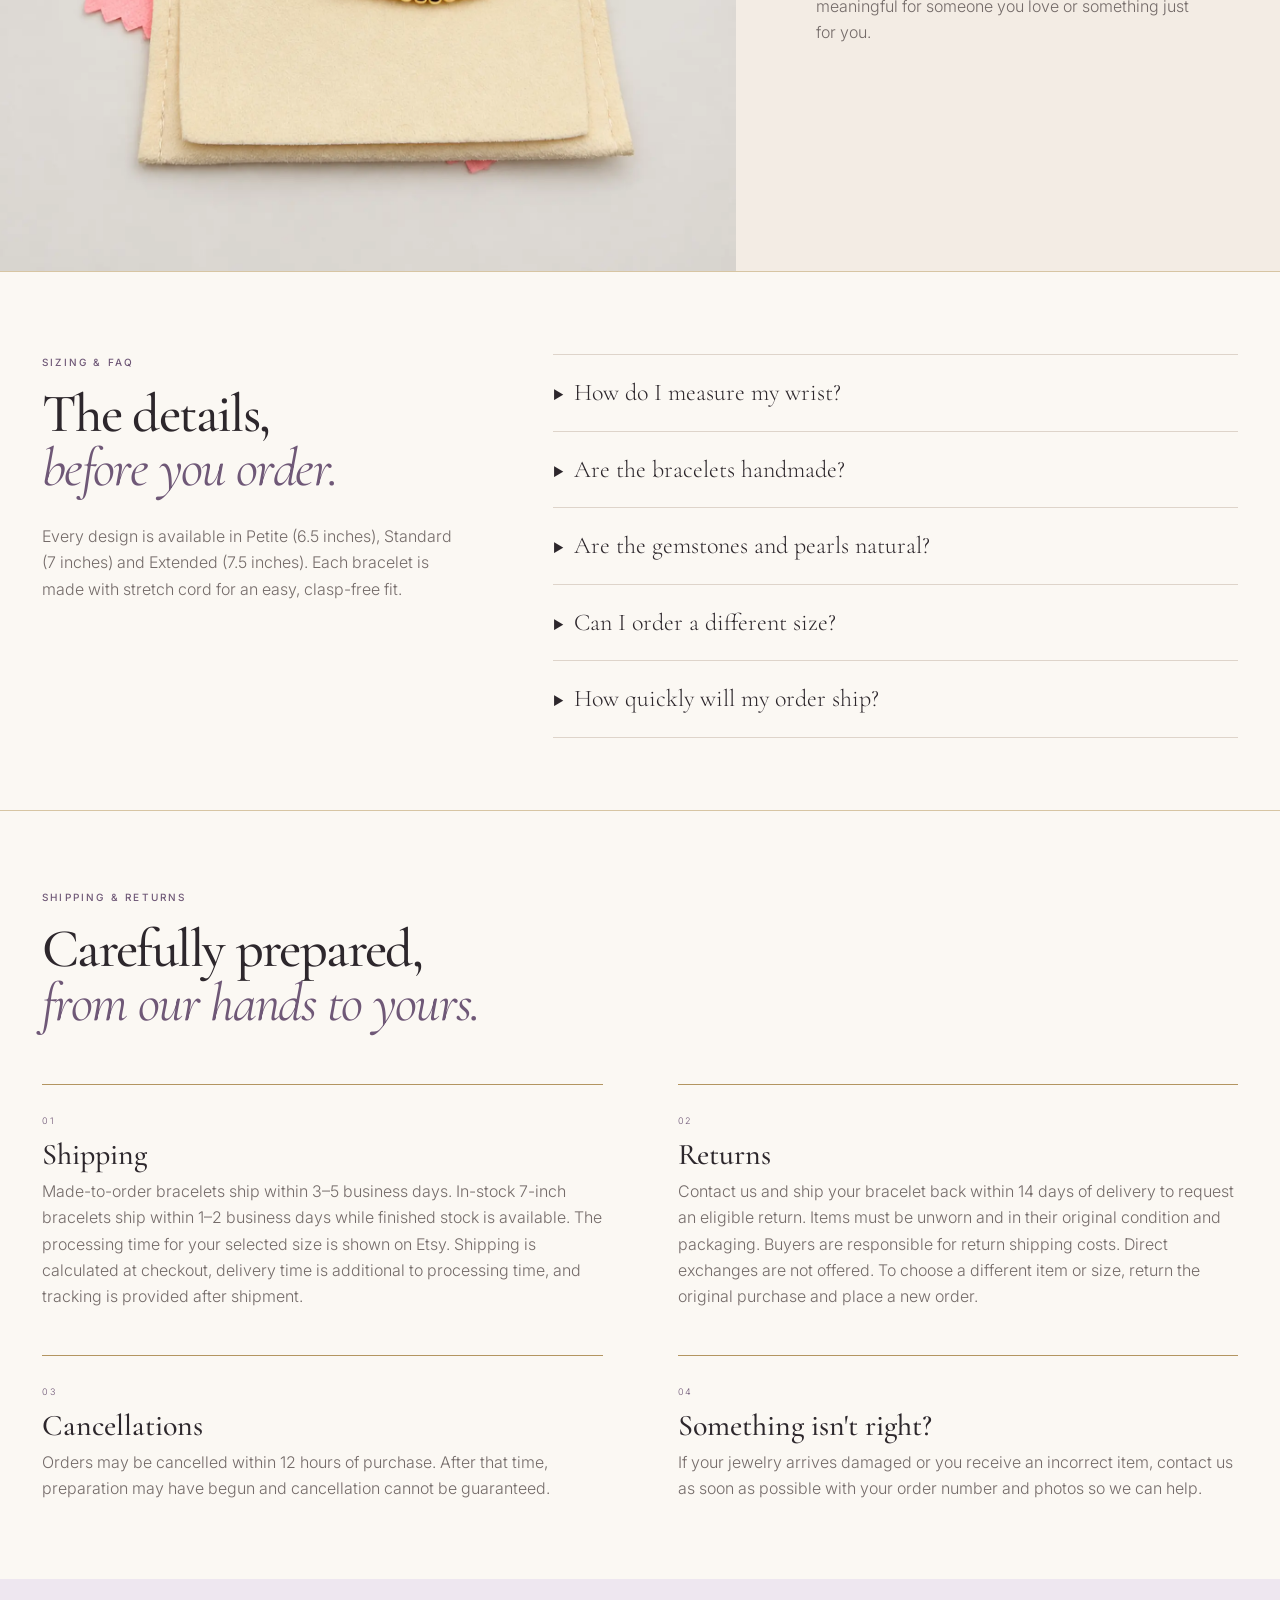
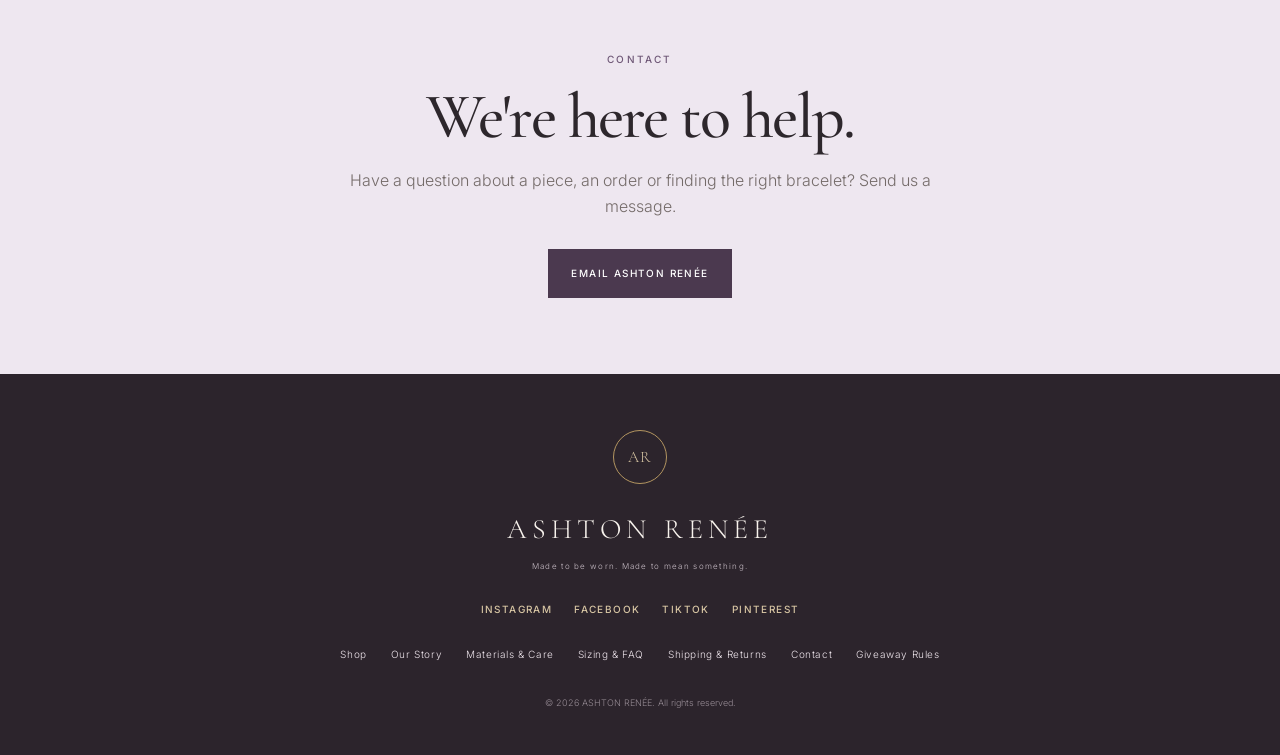
==== commit fec9fd87: "Link official giveaway rules from website footer" ====
--- a/index.html
+++ b/index.html
@@ -186,7 +186,7 @@
     <a href="https://www.tiktok.com/@ashtonreneejewelry" target="_blank" rel="noopener noreferrer">TikTok</a>
     <a href="https://www.pinterest.com/ashtonreneejewelry/" target="_blank" rel="noopener noreferrer">Pinterest</a>
   </div>
-  <nav><a href="https://ashtonreneejewelry.etsy.com" target="_blank" rel="noopener">Shop</a><a href="#story">Our Story</a><a href="#materials">Materials & Care</a><a href="#faq">Sizing & FAQ</a><a href="#shipping">Shipping & Returns</a><a href="#contact">Contact</a></nav>
+  <nav><a href="https://ashtonreneejewelry.etsy.com" target="_blank" rel="noopener">Shop</a><a href="#story">Our Story</a><a href="#materials">Materials & Care</a><a href="#faq">Sizing & FAQ</a><a href="#shipping">Shipping & Returns</a><a href="#contact">Contact</a><a href="/giveaway/">Giveaway Rules</a></nav>
   <p>© 2026 ASHTON RENÉE. All rights reserved.</p>
 </footer>
 <script src="/preview/script.js?v=20261002-countdown"></script>
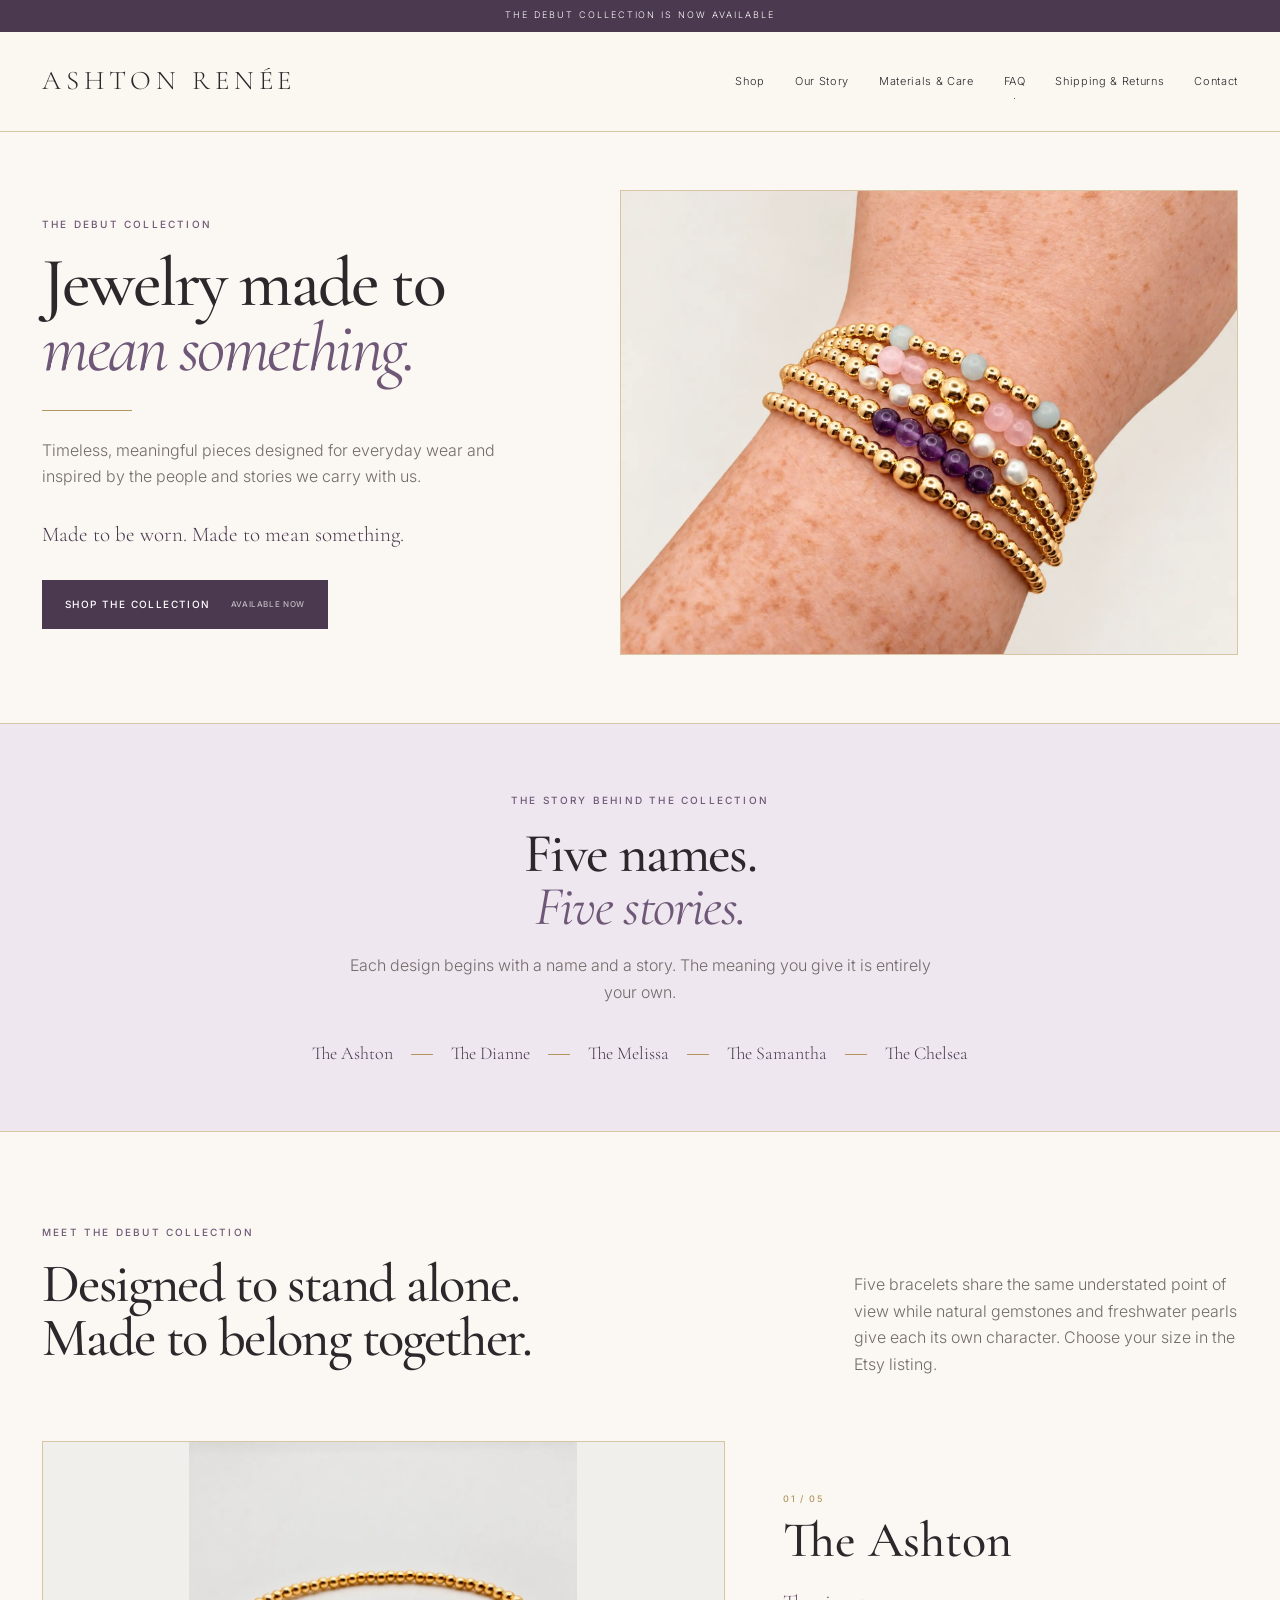
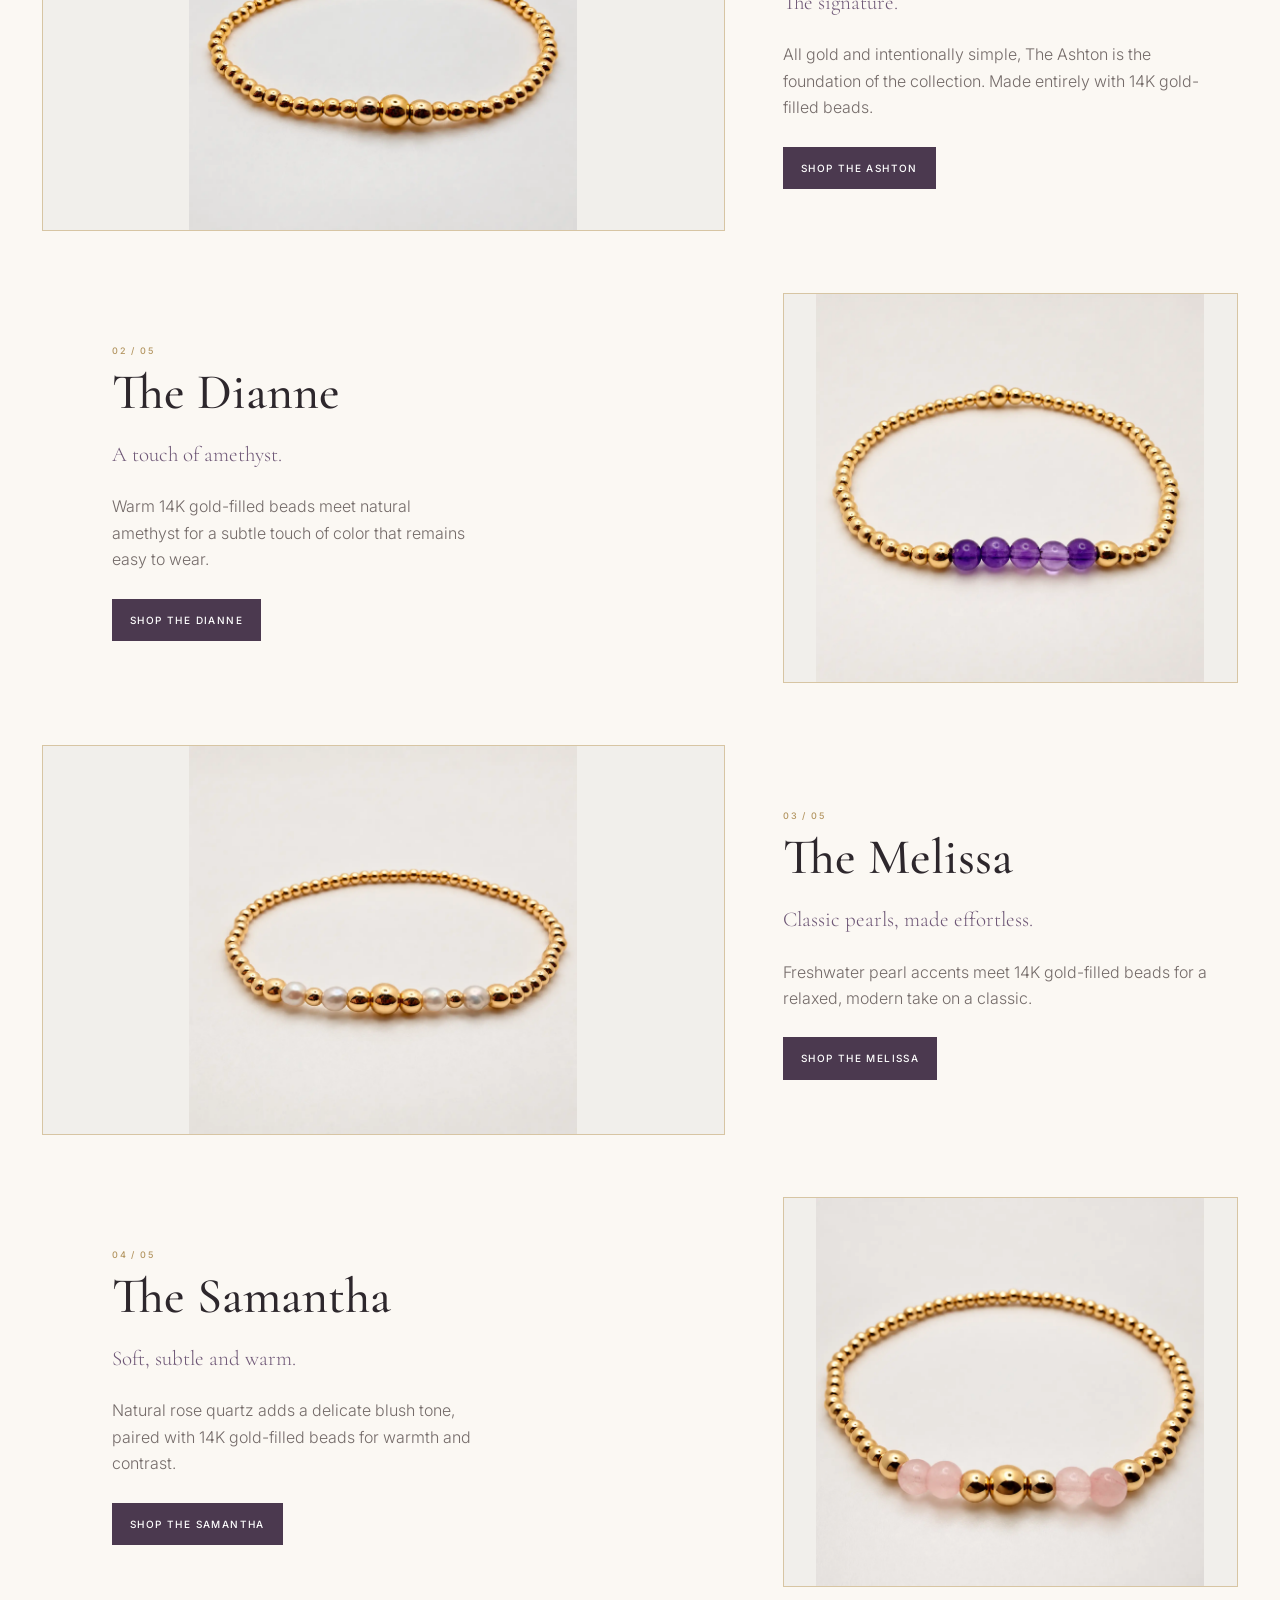
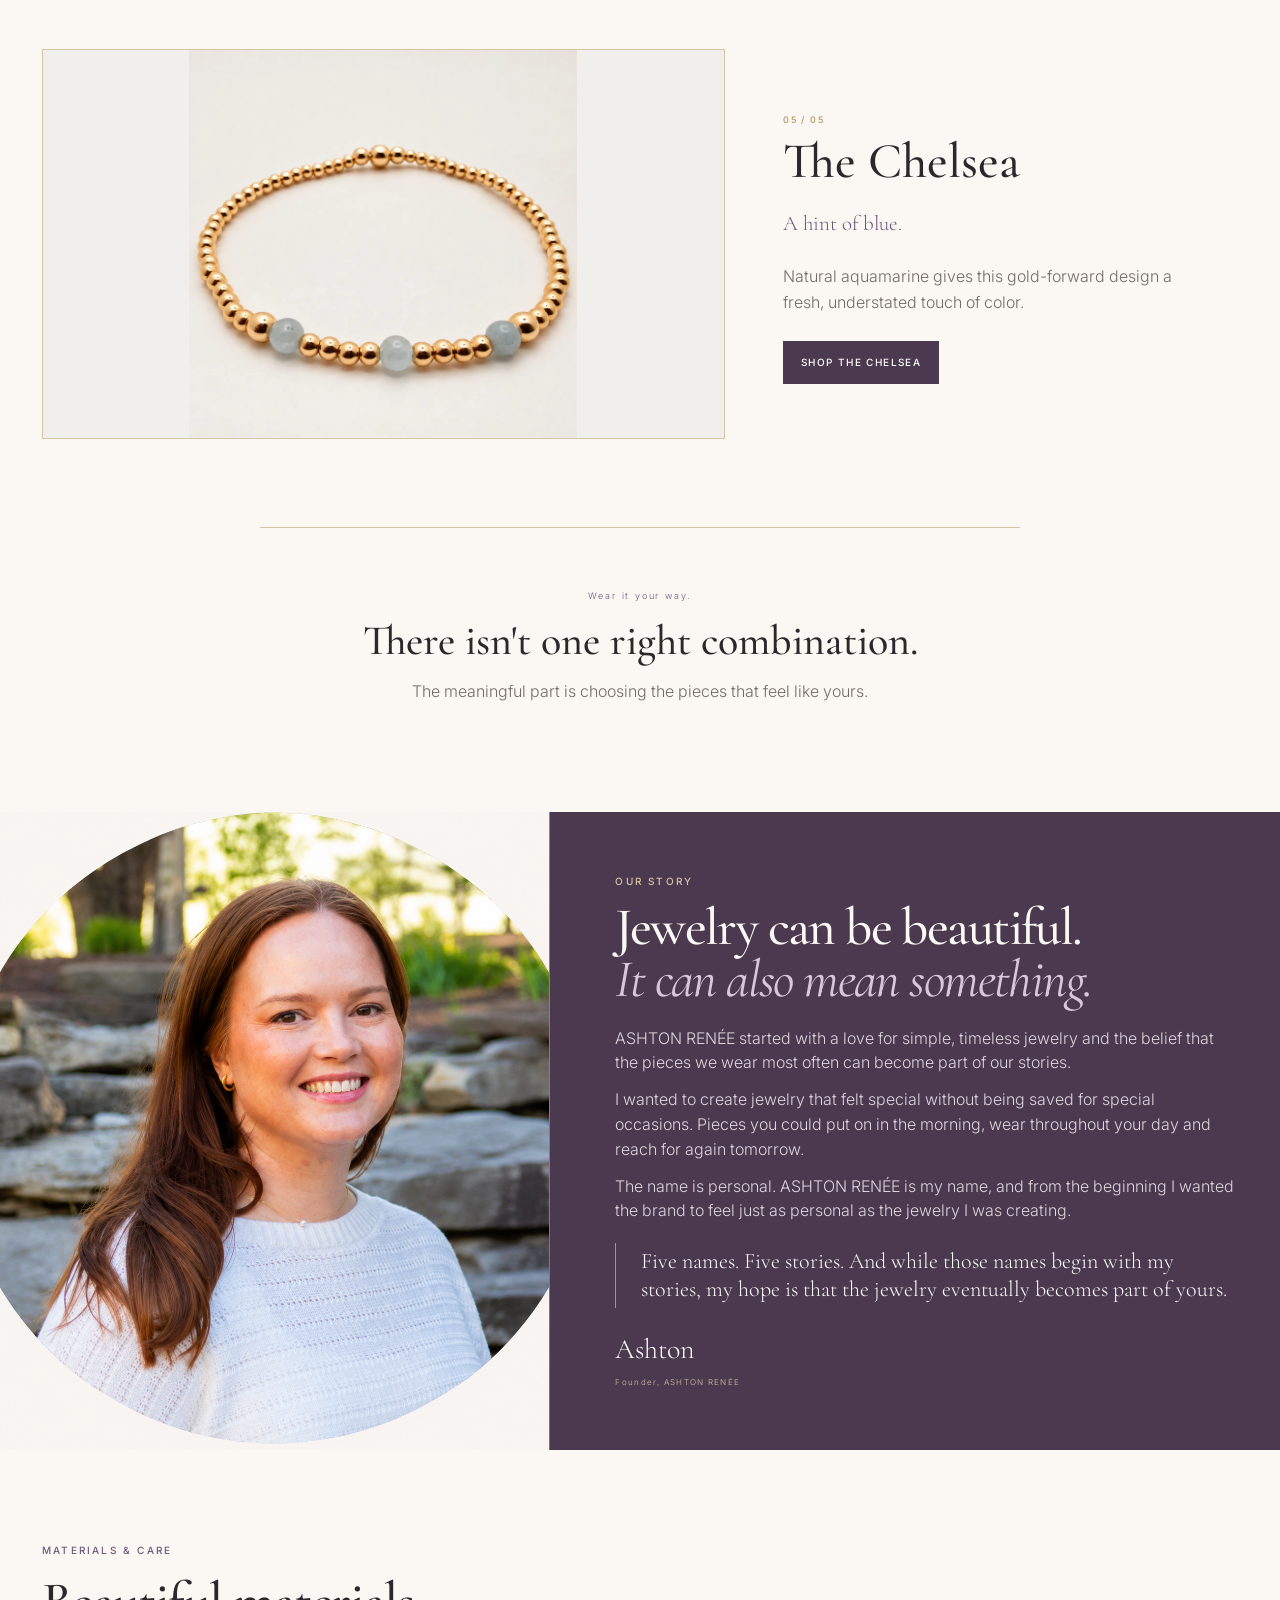
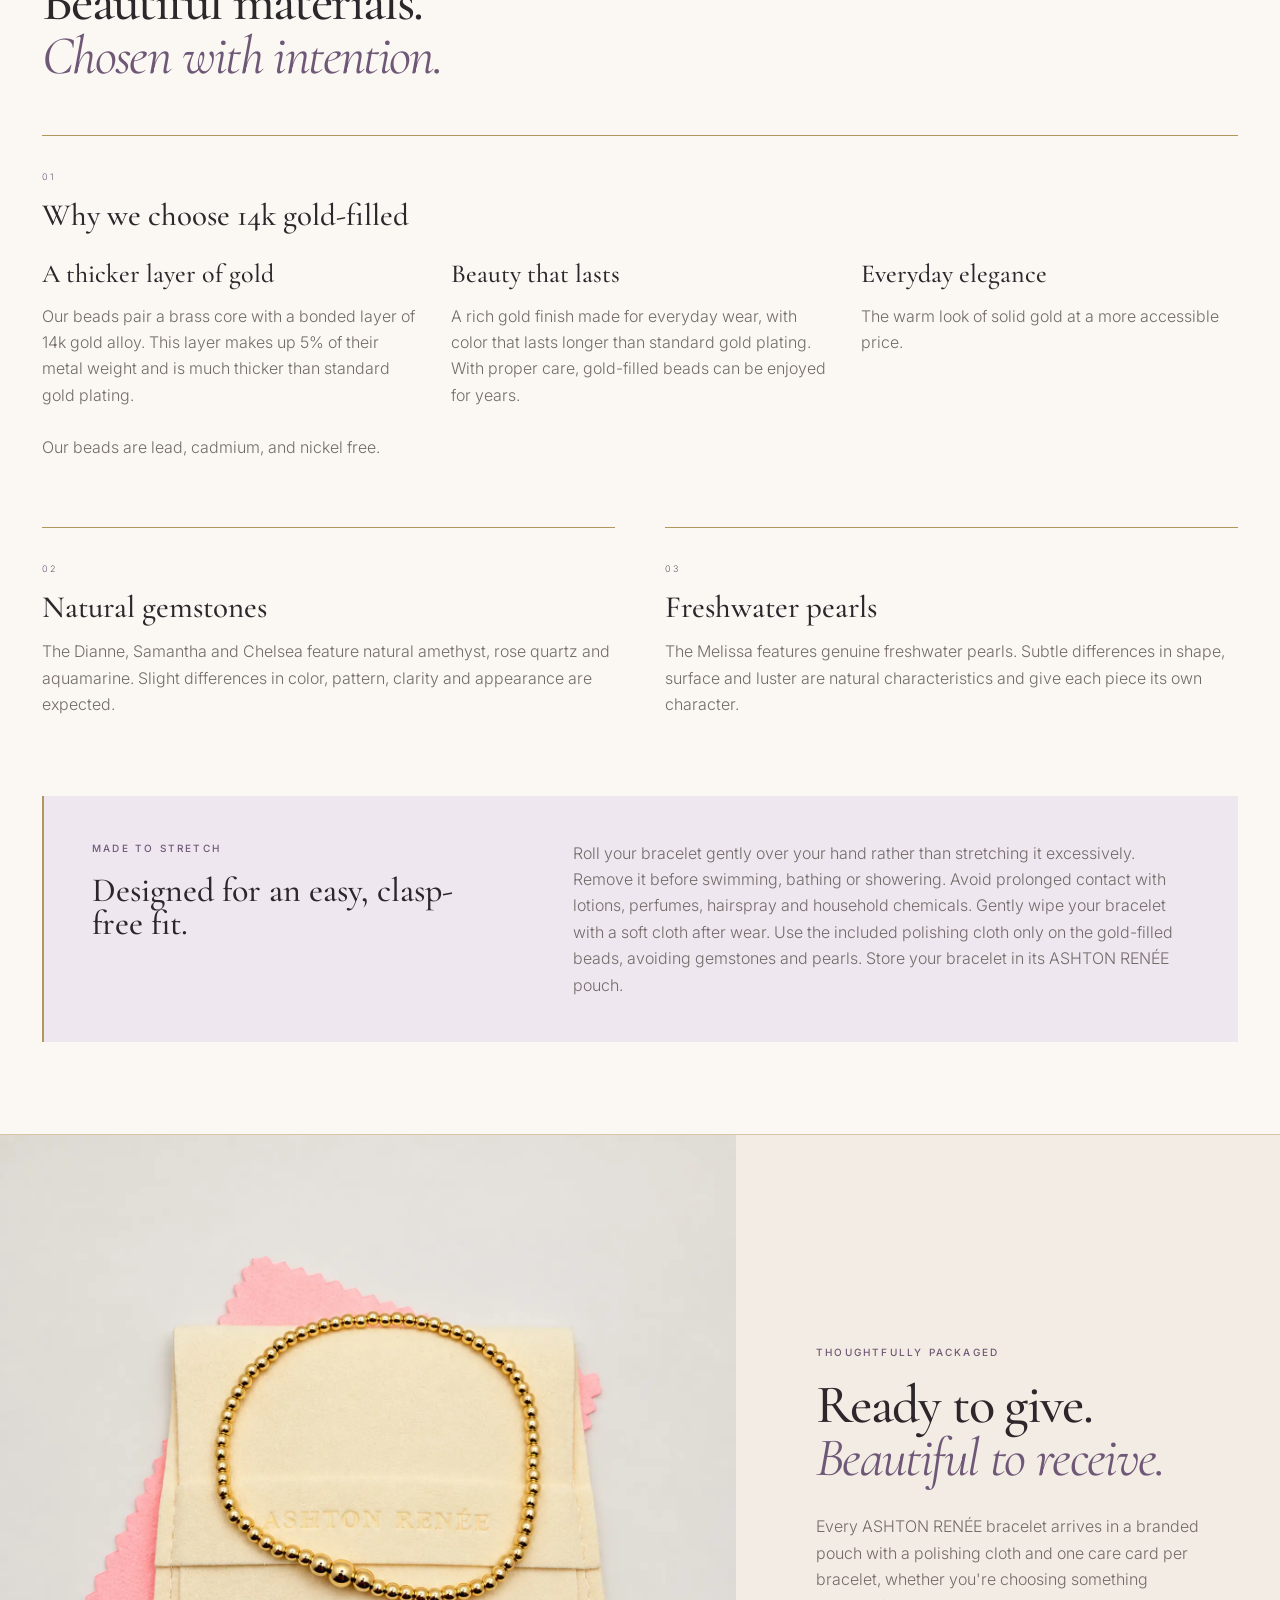
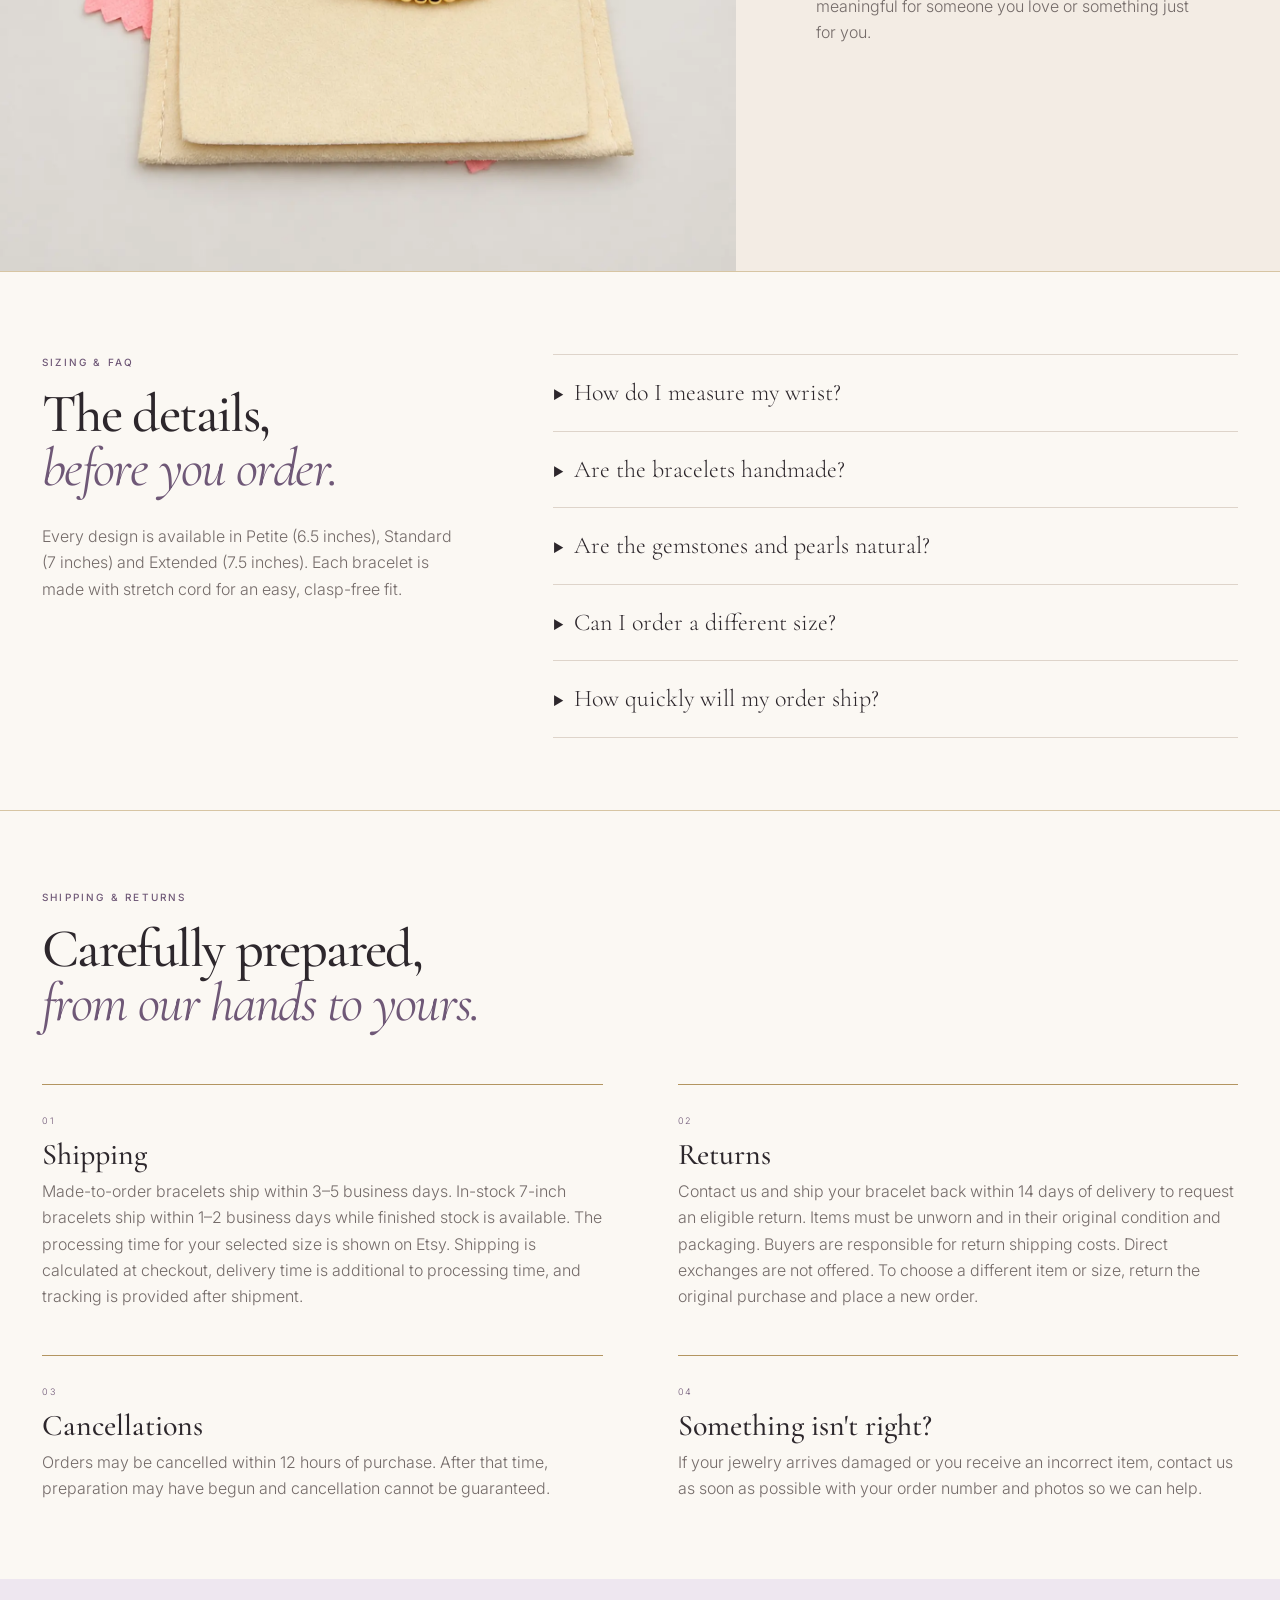
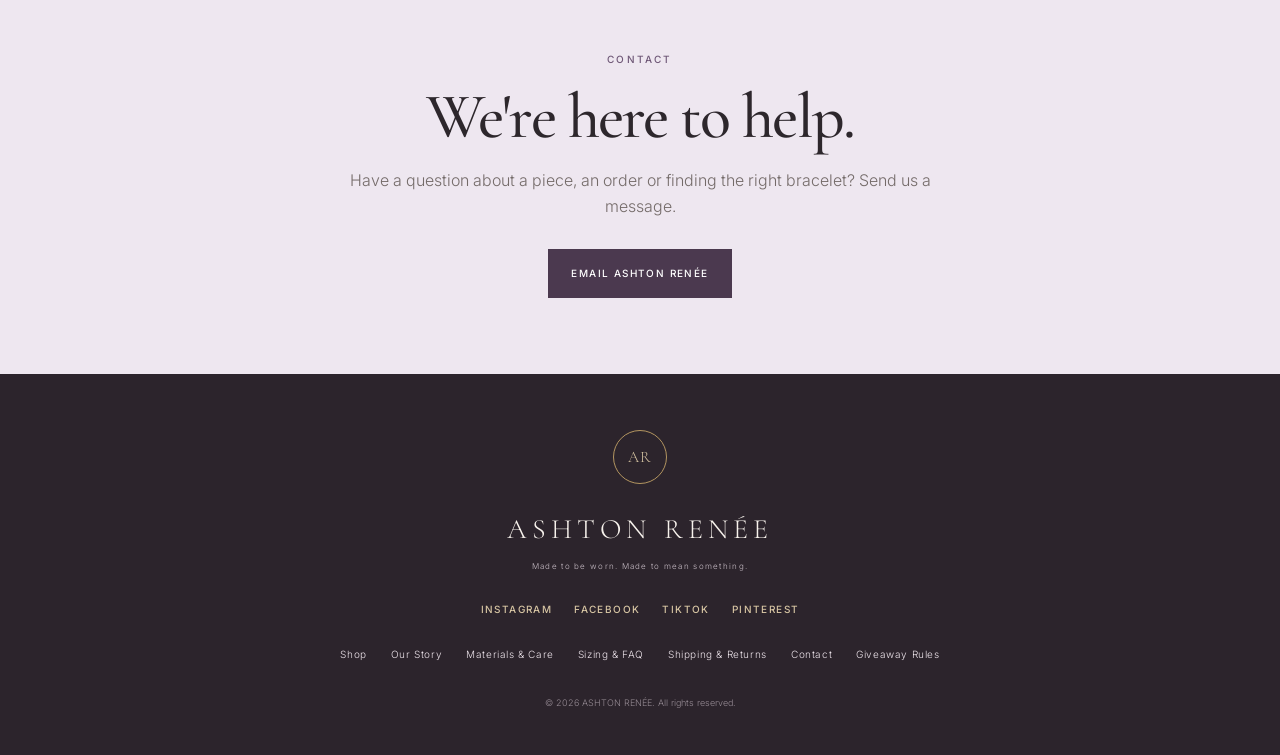
==== commit ca84719f: "Remove bracelet prices from homepage" ====
--- a/index.html
+++ b/index.html
@@ -79,33 +79,33 @@
   <section id="collection" class="collection section-pad">
     <div class="collection-heading">
       <div><p class="eyebrow">MEET THE DEBUT COLLECTION</p><h2>Designed to stand alone.<br>Made to belong together.</h2></div>
-      <p>Five bracelets share the same understated point of view while natural gemstones and freshwater pearls give each its own character. Prices shown are for one bracelet. Choose your size in the Etsy listing.</p>
+      <p>Five bracelets share the same understated point of view while natural gemstones and freshwater pearls give each its own character. Choose your size in the Etsy listing.</p>
     </div>
 
     <div class="collection-editorial">
       <article class="piece piece-wide">
         <div class="photo-stage"><img class="product-photo" src="/preview/the-ashton-final.webp" width="1600" height="1600" loading="lazy" decoding="async" alt="The Ashton stretch bracelet arranged in a circle, handcrafted with polished 14K gold-filled beads in graduated sizes"></div>
-        <div class="piece-copy"><p class="number">01 / 05</p><h3>The Ashton</h3><p class="piece-kicker">The signature.</p><p>All gold and intentionally simple, The Ashton is the foundation of the collection. Made entirely with 14K gold-filled beads.</p><p class="price">$44</p><a class="button product-button" data-listing="the-ashton" href="https://ashtonreneejewelry.etsy.com/listing/4570924601/14k-gold-filled-beaded-stretch-bracelet" target="_blank" rel="noopener">Shop The Ashton</a></div>
+        <div class="piece-copy"><p class="number">01 / 05</p><h3>The Ashton</h3><p class="piece-kicker">The signature.</p><p>All gold and intentionally simple, The Ashton is the foundation of the collection. Made entirely with 14K gold-filled beads.</p><a class="button product-button" data-listing="the-ashton" href="https://ashtonreneejewelry.etsy.com/listing/4570924601/14k-gold-filled-beaded-stretch-bracelet" target="_blank" rel="noopener">Shop The Ashton</a></div>
       </article>
 
       <article class="piece piece-reverse">
         <div class="photo-stage amethyst-stage"><img class="product-photo" src="/preview/the-dianne-final.webp" width="1600" height="1600" loading="lazy" decoding="async" alt="The Dianne stretch bracelet arranged in a circle, with five purple amethyst beads centered between polished 14K gold-filled beads"></div>
-        <div class="piece-copy"><p class="number">02 / 05</p><h3>The Dianne</h3><p class="piece-kicker">A touch of amethyst.</p><p>Warm 14K gold-filled beads meet natural amethyst for a subtle touch of color that remains easy to wear.</p><p class="price">$42</p><a class="button product-button" data-listing="the-dianne" href="https://ashtonreneejewelry.etsy.com/listing/4570940882/amethyst-and-14k-gold-filled-stretch" target="_blank" rel="noopener">Shop The Dianne</a></div>
+        <div class="piece-copy"><p class="number">02 / 05</p><h3>The Dianne</h3><p class="piece-kicker">A touch of amethyst.</p><p>Warm 14K gold-filled beads meet natural amethyst for a subtle touch of color that remains easy to wear.</p><a class="button product-button" data-listing="the-dianne" href="https://ashtonreneejewelry.etsy.com/listing/4570940882/amethyst-and-14k-gold-filled-stretch" target="_blank" rel="noopener">Shop The Dianne</a></div>
       </article>
 
       <article class="piece">
         <div class="photo-stage pearl-stage"><img class="product-photo" src="/preview/the-melissa-final.webp" width="1600" height="1600" loading="lazy" decoding="async" alt="The Melissa stretch bracelet arranged in a circle, with four freshwater pearls and polished 14K gold-filled beads"></div>
-        <div class="piece-copy"><p class="number">03 / 05</p><h3>The Melissa</h3><p class="piece-kicker">Classic pearls, made effortless.</p><p>Freshwater pearl accents meet 14K gold-filled beads for a relaxed, modern take on a classic.</p><p class="price">$43</p><a class="button product-button" data-listing="the-melissa" href="https://ashtonreneejewelry.etsy.com/listing/4570926229/freshwater-pearl-and-14k-gold-filled" target="_blank" rel="noopener">Shop The Melissa</a></div>
+        <div class="piece-copy"><p class="number">03 / 05</p><h3>The Melissa</h3><p class="piece-kicker">Classic pearls, made effortless.</p><p>Freshwater pearl accents meet 14K gold-filled beads for a relaxed, modern take on a classic.</p><a class="button product-button" data-listing="the-melissa" href="https://ashtonreneejewelry.etsy.com/listing/4570926229/freshwater-pearl-and-14k-gold-filled" target="_blank" rel="noopener">Shop The Melissa</a></div>
       </article>
 
       <article class="piece piece-reverse">
         <div class="photo-stage rose-stage"><img class="product-photo" src="/preview/the-samantha-final.webp" width="1600" height="1600" loading="lazy" decoding="async" alt="The Samantha stretch bracelet arranged in a circle, with four pale pink rose quartz beads surrounding a graduated 14K gold-filled bead center"></div>
-        <div class="piece-copy"><p class="number">04 / 05</p><h3>The Samantha</h3><p class="piece-kicker">Soft, subtle and warm.</p><p>Natural rose quartz adds a delicate blush tone, paired with 14K gold-filled beads for warmth and contrast.</p><p class="price">$40</p><a class="button product-button" data-listing="the-samantha" href="https://ashtonreneejewelry.etsy.com/listing/4570926727/rose-quartz-and-14k-gold-filled-stretch" target="_blank" rel="noopener">Shop The Samantha</a></div>
+        <div class="piece-copy"><p class="number">04 / 05</p><h3>The Samantha</h3><p class="piece-kicker">Soft, subtle and warm.</p><p>Natural rose quartz adds a delicate blush tone, paired with 14K gold-filled beads for warmth and contrast.</p><a class="button product-button" data-listing="the-samantha" href="https://ashtonreneejewelry.etsy.com/listing/4570926727/rose-quartz-and-14k-gold-filled-stretch" target="_blank" rel="noopener">Shop The Samantha</a></div>
       </article>
 
       <article class="piece">
         <div class="photo-stage aqua-stage"><img class="product-photo" src="/preview/the-chelsea-final.webp" width="1600" height="1600" loading="lazy" decoding="async" alt="The Chelsea stretch bracelet arranged in a circle, with three pale blue aquamarine beads and polished 14K gold-filled beads"></div>
-        <div class="piece-copy"><p class="number">05 / 05</p><h3>The Chelsea</h3><p class="piece-kicker">A hint of blue.</p><p>Natural aquamarine gives this gold-forward design a fresh, understated touch of color.</p><p class="price">$41</p><a class="button product-button" data-listing="the-chelsea" href="https://ashtonreneejewelry.etsy.com/listing/4570942036/aquamarine-and-14k-gold-filled-stretch" target="_blank" rel="noopener">Shop The Chelsea</a></div>
+        <div class="piece-copy"><p class="number">05 / 05</p><h3>The Chelsea</h3><p class="piece-kicker">A hint of blue.</p><p>Natural aquamarine gives this gold-forward design a fresh, understated touch of color.</p><a class="button product-button" data-listing="the-chelsea" href="https://ashtonreneejewelry.etsy.com/listing/4570942036/aquamarine-and-14k-gold-filled-stretch" target="_blank" rel="noopener">Shop The Chelsea</a></div>
       </article>
     </div>
 
@@ -154,7 +154,7 @@
       <details><summary>How do I measure my wrist?</summary><p>Wrap a flexible measuring tape snugly around your wrist where you normally wear a bracelet. If you don't have one, use string, mark where the ends meet and measure it against a ruler. Allow extra room for your preferred fit. Listed sizes are bracelet measurements, not wrist measurements.</p></details>
       <details><summary>Are the bracelets handmade?</summary><p>Yes. Each bracelet is assembled by hand in small quantities and individually inspected before packaging.</p></details>
       <details><summary>Are the gemstones and pearls natural?</summary><p>The Dianne, Samantha and Chelsea use natural gemstones, and The Melissa uses genuine freshwater pearls. Natural variation is expected.</p></details>
-      <details><summary>Can I order a different size?</summary><p>Choose Petite (6.5 inches), Standard (7 inches) or Extended (7.5 inches) in the Etsy listing before checkout. All three sizes are the same price for each design. Sizes outside these options and personalized designs are not currently offered. Stretch cord makes the bracelet easy to put on, but does not make its size adjustable.</p></details>
+      <details><summary>Can I order a different size?</summary><p>Choose Petite (6.5 inches), Standard (7 inches) or Extended (7.5 inches) in the Etsy listing before checkout. Sizes outside these options and personalized designs are not currently offered. Stretch cord makes the bracelet easy to put on, but does not make its size adjustable.</p></details>
       <details><summary>How quickly will my order ship?</summary><p>Made-to-order bracelets ship within 3–5 business days. In-stock 7-inch bracelets ship within 1–2 business days while finished stock is available. Check the processing time and estimated delivery date for your selected size on Etsy before checkout. Shipping is calculated at checkout, and delivery time is additional to processing time.</p></details>
     </div>
   </section>
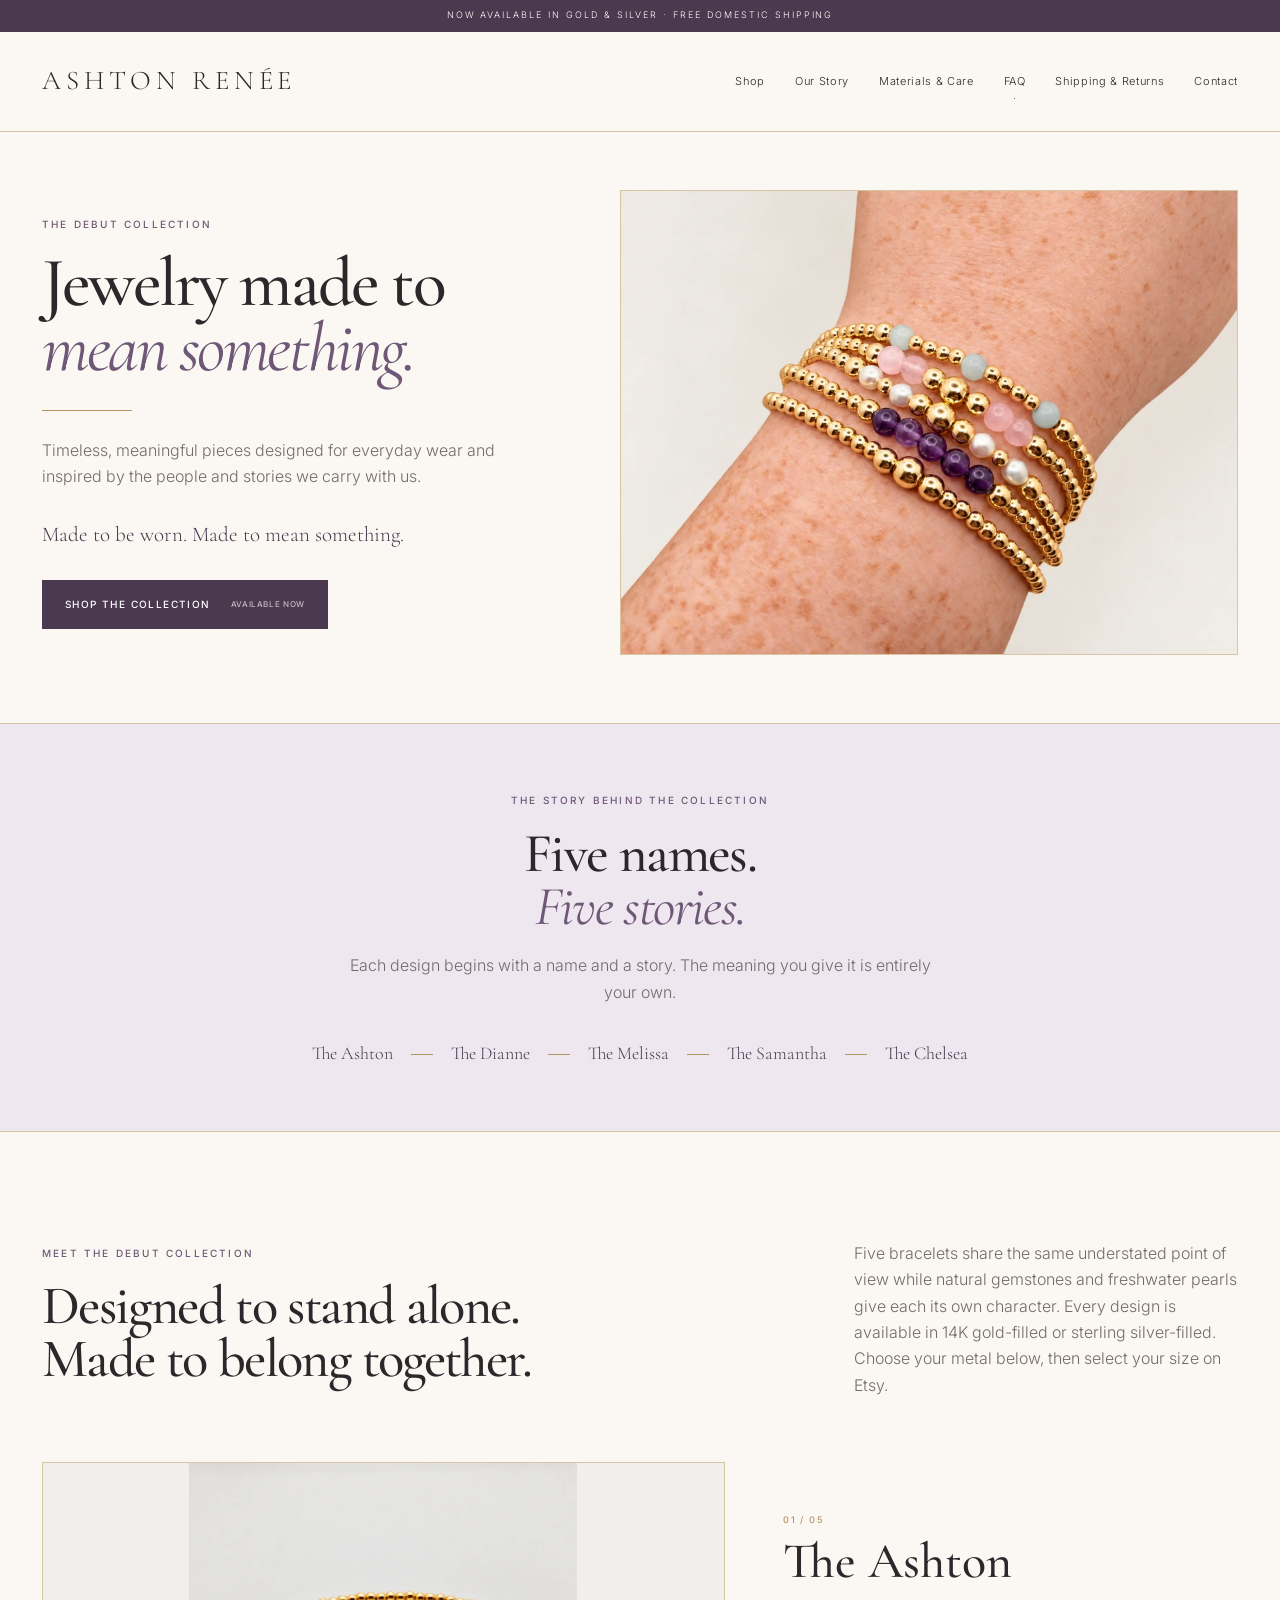
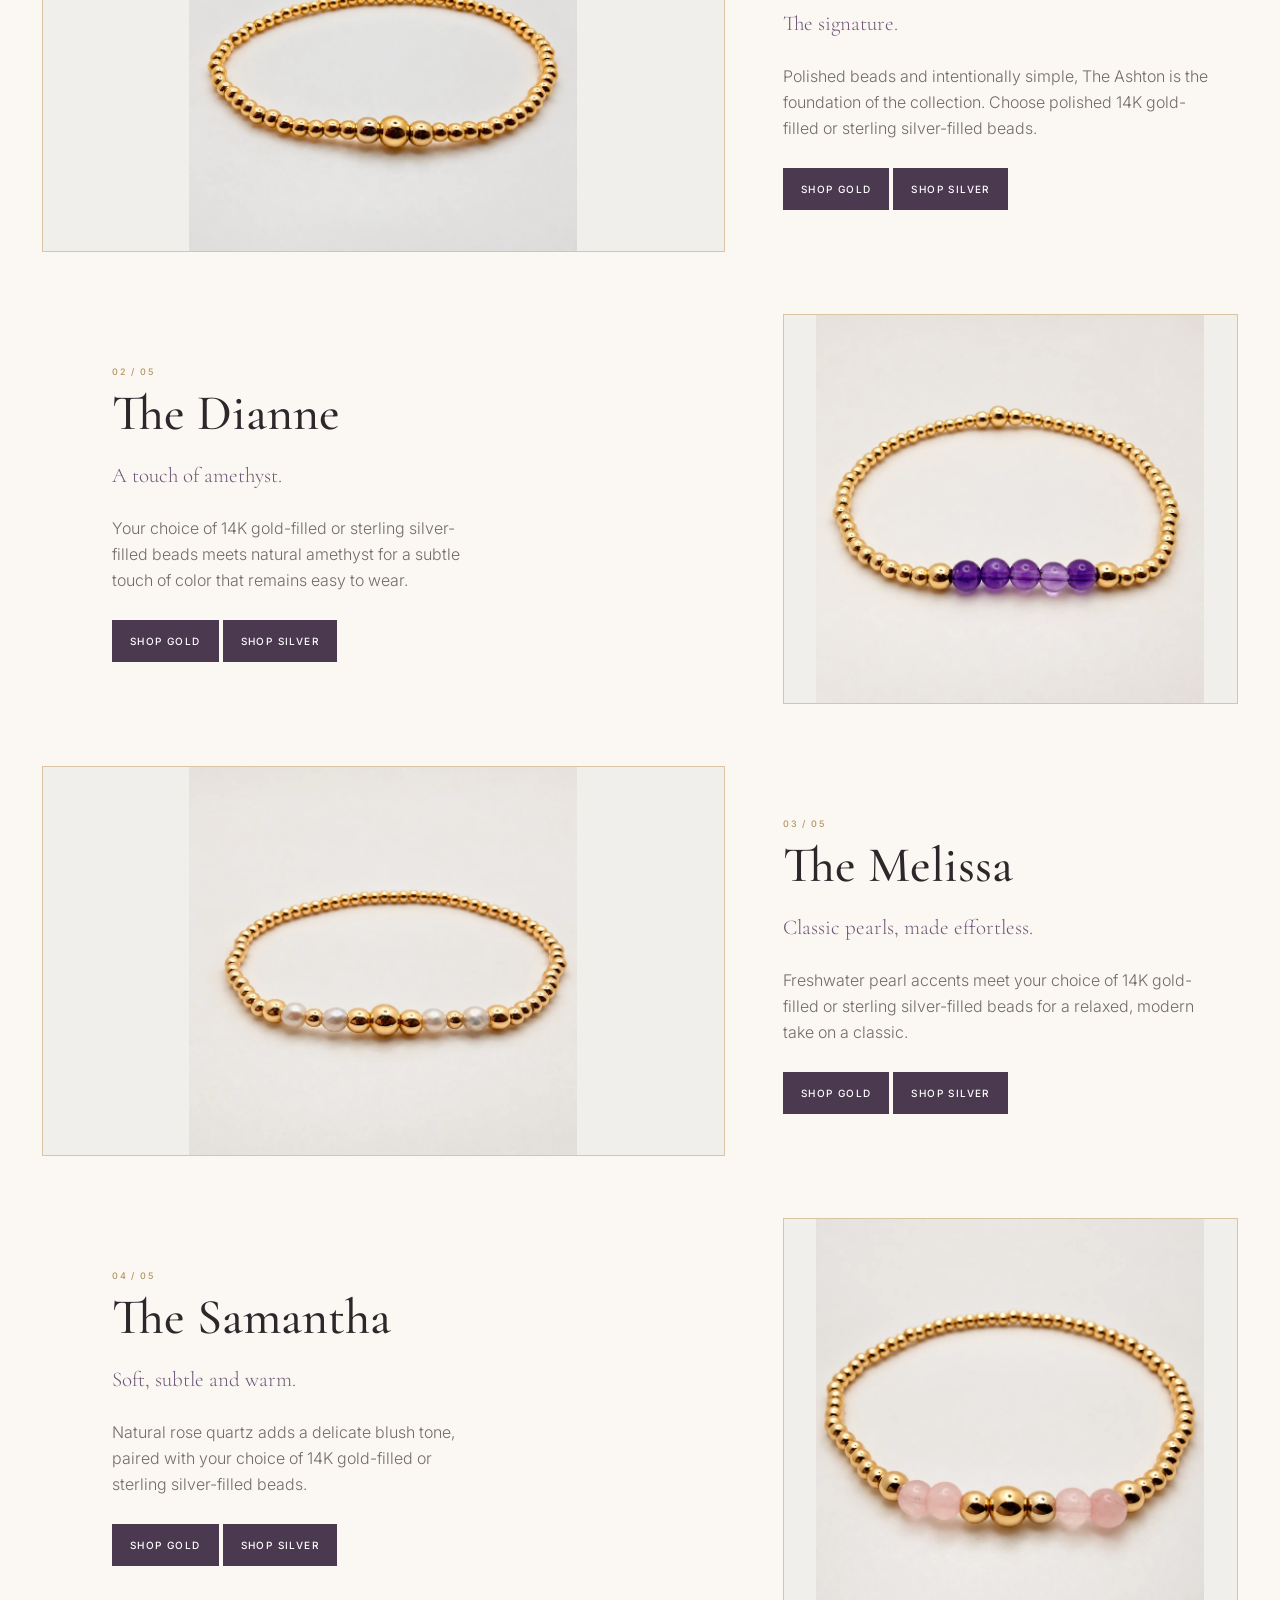
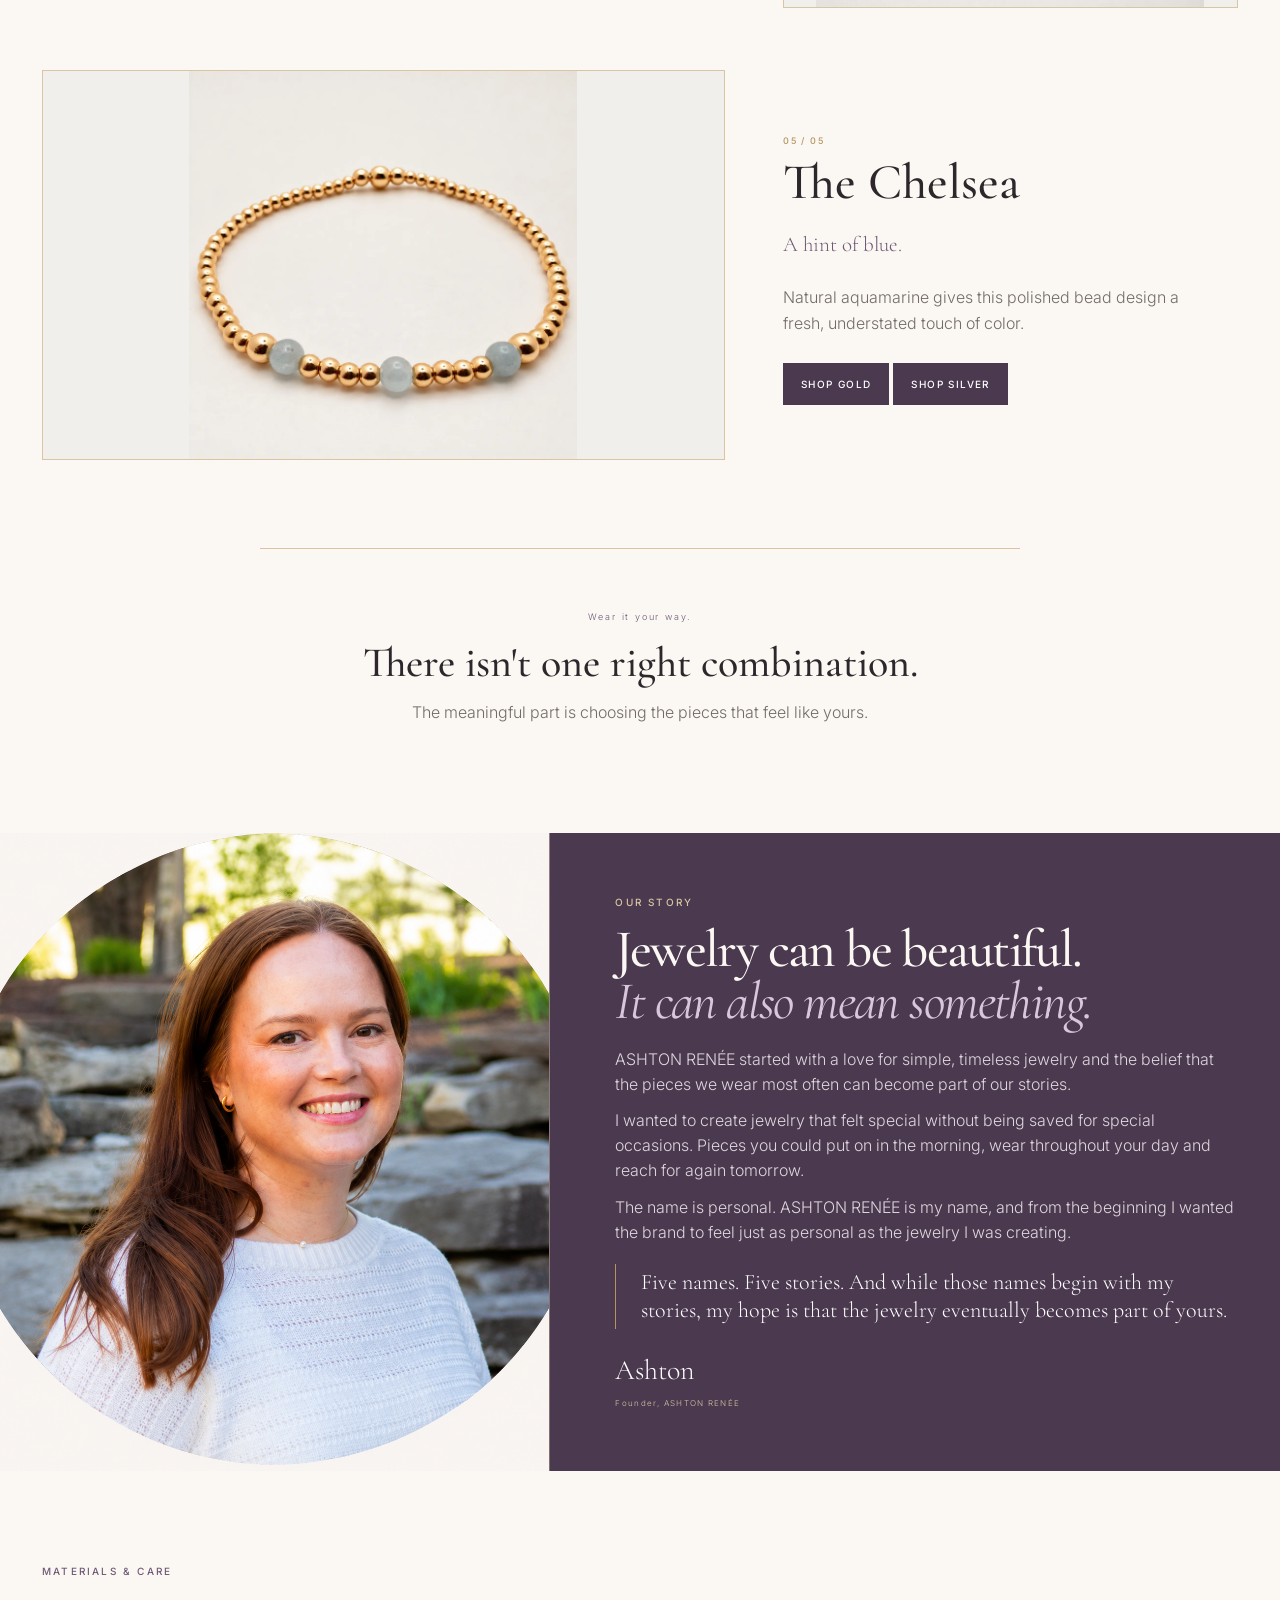
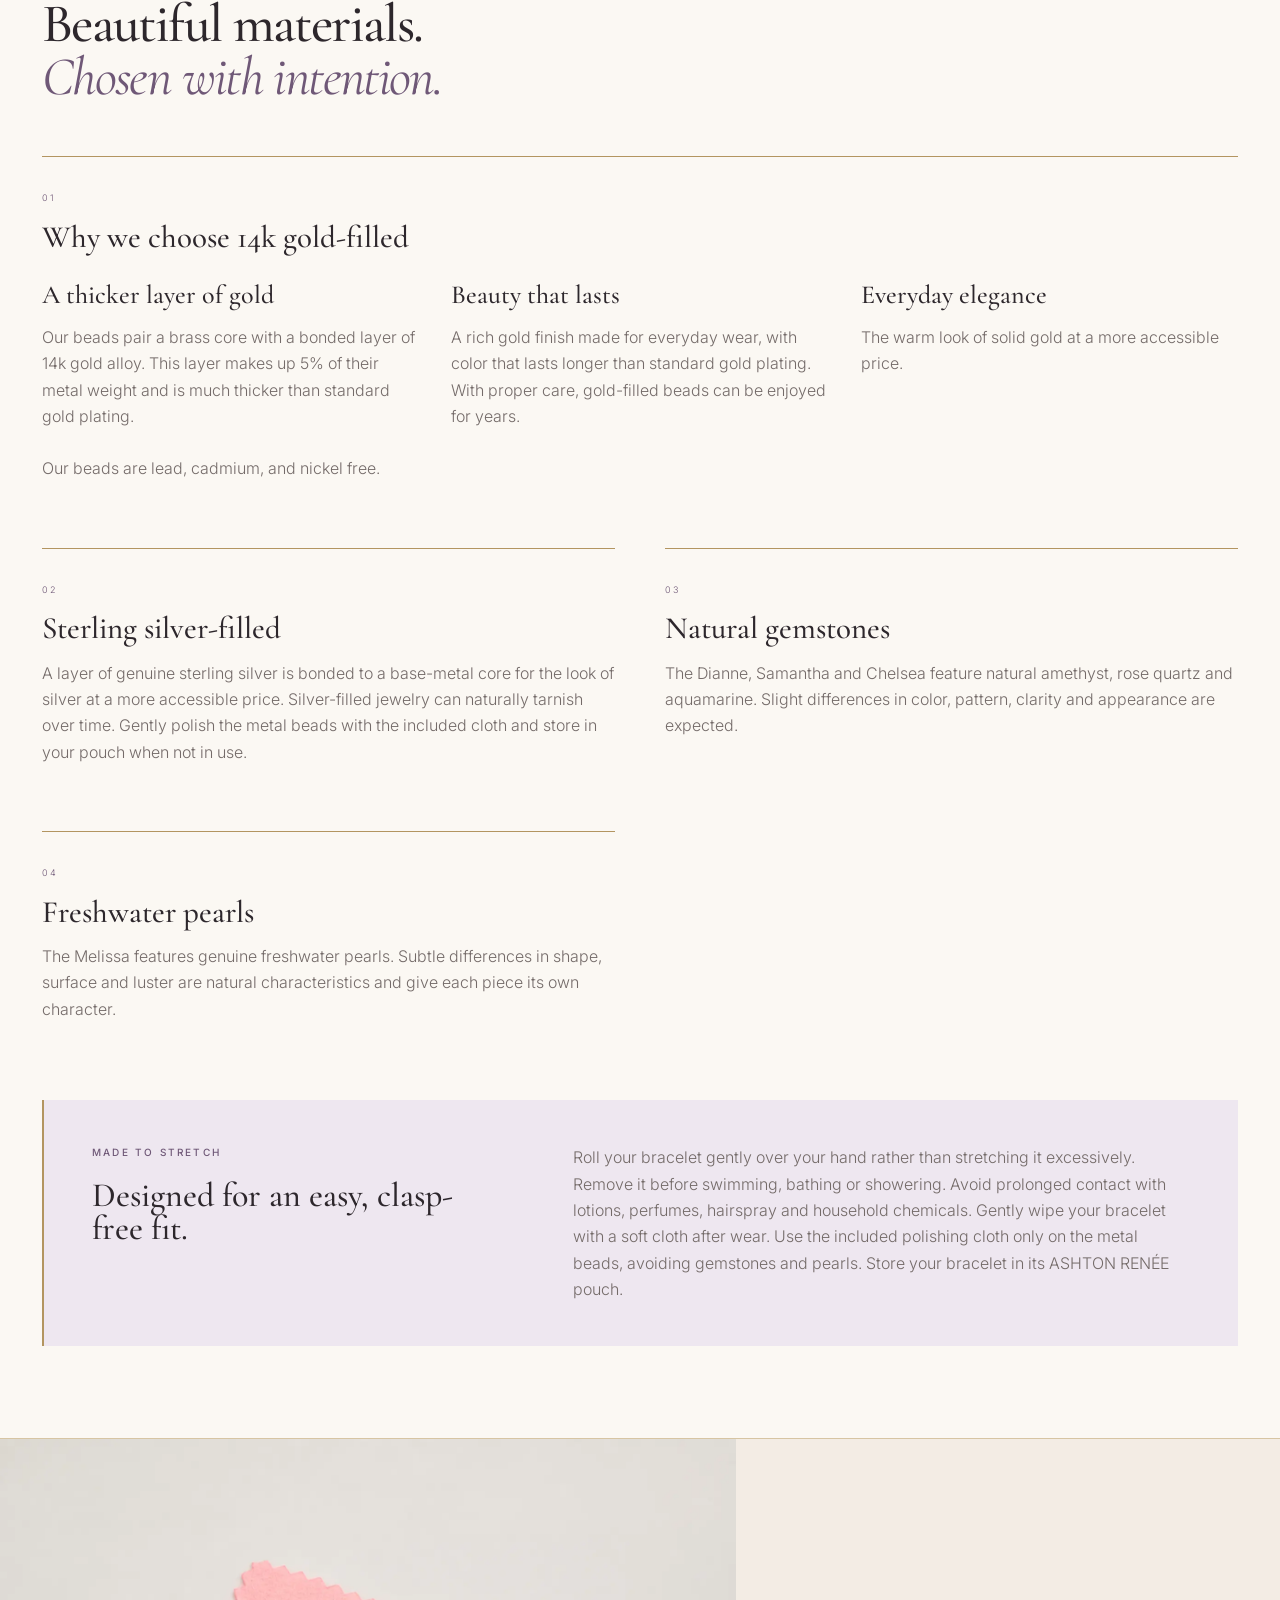
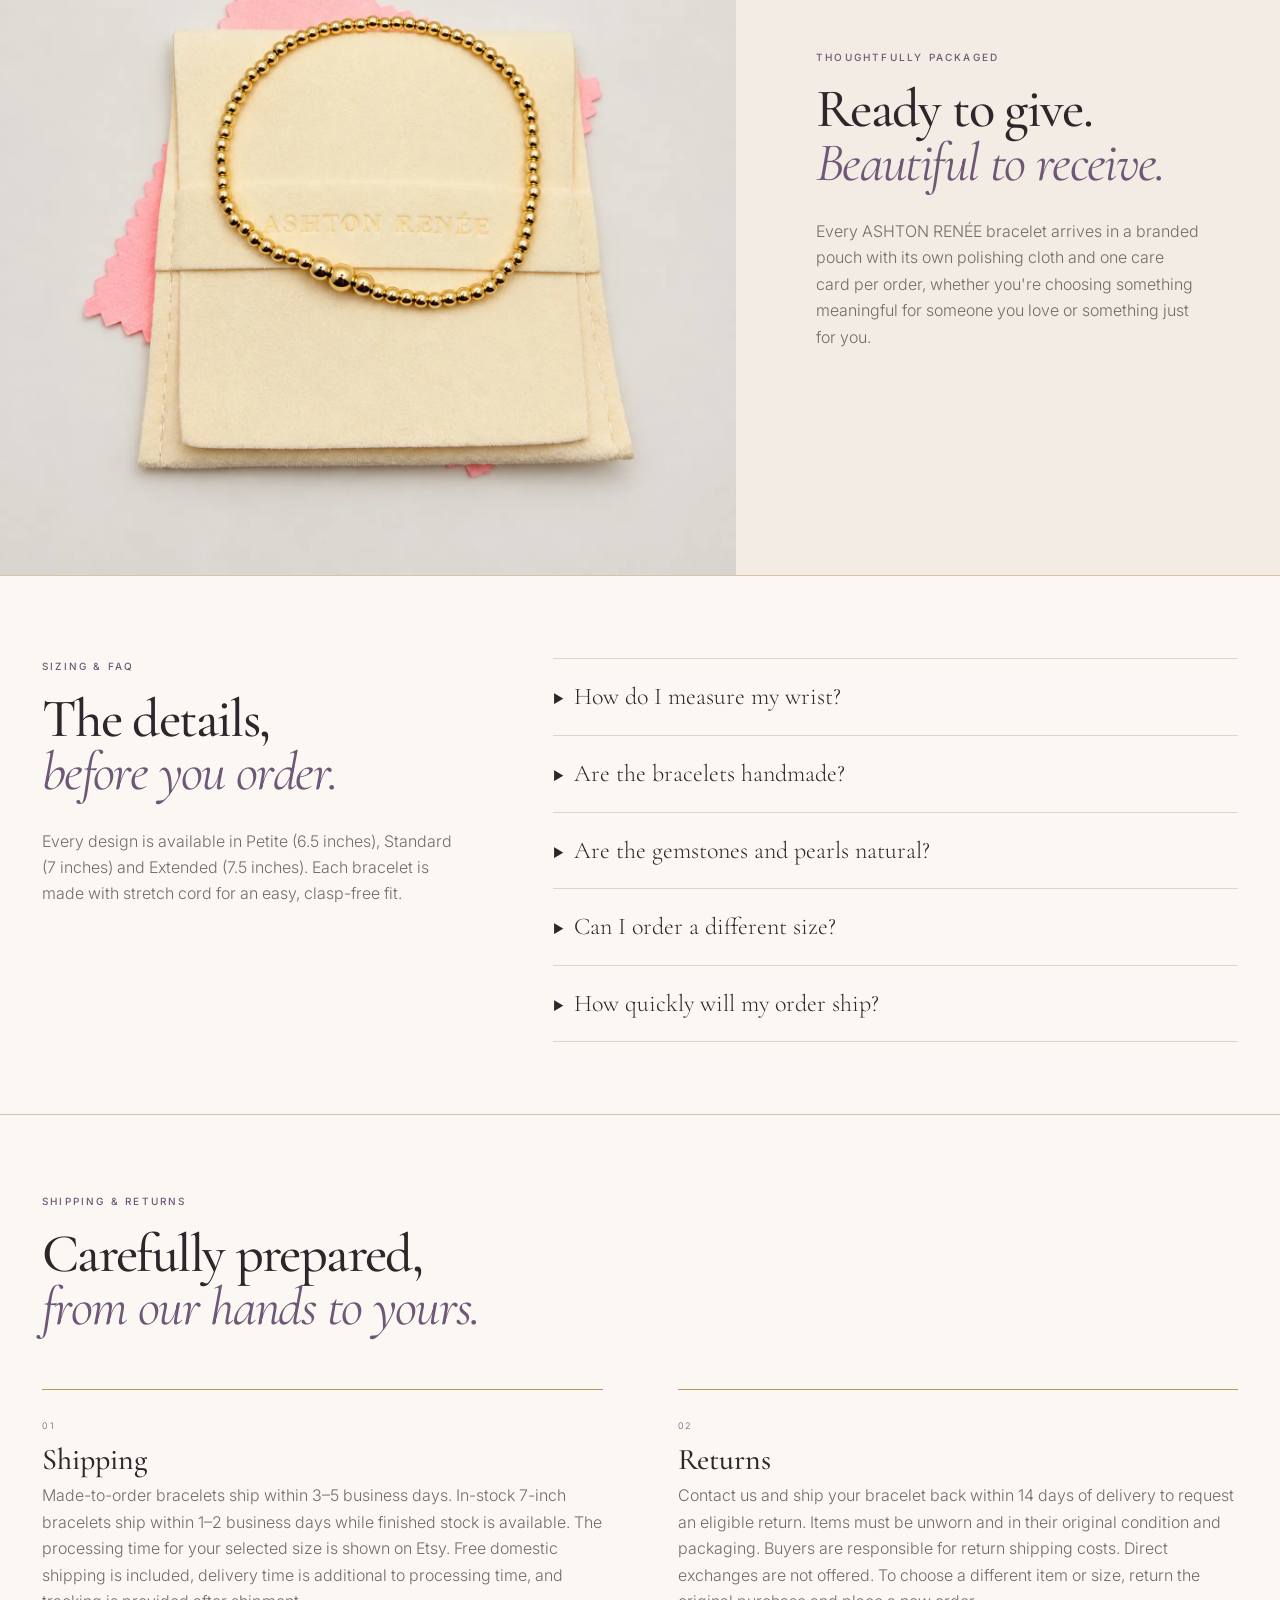
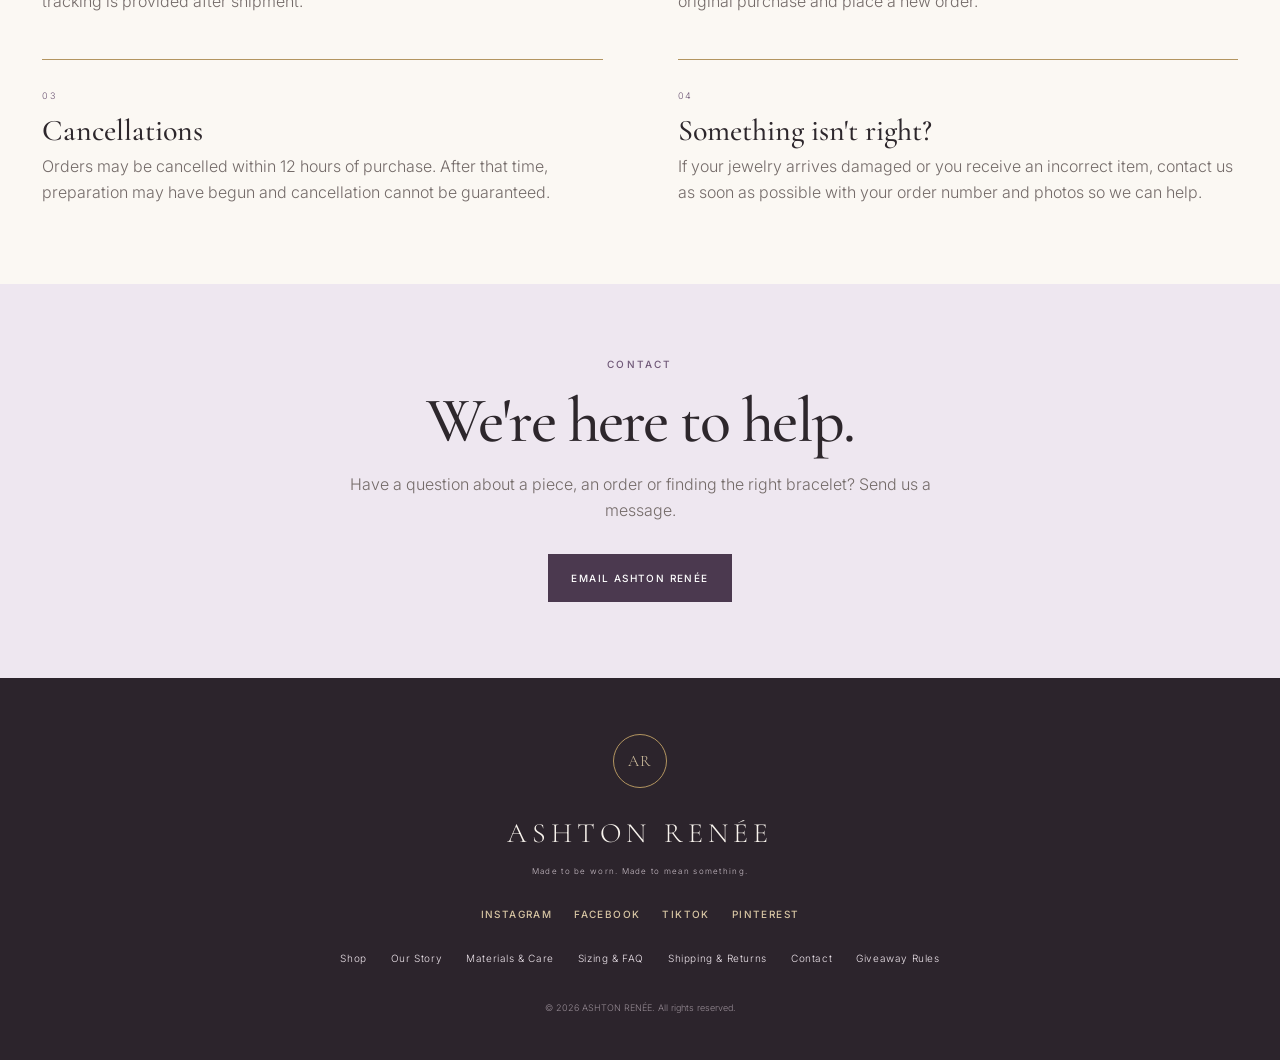
==== commit 8b9b7622: "Launch silver collection and free domestic shipping" ====
--- a/index.html
+++ b/index.html
@@ -18,7 +18,7 @@
   <meta property="og:type" content="website">
   <meta property="og:site_name" content="ASHTON RENÉE">
   <meta property="og:title" content="ASHTON RENÉE | Shop the Debut Collection">
-  <meta property="og:description" content="Shop five meaningful bracelets handcrafted with natural gemstones, freshwater pearls, and 14K gold-filled beads.">
+  <meta property="og:description" content="Shop five meaningful bracelet designs in 14K gold-filled or sterling silver-filled, with natural gemstones and freshwater pearls.">
   <meta property="og:url" content="https://ashtonreneejewelry.com/">
   <meta property="og:image" content="https://ashtonreneejewelry.com/social-sharing.jpg">
   <meta property="og:image:type" content="image/jpeg">
@@ -27,7 +27,7 @@
   <meta property="og:image:alt" content="ASHTON RENÉE logo beside the five bracelets in The Debut Collection">
   <meta name="twitter:card" content="summary_large_image">
   <meta name="twitter:title" content="ASHTON RENÉE | Shop the Debut Collection">
-  <meta name="twitter:description" content="Shop five meaningful bracelets handcrafted with natural gemstones, freshwater pearls, and 14K gold-filled beads.">
+  <meta name="twitter:description" content="Shop five meaningful bracelet designs in 14K gold-filled or sterling silver-filled, with natural gemstones and freshwater pearls.">
   <meta name="twitter:image" content="https://ashtonreneejewelry.com/social-sharing.jpg">
   <meta name="twitter:image:alt" content="ASHTON RENÉE logo beside the five bracelets in The Debut Collection">
   <link rel="preconnect" href="https://fonts.googleapis.com">
@@ -37,13 +37,13 @@
   <link rel="stylesheet" href="/launch/styles.css?v=20261004-gold-filled">
 </head>
 <body>
-<div class="announcement-bar">THE DEBUT COLLECTION IS NOW AVAILABLE</div>
+<div class="announcement-bar">NOW AVAILABLE IN GOLD &amp; SILVER · FREE DOMESTIC SHIPPING</div>
 
 <header class="site-header">
   <a class="wordmark" href="#top">ASHTON RENÉE</a>
   <button class="menu-toggle" aria-expanded="false" aria-controls="site-nav">Menu</button>
   <nav id="site-nav" class="site-nav">
-    <a href="https://ashtonreneejewelry.etsy.com" target="_blank" rel="noopener">Shop</a>
+    <a href="https://shopashtonrenee.etsy.com" target="_blank" rel="noopener">Shop</a>
     <a href="#story">Our Story</a>
     <a href="#materials">Materials & Care</a>
     <a href="#faq">FAQ</a>
@@ -60,7 +60,7 @@
       <div class="gold-rule"></div>
       <p class="lead">Timeless, meaningful pieces designed for everyday wear and inspired by the people and stories we carry with us.</p>
       <p class="tagline">Made to be worn. Made to mean something.</p>
-      <a class="button" href="https://ashtonreneejewelry.etsy.com" target="_blank" rel="noopener">Shop the collection <small>Available now</small></a>
+      <a class="button" href="https://shopashtonrenee.etsy.com" target="_blank" rel="noopener">Shop the collection <small>Available now</small></a>
     </div>
     <div class="editorial-hero">
       <div class="hero-frame">
@@ -79,33 +79,33 @@
   <section id="collection" class="collection section-pad">
     <div class="collection-heading">
       <div><p class="eyebrow">MEET THE DEBUT COLLECTION</p><h2>Designed to stand alone.<br>Made to belong together.</h2></div>
-      <p>Five bracelets share the same understated point of view while natural gemstones and freshwater pearls give each its own character. Choose your size in the Etsy listing.</p>
+      <p>Five bracelets share the same understated point of view while natural gemstones and freshwater pearls give each its own character. Every design is available in 14K gold-filled or sterling silver-filled. Choose your metal below, then select your size on Etsy.</p>
     </div>
 
     <div class="collection-editorial">
       <article class="piece piece-wide">
         <div class="photo-stage"><img class="product-photo" src="/preview/the-ashton-final.webp" width="1600" height="1600" loading="lazy" decoding="async" alt="The Ashton stretch bracelet arranged in a circle, handcrafted with polished 14K gold-filled beads in graduated sizes"></div>
-        <div class="piece-copy"><p class="number">01 / 05</p><h3>The Ashton</h3><p class="piece-kicker">The signature.</p><p>All gold and intentionally simple, The Ashton is the foundation of the collection. Made entirely with 14K gold-filled beads.</p><a class="button product-button" data-listing="the-ashton" href="https://ashtonreneejewelry.etsy.com/listing/4570924601/14k-gold-filled-beaded-stretch-bracelet" target="_blank" rel="noopener">Shop The Ashton</a></div>
+        <div class="piece-copy"><p class="number">01 / 05</p><h3>The Ashton</h3><p class="piece-kicker">The signature.</p><p>Polished beads and intentionally simple, The Ashton is the foundation of the collection. Choose polished 14K gold-filled or sterling silver-filled beads.</p><a class="button product-button" data-listing="the-ashton" href="https://shopashtonrenee.etsy.com/listing/4570924601/14k-gold-filled-beaded-stretch-bracelet" target="_blank" rel="noopener">Shop gold</a> <a class="button product-button" data-listing="the-ashton-silver" href="https://www.etsy.com/listing/4595370516" target="_blank" rel="noopener">Shop silver</a></div>
       </article>
 
       <article class="piece piece-reverse">
         <div class="photo-stage amethyst-stage"><img class="product-photo" src="/preview/the-dianne-final.webp" width="1600" height="1600" loading="lazy" decoding="async" alt="The Dianne stretch bracelet arranged in a circle, with five purple amethyst beads centered between polished 14K gold-filled beads"></div>
-        <div class="piece-copy"><p class="number">02 / 05</p><h3>The Dianne</h3><p class="piece-kicker">A touch of amethyst.</p><p>Warm 14K gold-filled beads meet natural amethyst for a subtle touch of color that remains easy to wear.</p><a class="button product-button" data-listing="the-dianne" href="https://ashtonreneejewelry.etsy.com/listing/4570940882/amethyst-and-14k-gold-filled-stretch" target="_blank" rel="noopener">Shop The Dianne</a></div>
+        <div class="piece-copy"><p class="number">02 / 05</p><h3>The Dianne</h3><p class="piece-kicker">A touch of amethyst.</p><p>Your choice of 14K gold-filled or sterling silver-filled beads meets natural amethyst for a subtle touch of color that remains easy to wear.</p><a class="button product-button" data-listing="the-dianne" href="https://shopashtonrenee.etsy.com/listing/4570940882/amethyst-and-14k-gold-filled-stretch" target="_blank" rel="noopener">Shop gold</a> <a class="button product-button" data-listing="the-dianne-silver" href="https://www.etsy.com/listing/4595351699" target="_blank" rel="noopener">Shop silver</a></div>
       </article>
 
       <article class="piece">
         <div class="photo-stage pearl-stage"><img class="product-photo" src="/preview/the-melissa-final.webp" width="1600" height="1600" loading="lazy" decoding="async" alt="The Melissa stretch bracelet arranged in a circle, with four freshwater pearls and polished 14K gold-filled beads"></div>
-        <div class="piece-copy"><p class="number">03 / 05</p><h3>The Melissa</h3><p class="piece-kicker">Classic pearls, made effortless.</p><p>Freshwater pearl accents meet 14K gold-filled beads for a relaxed, modern take on a classic.</p><a class="button product-button" data-listing="the-melissa" href="https://ashtonreneejewelry.etsy.com/listing/4570926229/freshwater-pearl-and-14k-gold-filled" target="_blank" rel="noopener">Shop The Melissa</a></div>
+        <div class="piece-copy"><p class="number">03 / 05</p><h3>The Melissa</h3><p class="piece-kicker">Classic pearls, made effortless.</p><p>Freshwater pearl accents meet your choice of 14K gold-filled or sterling silver-filled beads for a relaxed, modern take on a classic.</p><a class="button product-button" data-listing="the-melissa" href="https://shopashtonrenee.etsy.com/listing/4570926229/freshwater-pearl-and-14k-gold-filled" target="_blank" rel="noopener">Shop gold</a> <a class="button product-button" data-listing="the-melissa-silver" href="https://www.etsy.com/listing/4595352599" target="_blank" rel="noopener">Shop silver</a></div>
       </article>
 
       <article class="piece piece-reverse">
         <div class="photo-stage rose-stage"><img class="product-photo" src="/preview/the-samantha-final.webp" width="1600" height="1600" loading="lazy" decoding="async" alt="The Samantha stretch bracelet arranged in a circle, with four pale pink rose quartz beads surrounding a graduated 14K gold-filled bead center"></div>
-        <div class="piece-copy"><p class="number">04 / 05</p><h3>The Samantha</h3><p class="piece-kicker">Soft, subtle and warm.</p><p>Natural rose quartz adds a delicate blush tone, paired with 14K gold-filled beads for warmth and contrast.</p><a class="button product-button" data-listing="the-samantha" href="https://ashtonreneejewelry.etsy.com/listing/4570926727/rose-quartz-and-14k-gold-filled-stretch" target="_blank" rel="noopener">Shop The Samantha</a></div>
+        <div class="piece-copy"><p class="number">04 / 05</p><h3>The Samantha</h3><p class="piece-kicker">Soft, subtle and warm.</p><p>Natural rose quartz adds a delicate blush tone, paired with your choice of 14K gold-filled or sterling silver-filled beads.</p><a class="button product-button" data-listing="the-samantha" href="https://shopashtonrenee.etsy.com/listing/4570926727/rose-quartz-and-14k-gold-filled-stretch" target="_blank" rel="noopener">Shop gold</a> <a class="button product-button" data-listing="the-samantha-silver" href="https://www.etsy.com/listing/4595353529" target="_blank" rel="noopener">Shop silver</a></div>
       </article>
 
       <article class="piece">
         <div class="photo-stage aqua-stage"><img class="product-photo" src="/preview/the-chelsea-final.webp" width="1600" height="1600" loading="lazy" decoding="async" alt="The Chelsea stretch bracelet arranged in a circle, with three pale blue aquamarine beads and polished 14K gold-filled beads"></div>
-        <div class="piece-copy"><p class="number">05 / 05</p><h3>The Chelsea</h3><p class="piece-kicker">A hint of blue.</p><p>Natural aquamarine gives this gold-forward design a fresh, understated touch of color.</p><a class="button product-button" data-listing="the-chelsea" href="https://ashtonreneejewelry.etsy.com/listing/4570942036/aquamarine-and-14k-gold-filled-stretch" target="_blank" rel="noopener">Shop The Chelsea</a></div>
+        <div class="piece-copy"><p class="number">05 / 05</p><h3>The Chelsea</h3><p class="piece-kicker">A hint of blue.</p><p>Natural aquamarine gives this polished bead design a fresh, understated touch of color.</p><a class="button product-button" data-listing="the-chelsea" href="https://shopashtonrenee.etsy.com/listing/4570942036/aquamarine-and-14k-gold-filled-stretch" target="_blank" rel="noopener">Shop gold</a> <a class="button product-button" data-listing="the-chelsea-silver" href="https://www.etsy.com/listing/4595374780" target="_blank" rel="noopener">Shop silver</a></div>
       </article>
     </div>
 
@@ -137,15 +137,16 @@
         </div>
         <p class="gold-filled-note">Our beads are lead, cadmium, and nickel free.</p>
       </article>
-      <article><span>02</span><h3>Natural gemstones</h3><p>The Dianne, Samantha and Chelsea feature natural amethyst, rose quartz and aquamarine. Slight differences in color, pattern, clarity and appearance are expected.</p></article>
-      <article><span>03</span><h3>Freshwater pearls</h3><p>The Melissa features genuine freshwater pearls. Subtle differences in shape, surface and luster are natural characteristics and give each piece its own character.</p></article>
+      <article><span>02</span><h3>Sterling silver-filled</h3><p>A layer of genuine sterling silver is bonded to a base-metal core for the look of silver at a more accessible price. Silver-filled jewelry can naturally tarnish over time. Gently polish the metal beads with the included cloth and store in your pouch when not in use.</p></article>
+      <article><span>03</span><h3>Natural gemstones</h3><p>The Dianne, Samantha and Chelsea feature natural amethyst, rose quartz and aquamarine. Slight differences in color, pattern, clarity and appearance are expected.</p></article>
+      <article><span>04</span><h3>Freshwater pearls</h3><p>The Melissa features genuine freshwater pearls. Subtle differences in shape, surface and luster are natural characteristics and give each piece its own character.</p></article>
     </div>
-    <div class="care-band"><div><p class="eyebrow">MADE TO STRETCH</p><h3>Designed for an easy, clasp-free fit.</h3></div><p>Roll your bracelet gently over your hand rather than stretching it excessively. Remove it before swimming, bathing or showering. Avoid prolonged contact with lotions, perfumes, hairspray and household chemicals. Gently wipe your bracelet with a soft cloth after wear. Use the included polishing cloth only on the gold-filled beads, avoiding gemstones and pearls. Store your bracelet in its ASHTON RENÉE pouch.</p></div>
+    <div class="care-band"><div><p class="eyebrow">MADE TO STRETCH</p><h3>Designed for an easy, clasp-free fit.</h3></div><p>Roll your bracelet gently over your hand rather than stretching it excessively. Remove it before swimming, bathing or showering. Avoid prolonged contact with lotions, perfumes, hairspray and household chemicals. Gently wipe your bracelet with a soft cloth after wear. Use the included polishing cloth only on the metal beads, avoiding gemstones and pearls. Store your bracelet in its ASHTON RENÉE pouch.</p></div>
   </section>
 
   <section class="packaging">
     <div class="package-photo"><img src="/preview/packaging-final.webp" width="1600" height="1600" loading="lazy" decoding="async" alt="The Ashton bracelet displayed on a cream ASHTON RENÉE jewelry pouch with a pink polishing cloth"></div>
-    <div class="package-copy"><p class="eyebrow">THOUGHTFULLY PACKAGED</p><h2>Ready to give.<br><em>Beautiful to receive.</em></h2><p>Every ASHTON RENÉE bracelet arrives in a branded pouch with a polishing cloth and one care card per bracelet, whether you're choosing something meaningful for someone you love or something just for you.</p></div>
+    <div class="package-copy"><p class="eyebrow">THOUGHTFULLY PACKAGED</p><h2>Ready to give.<br><em>Beautiful to receive.</em></h2><p>Every ASHTON RENÉE bracelet arrives in a branded pouch with its own polishing cloth and one care card per order, whether you're choosing something meaningful for someone you love or something just for you.</p></div>
   </section>
 
   <section id="faq" class="faq section-pad">
@@ -155,14 +156,14 @@
       <details><summary>Are the bracelets handmade?</summary><p>Yes. Each bracelet is assembled by hand in small quantities and individually inspected before packaging.</p></details>
       <details><summary>Are the gemstones and pearls natural?</summary><p>The Dianne, Samantha and Chelsea use natural gemstones, and The Melissa uses genuine freshwater pearls. Natural variation is expected.</p></details>
       <details><summary>Can I order a different size?</summary><p>Choose Petite (6.5 inches), Standard (7 inches) or Extended (7.5 inches) in the Etsy listing before checkout. Sizes outside these options and personalized designs are not currently offered. Stretch cord makes the bracelet easy to put on, but does not make its size adjustable.</p></details>
-      <details><summary>How quickly will my order ship?</summary><p>Made-to-order bracelets ship within 3–5 business days. In-stock 7-inch bracelets ship within 1–2 business days while finished stock is available. Check the processing time and estimated delivery date for your selected size on Etsy before checkout. Shipping is calculated at checkout, and delivery time is additional to processing time.</p></details>
+      <details><summary>How quickly will my order ship?</summary><p>Made-to-order bracelets ship within 3–5 business days. In-stock 7-inch bracelets ship within 1–2 business days while finished stock is available. Check the processing time and estimated delivery date for your selected size on Etsy before checkout. Free domestic shipping is included, and delivery time is additional to processing time.</p></details>
     </div>
   </section>
 
   <section id="shipping" class="policies section-pad">
     <div class="policy-title"><p class="eyebrow">SHIPPING & RETURNS</p><h2>Carefully prepared,<br><em>from our hands to yours.</em></h2></div>
     <div class="policy-grid">
-      <article><span>01</span><h3>Shipping</h3><p>Made-to-order bracelets ship within 3–5 business days. In-stock 7-inch bracelets ship within 1–2 business days while finished stock is available. The processing time for your selected size is shown on Etsy. Shipping is calculated at checkout, delivery time is additional to processing time, and tracking is provided after shipment.</p></article>
+      <article><span>01</span><h3>Shipping</h3><p>Made-to-order bracelets ship within 3–5 business days. In-stock 7-inch bracelets ship within 1–2 business days while finished stock is available. The processing time for your selected size is shown on Etsy. Free domestic shipping is included, delivery time is additional to processing time, and tracking is provided after shipment.</p></article>
       <article><span>02</span><h3>Returns</h3><p>Contact us and ship your bracelet back within 14 days of delivery to request an eligible return. Items must be unworn and in their original condition and packaging. Buyers are responsible for return shipping costs. Direct exchanges are not offered. To choose a different item or size, return the original purchase and place a new order.</p></article>
       <article><span>03</span><h3>Cancellations</h3><p>Orders may be cancelled within 12 hours of purchase. After that time, preparation may have begun and cancellation cannot be guaranteed.</p></article>
       <article><span>04</span><h3>Something isn't right?</h3><p>If your jewelry arrives damaged or you receive an incorrect item, contact us as soon as possible with your order number and photos so we can help.</p></article>
@@ -186,9 +187,10 @@
     <a href="https://www.tiktok.com/@ashtonreneejewelry" target="_blank" rel="noopener noreferrer">TikTok</a>
     <a href="https://www.pinterest.com/ashtonreneejewelry/" target="_blank" rel="noopener noreferrer">Pinterest</a>
   </div>
-  <nav><a href="https://ashtonreneejewelry.etsy.com" target="_blank" rel="noopener">Shop</a><a href="#story">Our Story</a><a href="#materials">Materials & Care</a><a href="#faq">Sizing & FAQ</a><a href="#shipping">Shipping & Returns</a><a href="#contact">Contact</a><a href="/giveaway/">Giveaway Rules</a></nav>
+  <nav><a href="https://shopashtonrenee.etsy.com" target="_blank" rel="noopener">Shop</a><a href="#story">Our Story</a><a href="#materials">Materials & Care</a><a href="#faq">Sizing & FAQ</a><a href="#shipping">Shipping & Returns</a><a href="#contact">Contact</a><a href="/giveaway/">Giveaway Rules</a></nav>
   <p>© 2026 ASHTON RENÉE. All rights reserved.</p>
 </footer>
 <script src="/preview/script.js?v=20261002-countdown"></script>
 </body>
 </html>
+
